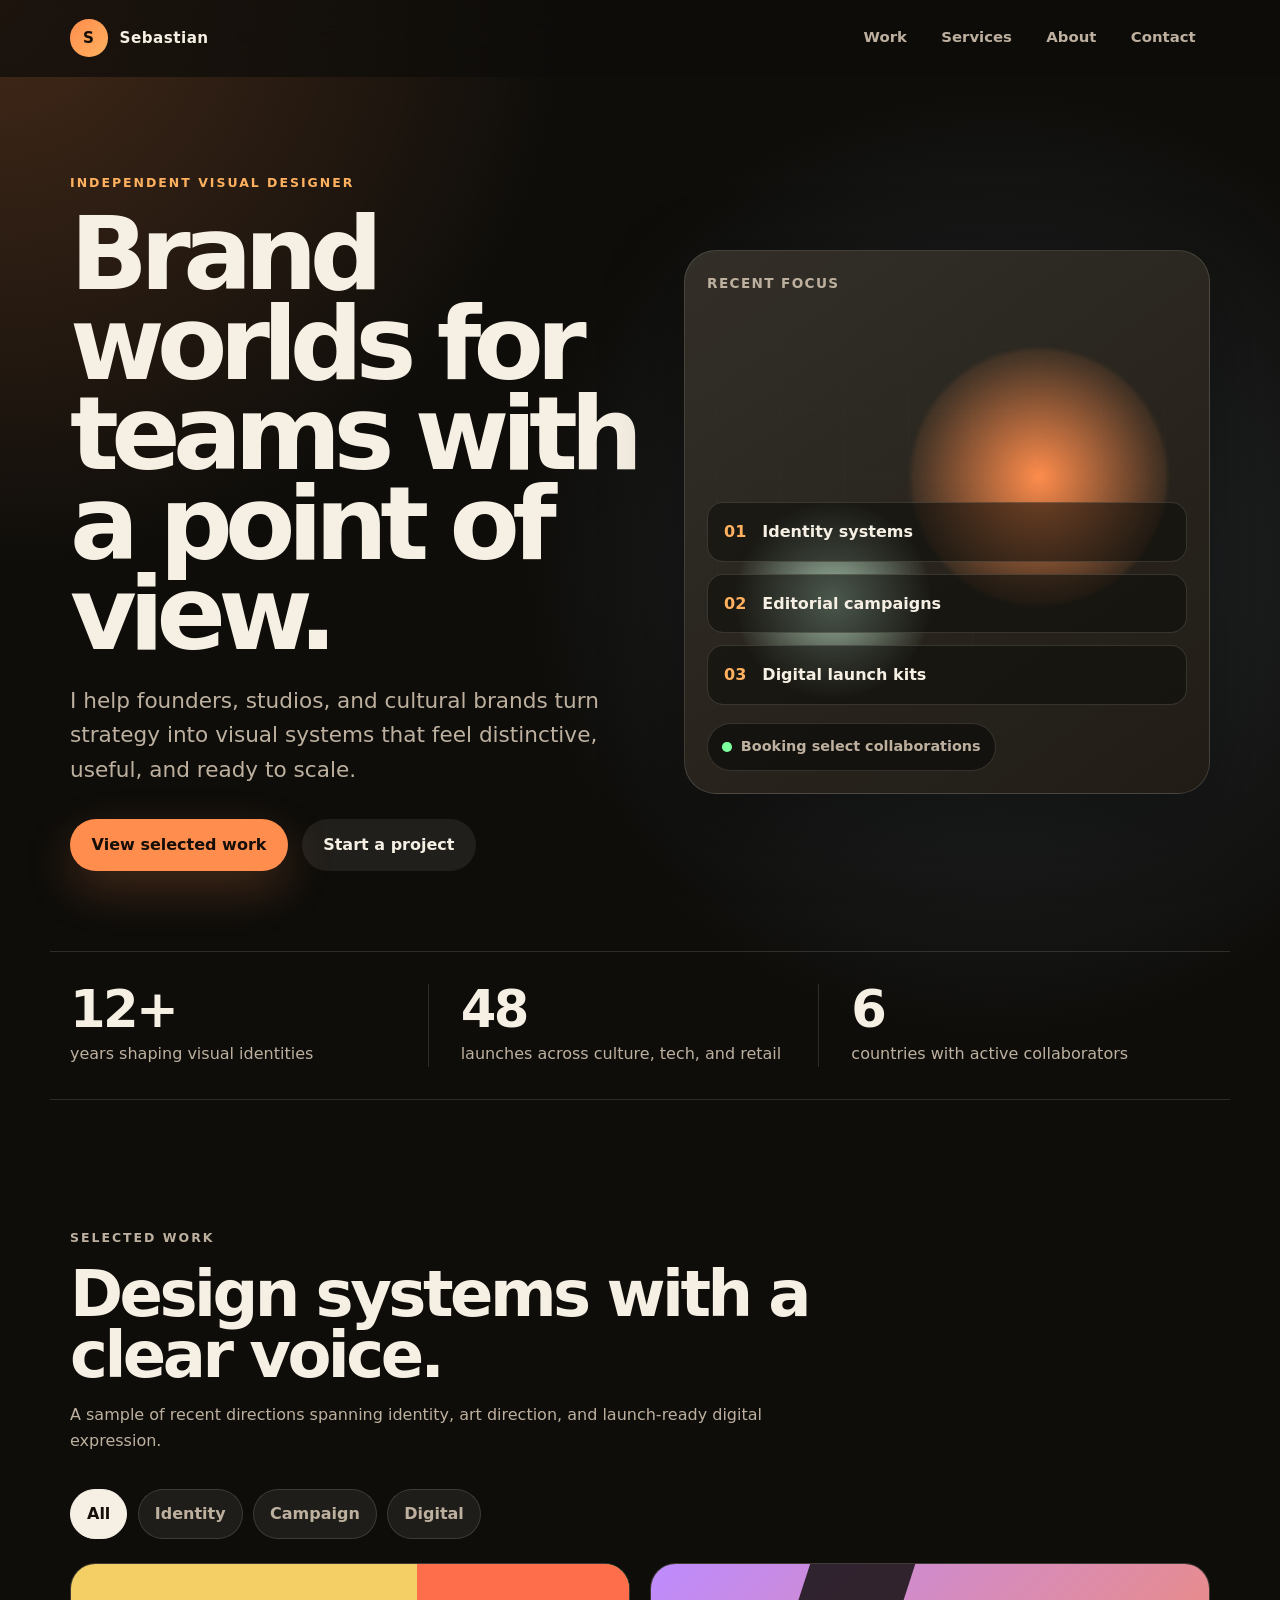
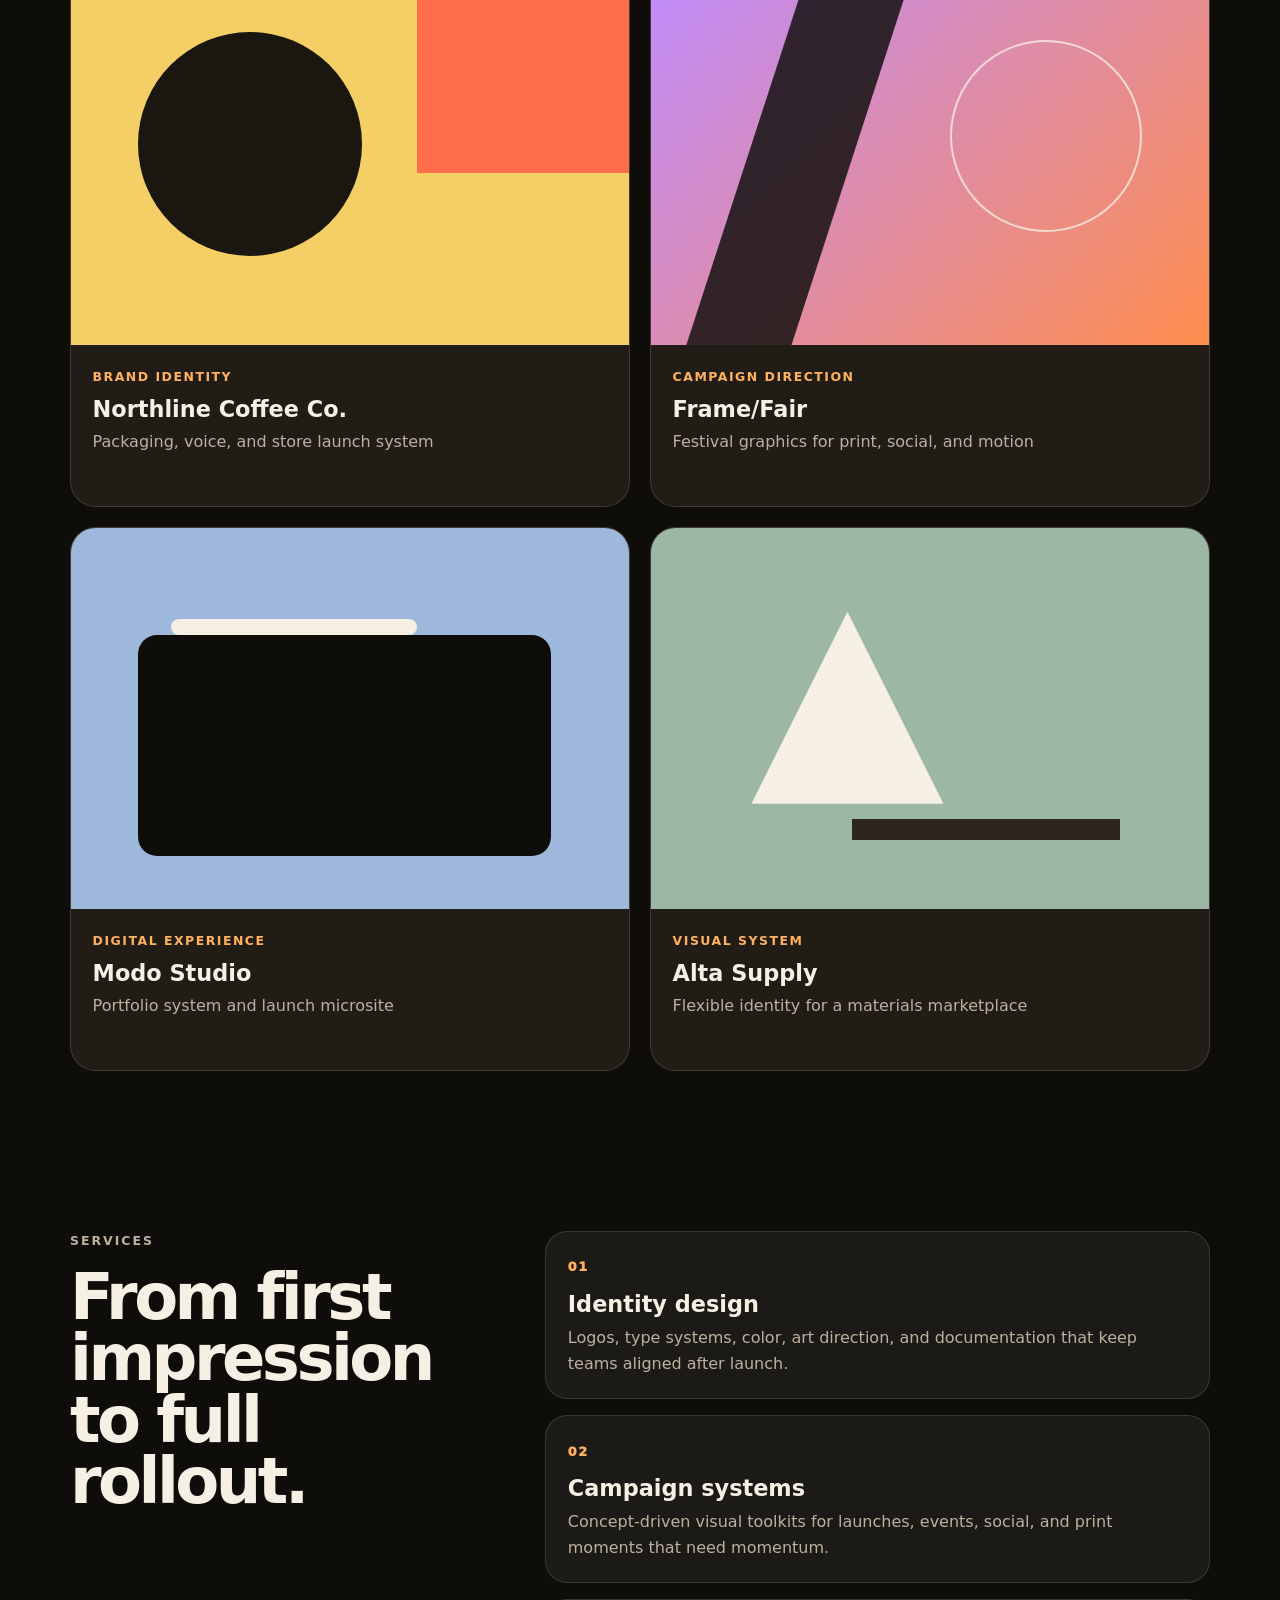
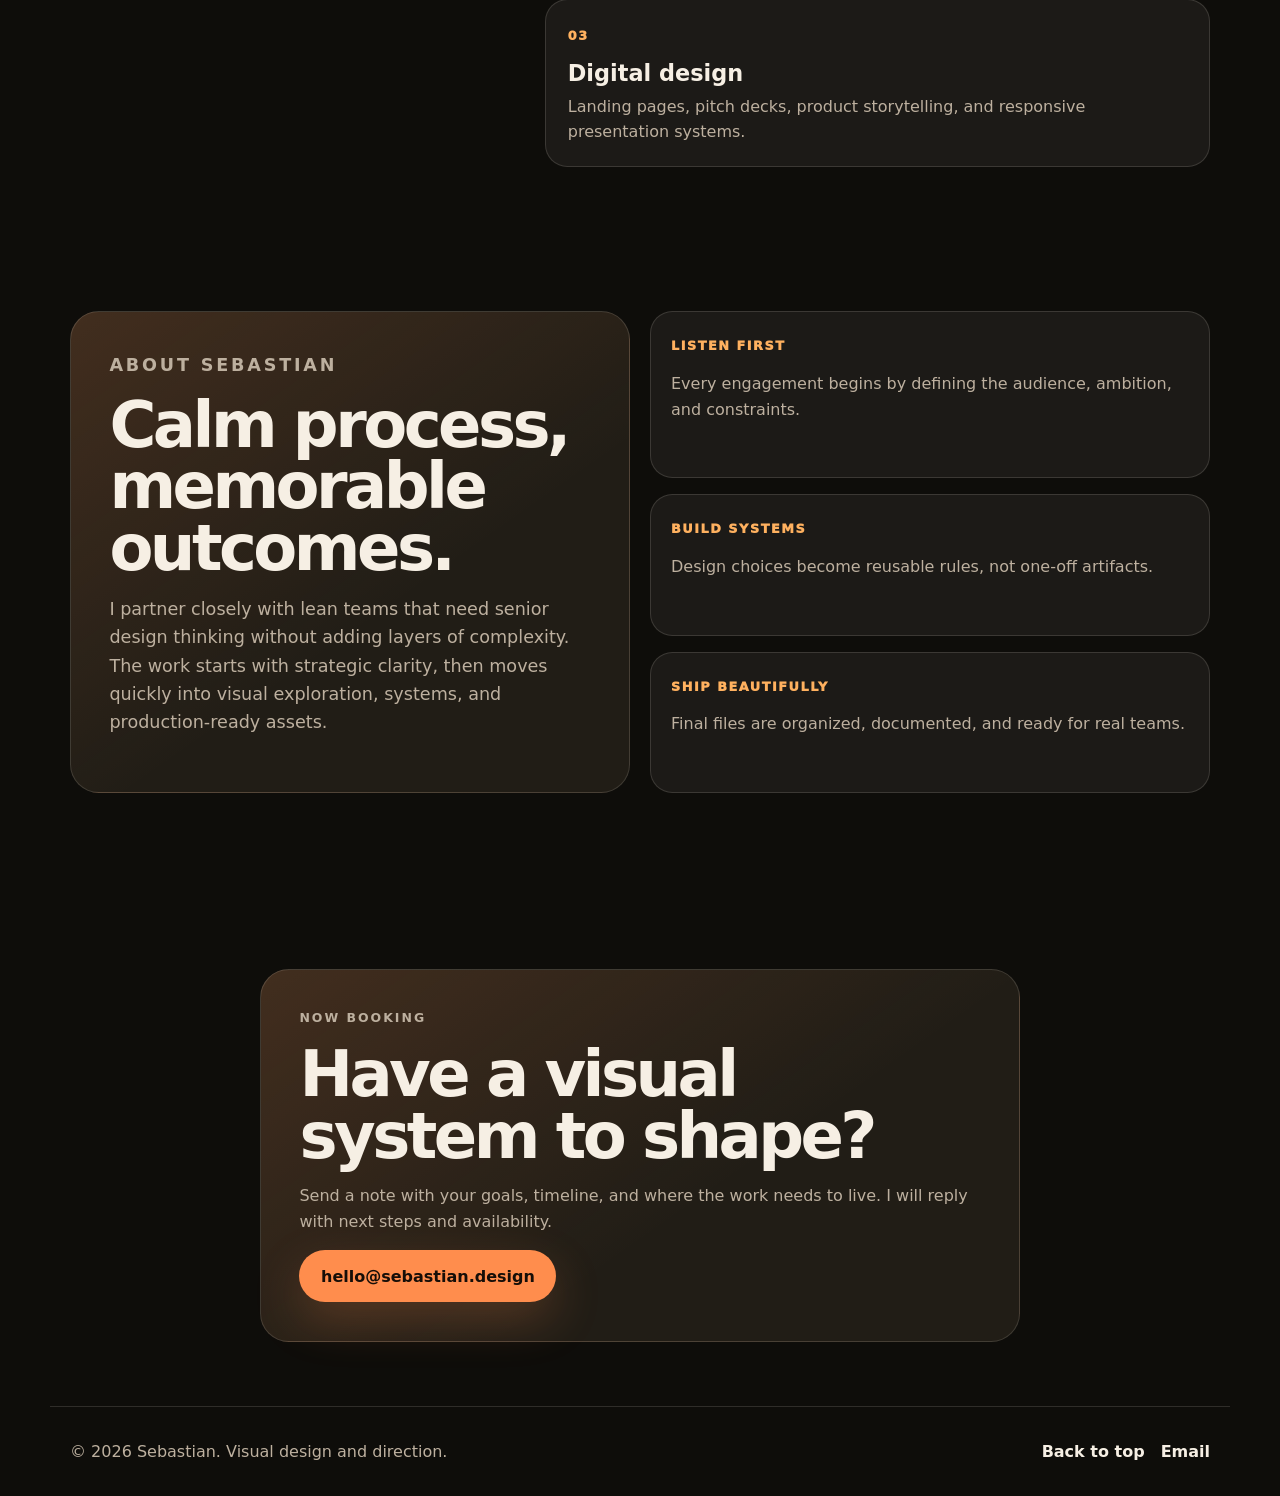
==== index.html @ 1214f9e0 "Build static Sebastian portfolio Co-authored-by: sebxhs <sebxhs@users.noreply.github.com>" ====
<!doctype html>
<html lang="en">
  <head>
    <meta charset="utf-8" />
    <meta name="viewport" content="width=device-width, initial-scale=1" />
    <meta
      name="description"
      content="Sebastian is a visual designer crafting thoughtful identities, campaigns, and digital experiences."
    />
    <title>Sebastian — Visual Designer Portfolio</title>
    <link rel="stylesheet" href="styles.css" />
  </head>
  <body>
    <a class="skip-link" href="#main">Skip to content</a>

    <header class="site-header" data-header>
      <nav class="nav" aria-label="Primary navigation">
        <a class="brand" href="#top" aria-label="Sebastian home">
          <span class="brand-mark" aria-hidden="true">S</span>
          <span>Sebastian</span>
        </a>

        <button
          class="nav-toggle"
          type="button"
          aria-expanded="false"
          aria-controls="primary-menu"
          data-nav-toggle
        >
          <span class="sr-only">Toggle menu</span>
          <span></span>
          <span></span>
        </button>

        <div class="nav-menu" id="primary-menu" data-nav-menu>
          <a href="#work">Work</a>
          <a href="#services">Services</a>
          <a href="#about">About</a>
          <a href="#contact">Contact</a>
        </div>
      </nav>
    </header>

    <main id="main">
      <section class="hero section-grid" id="top" aria-labelledby="hero-title">
        <div class="hero-copy reveal">
          <p class="eyebrow">Independent visual designer</p>
          <h1 id="hero-title">Brand worlds for teams with a point of view.</h1>
          <p class="hero-text">
            I help founders, studios, and cultural brands turn strategy into
            visual systems that feel distinctive, useful, and ready to scale.
          </p>
          <div class="hero-actions">
            <a class="button button-primary" href="#work">View selected work</a>
            <a class="button button-secondary" href="mailto:hello@sebastian.design">
              Start a project
            </a>
          </div>
        </div>

        <div class="hero-card reveal" aria-label="Portfolio highlights">
          <div class="orb orb-one" aria-hidden="true"></div>
          <div class="orb orb-two" aria-hidden="true"></div>
          <p class="hero-card-label">Recent focus</p>
          <ul>
            <li>
              <span>01</span>
              Identity systems
            </li>
            <li>
              <span>02</span>
              Editorial campaigns
            </li>
            <li>
              <span>03</span>
              Digital launch kits
            </li>
          </ul>
          <div class="availability">
            <span></span>
            Booking select collaborations
          </div>
        </div>
      </section>

      <section class="section section-grid stats" aria-label="Portfolio statistics">
        <div class="stat reveal">
          <strong>12+</strong>
          <span>years shaping visual identities</span>
        </div>
        <div class="stat reveal">
          <strong>48</strong>
          <span>launches across culture, tech, and retail</span>
        </div>
        <div class="stat reveal">
          <strong>6</strong>
          <span>countries with active collaborators</span>
        </div>
      </section>

      <section class="section" id="work" aria-labelledby="work-title">
        <div class="section-heading reveal">
          <p class="eyebrow">Selected work</p>
          <h2 id="work-title">Design systems with a clear voice.</h2>
          <p>
            A sample of recent directions spanning identity, art direction, and
            launch-ready digital expression.
          </p>
        </div>

        <div class="filter-bar reveal" aria-label="Filter projects">
          <button class="filter-button is-active" type="button" data-filter="all">
            All
          </button>
          <button class="filter-button" type="button" data-filter="identity">
            Identity
          </button>
          <button class="filter-button" type="button" data-filter="campaign">
            Campaign
          </button>
          <button class="filter-button" type="button" data-filter="digital">
            Digital
          </button>
        </div>

        <div class="project-grid">
          <article class="project-card reveal" data-category="identity">
            <div class="project-art project-art-one" aria-hidden="true">
              <span></span>
              <span></span>
            </div>
            <div class="project-content">
              <p>Brand identity</p>
              <h3>Northline Coffee Co.</h3>
              <span>Packaging, voice, and store launch system</span>
            </div>
          </article>

          <article class="project-card reveal" data-category="campaign">
            <div class="project-art project-art-two" aria-hidden="true">
              <span></span>
              <span></span>
            </div>
            <div class="project-content">
              <p>Campaign direction</p>
              <h3>Frame/Fair</h3>
              <span>Festival graphics for print, social, and motion</span>
            </div>
          </article>

          <article class="project-card reveal" data-category="digital">
            <div class="project-art project-art-three" aria-hidden="true">
              <span></span>
              <span></span>
            </div>
            <div class="project-content">
              <p>Digital experience</p>
              <h3>Modo Studio</h3>
              <span>Portfolio system and launch microsite</span>
            </div>
          </article>

          <article class="project-card reveal" data-category="identity">
            <div class="project-art project-art-four" aria-hidden="true">
              <span></span>
              <span></span>
            </div>
            <div class="project-content">
              <p>Visual system</p>
              <h3>Alta Supply</h3>
              <span>Flexible identity for a materials marketplace</span>
            </div>
          </article>
        </div>
      </section>

      <section class="section section-grid services" id="services" aria-labelledby="services-title">
        <div class="section-heading reveal">
          <p class="eyebrow">Services</p>
          <h2 id="services-title">From first impression to full rollout.</h2>
        </div>

        <div class="service-list">
          <article class="service reveal">
            <span>01</span>
            <h3>Identity design</h3>
            <p>
              Logos, type systems, color, art direction, and documentation that
              keep teams aligned after launch.
            </p>
          </article>
          <article class="service reveal">
            <span>02</span>
            <h3>Campaign systems</h3>
            <p>
              Concept-driven visual toolkits for launches, events, social, and
              print moments that need momentum.
            </p>
          </article>
          <article class="service reveal">
            <span>03</span>
            <h3>Digital design</h3>
            <p>
              Landing pages, pitch decks, product storytelling, and responsive
              presentation systems.
            </p>
          </article>
        </div>
      </section>

      <section class="section about" id="about" aria-labelledby="about-title">
        <div class="about-card reveal">
          <p class="eyebrow">About Sebastian</p>
          <h2 id="about-title">Calm process, memorable outcomes.</h2>
          <p>
            I partner closely with lean teams that need senior design thinking
            without adding layers of complexity. The work starts with strategic
            clarity, then moves quickly into visual exploration, systems, and
            production-ready assets.
          </p>
        </div>
        <div class="principles">
          <div class="principle reveal">
            <span>Listen first</span>
            <p>Every engagement begins by defining the audience, ambition, and constraints.</p>
          </div>
          <div class="principle reveal">
            <span>Build systems</span>
            <p>Design choices become reusable rules, not one-off artifacts.</p>
          </div>
          <div class="principle reveal">
            <span>Ship beautifully</span>
            <p>Final files are organized, documented, and ready for real teams.</p>
          </div>
        </div>
      </section>

      <section class="section contact" id="contact" aria-labelledby="contact-title">
        <div class="contact-panel reveal">
          <p class="eyebrow">Now booking</p>
          <h2 id="contact-title">Have a visual system to shape?</h2>
          <p>
            Send a note with your goals, timeline, and where the work needs to
            live. I will reply with next steps and availability.
          </p>
          <a class="button button-primary" href="mailto:hello@sebastian.design">
            hello@sebastian.design
          </a>
        </div>
      </section>
    </main>

    <footer class="site-footer">
      <p>&copy; <span data-year></span> Sebastian. Visual design and direction.</p>
      <div>
        <a href="#top">Back to top</a>
        <a href="mailto:hello@sebastian.design">Email</a>
      </div>
    </footer>

    <script src="script.js"></script>
  </body>
</html>
---- styles.css ----
:root {
  --bg: #0e0d0a;
  --bg-soft: #17140f;
  --card: #211d16;
  --card-strong: #2d261d;
  --text: #f6efe4;
  --muted: #bdb09f;
  --line: rgba(246, 239, 228, 0.14);
  --accent: #ff8d4d;
  --accent-strong: #ffb15f;
  --sage: #9cb8a4;
  --sky: #9db8da;
  --shadow: 0 24px 80px rgba(0, 0, 0, 0.35);
  color-scheme: dark;
}

* {
  box-sizing: border-box;
}

html {
  scroll-behavior: smooth;
}

body {
  margin: 0;
  background:
    radial-gradient(circle at top left, rgba(255, 141, 77, 0.22), transparent 36rem),
    radial-gradient(circle at 78% 12%, rgba(157, 184, 218, 0.18), transparent 30rem),
    var(--bg);
  color: var(--text);
  font-family:
    Inter, ui-sans-serif, system-ui, -apple-system, BlinkMacSystemFont, "Segoe UI",
    sans-serif;
  line-height: 1.6;
}

body.menu-open {
  overflow: hidden;
}

img,
svg {
  max-width: 100%;
}

a {
  color: inherit;
  text-decoration: none;
}

button {
  font: inherit;
}

.skip-link {
  background: var(--accent);
  border-radius: 999px;
  color: #160e08;
  font-weight: 800;
  left: 1rem;
  padding: 0.75rem 1rem;
  position: fixed;
  top: 1rem;
  transform: translateY(-150%);
  transition: transform 180ms ease;
  z-index: 100;
}

.skip-link:focus {
  transform: translateY(0);
}

.sr-only {
  border: 0;
  clip: rect(0, 0, 0, 0);
  height: 1px;
  margin: -1px;
  overflow: hidden;
  padding: 0;
  position: absolute;
  white-space: nowrap;
  width: 1px;
}

.site-header {
  backdrop-filter: blur(22px);
  background: rgba(14, 13, 10, 0.72);
  border-bottom: 1px solid transparent;
  left: 0;
  position: sticky;
  right: 0;
  top: 0;
  transition:
    border-color 180ms ease,
    background 180ms ease;
  z-index: 20;
}

.site-header.is-scrolled {
  background: rgba(14, 13, 10, 0.9);
  border-color: var(--line);
}

.nav,
.section,
.section-grid,
.site-footer {
  margin: 0 auto;
  max-width: 1180px;
  padding-left: 1.25rem;
  padding-right: 1.25rem;
}

.nav {
  align-items: center;
  display: flex;
  justify-content: space-between;
  min-height: 76px;
}

.brand {
  align-items: center;
  display: inline-flex;
  font-size: 0.95rem;
  font-weight: 800;
  gap: 0.75rem;
  letter-spacing: 0.03em;
}

.brand-mark {
  align-items: center;
  background: linear-gradient(135deg, var(--accent), var(--accent-strong));
  border-radius: 50%;
  color: #160e08;
  display: inline-flex;
  height: 2.35rem;
  justify-content: center;
  width: 2.35rem;
}

.nav-menu {
  align-items: center;
  display: flex;
  gap: 0.35rem;
}

.nav-menu a {
  border-radius: 999px;
  color: var(--muted);
  font-size: 0.93rem;
  font-weight: 700;
  padding: 0.65rem 0.9rem;
  transition:
    background 180ms ease,
    color 180ms ease;
}

.nav-menu a:hover,
.nav-menu a:focus-visible {
  background: rgba(246, 239, 228, 0.08);
  color: var(--text);
}

.nav-toggle {
  background: transparent;
  border: 0;
  cursor: pointer;
  display: none;
  flex-direction: column;
  gap: 0.35rem;
  padding: 0.75rem;
}

.nav-toggle span:not(.sr-only) {
  background: var(--text);
  border-radius: 999px;
  display: block;
  height: 2px;
  transition:
    transform 180ms ease,
    opacity 180ms ease;
  width: 1.5rem;
}

.nav-toggle[aria-expanded="true"] span:nth-child(2) {
  transform: translateY(4px) rotate(45deg);
}

.nav-toggle[aria-expanded="true"] span:nth-child(3) {
  transform: translateY(-4px) rotate(-45deg);
}

.hero {
  align-items: center;
  display: grid;
  gap: 4rem;
  grid-template-columns: minmax(0, 1.05fr) minmax(18rem, 0.95fr);
  min-height: calc(100vh - 76px);
  padding-bottom: 5rem;
  padding-top: 6rem;
}

.eyebrow {
  color: var(--accent-strong);
  font-size: 0.78rem;
  font-weight: 900;
  letter-spacing: 0.16em;
  margin: 0 0 1rem;
  text-transform: uppercase;
}

h1,
h2,
h3,
p {
  margin-top: 0;
}

h1 {
  font-size: clamp(3.7rem, 8vw, 7.8rem);
  letter-spacing: -0.075em;
  line-height: 0.88;
  margin-bottom: 1.5rem;
  max-width: 10ch;
}

h2 {
  font-size: clamp(2.35rem, 5vw, 4.8rem);
  letter-spacing: -0.055em;
  line-height: 0.96;
  margin-bottom: 1rem;
}

h3 {
  font-size: 1.4rem;
  line-height: 1.08;
}

.hero-text {
  color: var(--muted);
  font-size: clamp(1.05rem, 2vw, 1.35rem);
  max-width: 38rem;
}

.hero-actions {
  display: flex;
  flex-wrap: wrap;
  gap: 0.85rem;
  margin-top: 2rem;
}

.button {
  align-items: center;
  border-radius: 999px;
  display: inline-flex;
  font-weight: 900;
  justify-content: center;
  min-height: 3.25rem;
  padding: 0 1.35rem;
  transition:
    transform 180ms ease,
    box-shadow 180ms ease,
    background 180ms ease;
}

.button:hover,
.button:focus-visible {
  transform: translateY(-2px);
}

.button-primary {
  background: var(--accent);
  box-shadow: 0 18px 48px rgba(255, 141, 77, 0.22);
  color: #160e08;
}

.button-primary:hover,
.button-primary:focus-visible {
  box-shadow: 0 22px 54px rgba(255, 141, 77, 0.32);
}

.button-secondary {
  background: rgba(246, 239, 228, 0.08);
  color: var(--text);
}

.hero-card {
  background:
    linear-gradient(145deg, rgba(255, 255, 255, 0.08), transparent),
    var(--card);
  border: 1px solid var(--line);
  border-radius: 2rem;
  box-shadow: var(--shadow);
  min-height: 34rem;
  overflow: hidden;
  padding: 1.4rem;
  position: relative;
}

.hero-card::after {
  background:
    linear-gradient(90deg, transparent 49%, rgba(246, 239, 228, 0.1) 50%, transparent 51%),
    linear-gradient(0deg, transparent 49%, rgba(246, 239, 228, 0.08) 50%, transparent 51%);
  background-size: 4rem 4rem;
  content: "";
  inset: 0;
  mask-image: linear-gradient(to bottom, transparent, black 28%, black 72%, transparent);
  opacity: 0.45;
  position: absolute;
}

.hero-card-label,
.hero-card ul,
.availability {
  position: relative;
  z-index: 1;
}

.hero-card-label {
  color: var(--muted);
  font-size: 0.85rem;
  font-weight: 800;
  letter-spacing: 0.1em;
  text-transform: uppercase;
}

.hero-card ul {
  bottom: 5.5rem;
  display: grid;
  gap: 0.75rem;
  left: 1.4rem;
  list-style: none;
  margin: 0;
  padding: 0;
  position: absolute;
  right: 1.4rem;
}

.hero-card li {
  align-items: center;
  background: rgba(14, 13, 10, 0.56);
  border: 1px solid var(--line);
  border-radius: 1rem;
  display: flex;
  font-weight: 900;
  gap: 1rem;
  padding: 1rem;
}

.hero-card li span {
  color: var(--accent-strong);
}

.availability {
  align-items: center;
  background: rgba(14, 13, 10, 0.72);
  border: 1px solid var(--line);
  border-radius: 999px;
  bottom: 1.4rem;
  color: var(--muted);
  display: inline-flex;
  font-size: 0.9rem;
  font-weight: 800;
  gap: 0.55rem;
  left: 1.4rem;
  padding: 0.7rem 0.9rem;
  position: absolute;
}

.availability span {
  animation: pulse 1.8s ease-in-out infinite;
  background: #7cff9f;
  border-radius: 50%;
  display: inline-block;
  height: 0.6rem;
  width: 0.6rem;
}

.orb {
  border-radius: 999px;
  filter: blur(2px);
  position: absolute;
}

.orb-one {
  background: radial-gradient(circle, var(--accent), rgba(255, 141, 77, 0.12) 68%);
  height: 16rem;
  right: 8%;
  top: 18%;
  width: 16rem;
}

.orb-two {
  background: radial-gradient(circle, var(--sage), rgba(156, 184, 164, 0.08) 68%);
  bottom: 18%;
  height: 12rem;
  left: 10%;
  width: 12rem;
}

.section {
  padding-bottom: 7rem;
  padding-top: 2rem;
}

.section-grid {
  display: grid;
  gap: 2rem;
}

.stats {
  border-bottom: 1px solid var(--line);
  border-top: 1px solid var(--line);
  grid-template-columns: repeat(3, 1fr);
  margin-bottom: 6rem;
  padding-bottom: 2rem;
  padding-top: 2rem;
}

.stat {
  border-right: 1px solid var(--line);
  display: grid;
  gap: 0.35rem;
  padding-right: 1.5rem;
}

.stat:last-child {
  border-right: 0;
}

.stat strong {
  font-size: clamp(2rem, 4vw, 3.6rem);
  letter-spacing: -0.05em;
  line-height: 1;
}

.stat span,
.section-heading p,
.service p,
.about-card p,
.principle p,
.contact-panel p,
.project-content span,
.site-footer {
  color: var(--muted);
}

.section-heading {
  margin-bottom: 2.2rem;
  max-width: 48rem;
}

.filter-bar {
  display: flex;
  flex-wrap: wrap;
  gap: 0.65rem;
  margin-bottom: 1.5rem;
}

.filter-button {
  background: rgba(246, 239, 228, 0.07);
  border: 1px solid var(--line);
  border-radius: 999px;
  color: var(--muted);
  cursor: pointer;
  font-weight: 850;
  padding: 0.7rem 1rem;
  transition:
    background 180ms ease,
    color 180ms ease,
    border-color 180ms ease;
}

.filter-button:hover,
.filter-button:focus-visible,
.filter-button.is-active {
  background: var(--text);
  border-color: var(--text);
  color: #160e08;
}

.project-grid {
  display: grid;
  gap: 1.25rem;
  grid-template-columns: repeat(2, minmax(0, 1fr));
}

.project-card {
  background: var(--card);
  border: 1px solid var(--line);
  border-radius: 1.6rem;
  display: grid;
  min-height: 34rem;
  overflow: hidden;
  transition:
    opacity 180ms ease,
    transform 180ms ease;
}

.project-card.is-hidden {
  display: none;
}

.project-card:hover {
  transform: translateY(-4px);
}

.project-art {
  min-height: 22rem;
  overflow: hidden;
  position: relative;
}

.project-art span {
  position: absolute;
}

.project-art-one {
  background: #f4cf66;
}

.project-art-one span:first-child {
  background: #1a1610;
  border-radius: 999px;
  height: 14rem;
  left: 12%;
  top: 18%;
  width: 14rem;
}

.project-art-one span:last-child {
  background: #ff6e4a;
  height: 55%;
  right: 0;
  top: 0;
  width: 38%;
}

.project-art-two {
  background: linear-gradient(135deg, #be8bff, #ff8d4d);
}

.project-art-two span:first-child {
  background: rgba(14, 13, 10, 0.82);
  height: 150%;
  left: 18%;
  top: -25%;
  transform: rotate(18deg);
  width: 18%;
}

.project-art-two span:last-child {
  border: 2px solid rgba(246, 239, 228, 0.78);
  border-radius: 50%;
  height: 12rem;
  right: 12%;
  top: 20%;
  width: 12rem;
}

.project-art-three {
  background: #9db8da;
}

.project-art-three span:first-child {
  background: #0e0d0a;
  border-radius: 1.2rem;
  bottom: 14%;
  height: 58%;
  left: 12%;
  width: 74%;
}

.project-art-three span:last-child {
  background: #f6efe4;
  border-radius: 999px;
  height: 1rem;
  left: 18%;
  top: 24%;
  width: 44%;
}

.project-art-four {
  background: #9cb8a4;
}

.project-art-four span:first-child {
  background: #f6efe4;
  clip-path: polygon(50% 0, 100% 100%, 0 100%);
  height: 12rem;
  left: 18%;
  top: 22%;
  width: 12rem;
}

.project-art-four span:last-child {
  background: #2d261d;
  bottom: 18%;
  height: 1.35rem;
  right: 16%;
  width: 48%;
}

.project-content {
  padding: 1.35rem;
}

.project-content p {
  color: var(--accent-strong);
  font-size: 0.78rem;
  font-weight: 900;
  letter-spacing: 0.12em;
  margin-bottom: 0.65rem;
  text-transform: uppercase;
}

.project-content h3 {
  margin-bottom: 0.5rem;
}

.services {
  align-items: start;
  grid-template-columns: 0.8fr 1.2fr;
  padding-top: 3rem;
}

.service-list {
  display: grid;
  gap: 1rem;
}

.service {
  background: rgba(246, 239, 228, 0.06);
  border: 1px solid var(--line);
  border-radius: 1.4rem;
  padding: 1.35rem;
}

.service span,
.principle span {
  color: var(--accent-strong);
  display: inline-block;
  font-size: 0.8rem;
  font-weight: 950;
  letter-spacing: 0.12em;
  margin-bottom: 0.9rem;
  text-transform: uppercase;
}

.service h3 {
  margin-bottom: 0.55rem;
}

.service p,
.principle p {
  margin-bottom: 0;
}

.about {
  display: grid;
  gap: 1.25rem;
  grid-template-columns: 1fr 1fr;
}

.about-card,
.contact-panel {
  background:
    linear-gradient(145deg, rgba(255, 141, 77, 0.15), transparent 60%),
    var(--card);
  border: 1px solid var(--line);
  border-radius: 1.8rem;
  padding: clamp(1.35rem, 4vw, 2.4rem);
}

.about-card p {
  font-size: 1.1rem;
}

.principles {
  display: grid;
  gap: 1rem;
}

.principle {
  background: rgba(246, 239, 228, 0.06);
  border: 1px solid var(--line);
  border-radius: 1.4rem;
  padding: 1.25rem;
}

.contact {
  padding-bottom: 4rem;
  padding-top: 4rem;
}

.contact-panel {
  align-items: center;
  display: grid;
  justify-items: start;
  margin: 0 auto;
  max-width: 760px;
  text-align: left;
}

.site-footer {
  align-items: center;
  border-top: 1px solid var(--line);
  display: flex;
  gap: 1rem;
  justify-content: space-between;
  padding-bottom: 2rem;
  padding-top: 2rem;
}

.site-footer p {
  margin: 0;
}

.site-footer div {
  display: flex;
  gap: 1rem;
}

.site-footer a {
  color: var(--text);
  font-weight: 800;
}

.reveal {
  opacity: 0;
  transform: translateY(18px);
  transition:
    opacity 520ms ease,
    transform 520ms ease;
}

.reveal.is-visible {
  opacity: 1;
  transform: translateY(0);
}

@keyframes pulse {
  0%,
  100% {
    box-shadow: 0 0 0 0 rgba(124, 255, 159, 0.55);
  }

  50% {
    box-shadow: 0 0 0 8px rgba(124, 255, 159, 0);
  }
}

@media (prefers-reduced-motion: reduce) {
  *,
  *::before,
  *::after {
    animation-duration: 0.01ms !important;
    animation-iteration-count: 1 !important;
    scroll-behavior: auto !important;
    transition-duration: 0.01ms !important;
  }

  .reveal {
    opacity: 1;
    transform: none;
  }
}

@media (max-width: 900px) {
  .hero,
  .services,
  .about {
    grid-template-columns: 1fr;
  }

  .hero {
    min-height: auto;
    padding-top: 4rem;
  }

  .hero-card {
    min-height: 30rem;
  }

  .stats {
    grid-template-columns: 1fr;
  }

  .stat {
    border-bottom: 1px solid var(--line);
    border-right: 0;
    padding-bottom: 1.3rem;
    padding-right: 0;
  }

  .stat:last-child {
    border-bottom: 0;
  }
}

@media (max-width: 720px) {
  .nav-toggle {
    display: flex;
  }

  .nav-menu {
    background: rgba(14, 13, 10, 0.96);
    border-bottom: 1px solid var(--line);
    display: grid;
    gap: 0.15rem;
    left: 0;
    opacity: 0;
    padding: 0.75rem 1.25rem 1.25rem;
    pointer-events: none;
    position: absolute;
    right: 0;
    top: 76px;
    transform: translateY(-0.75rem);
    transition:
      opacity 180ms ease,
      transform 180ms ease;
  }

  .nav-menu.is-open {
    opacity: 1;
    pointer-events: auto;
    transform: translateY(0);
  }

  .nav-menu a {
    border: 1px solid var(--line);
    padding: 0.9rem 1rem;
  }

  .project-grid {
    grid-template-columns: 1fr;
  }

  .project-card {
    min-height: 29rem;
  }

  .project-art {
    min-height: 18rem;
  }

  .site-footer {
    align-items: flex-start;
    flex-direction: column;
  }
}

@media (max-width: 480px) {
  .nav,
  .section,
  .section-grid,
  .site-footer {
    padding-left: 1rem;
    padding-right: 1rem;
  }

  h1 {
    font-size: clamp(3.1rem, 18vw, 4.5rem);
  }

  .hero-actions,
  .button {
    width: 100%;
  }

  .filter-button {
    flex: 1 1 auto;
  }
}
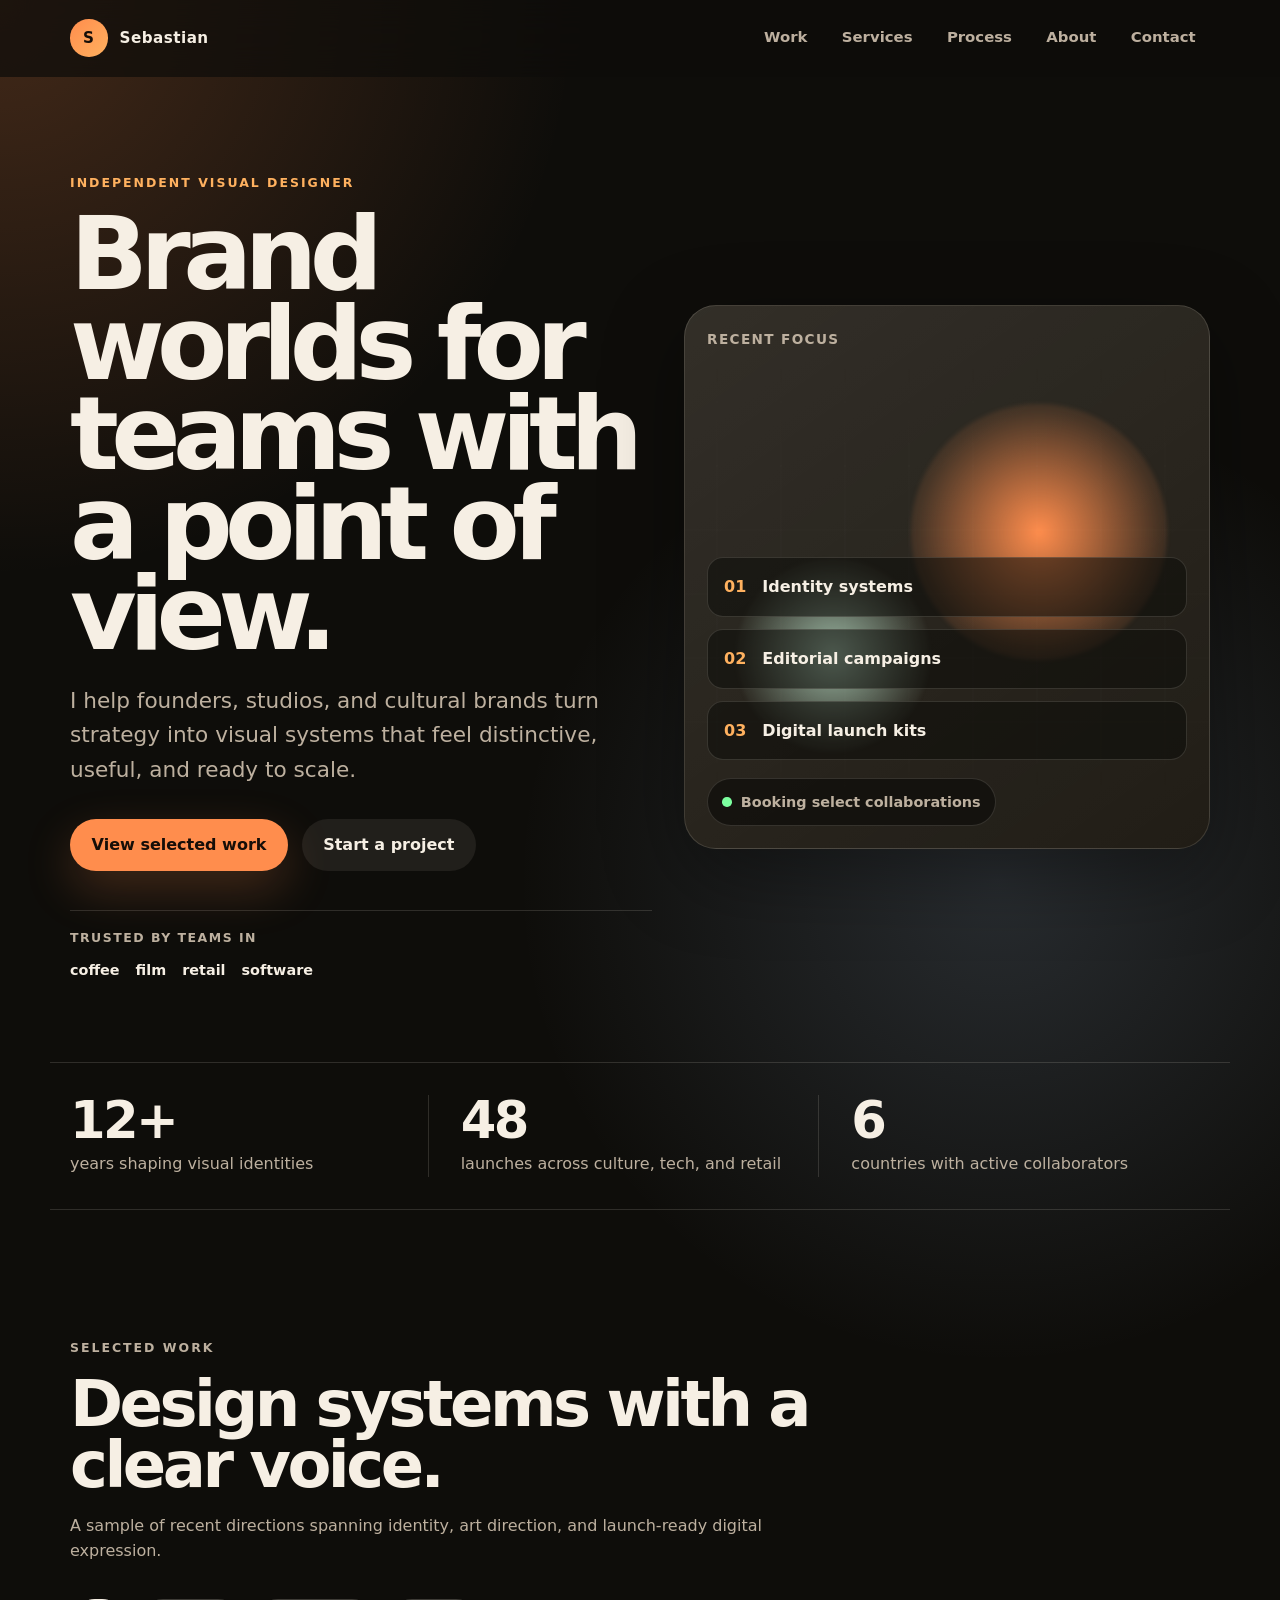
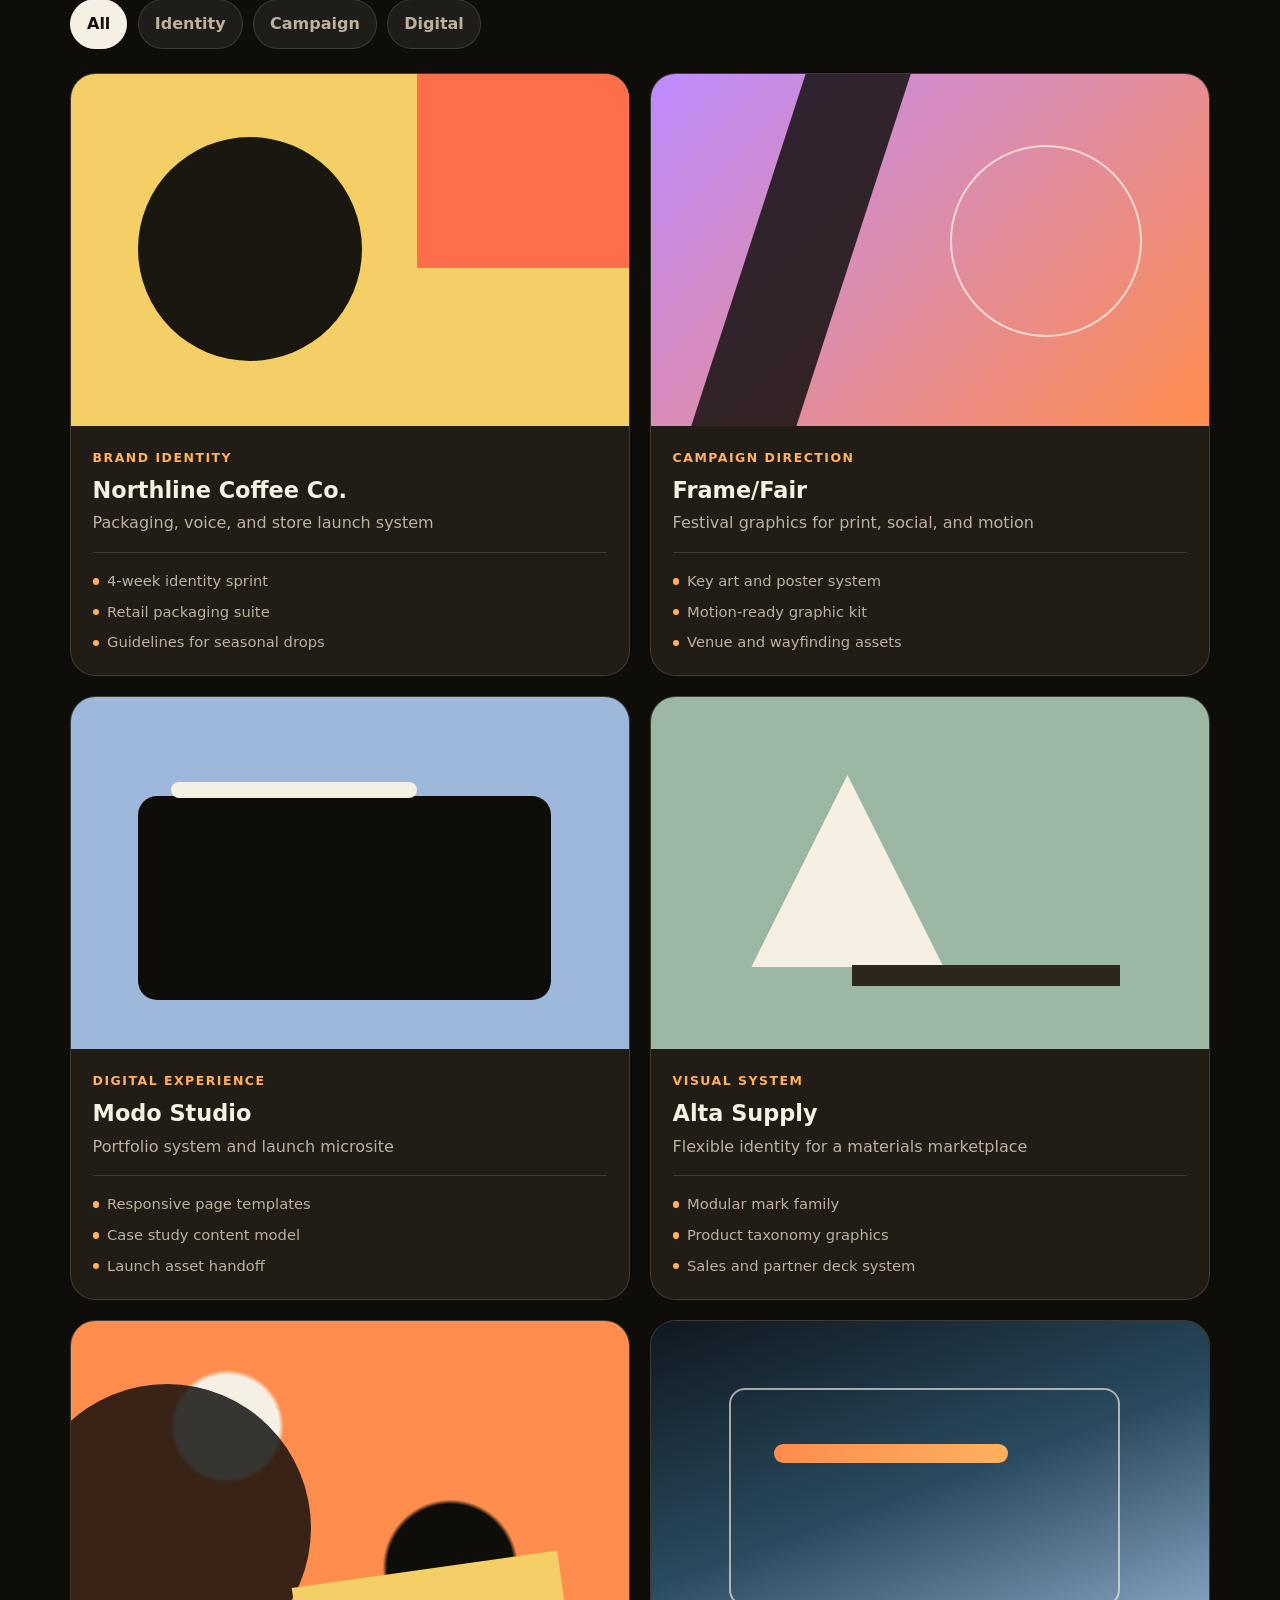
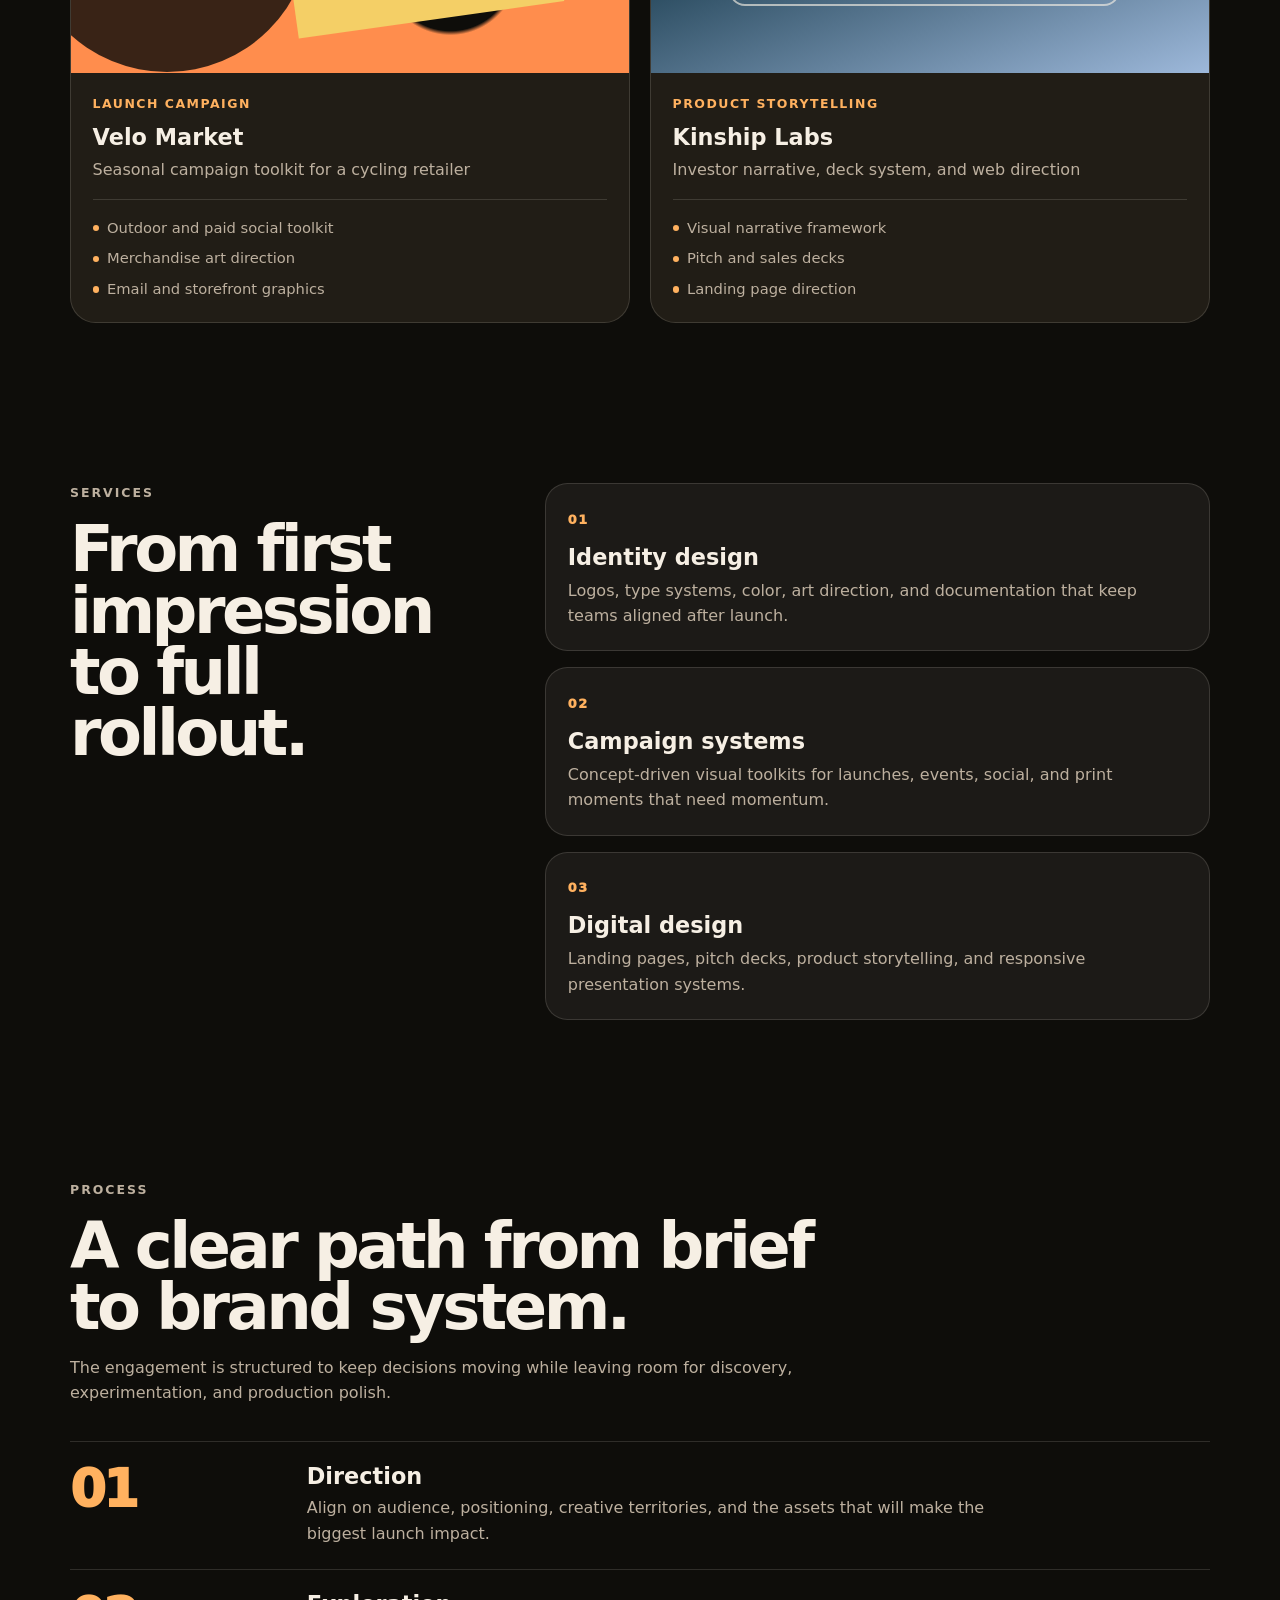
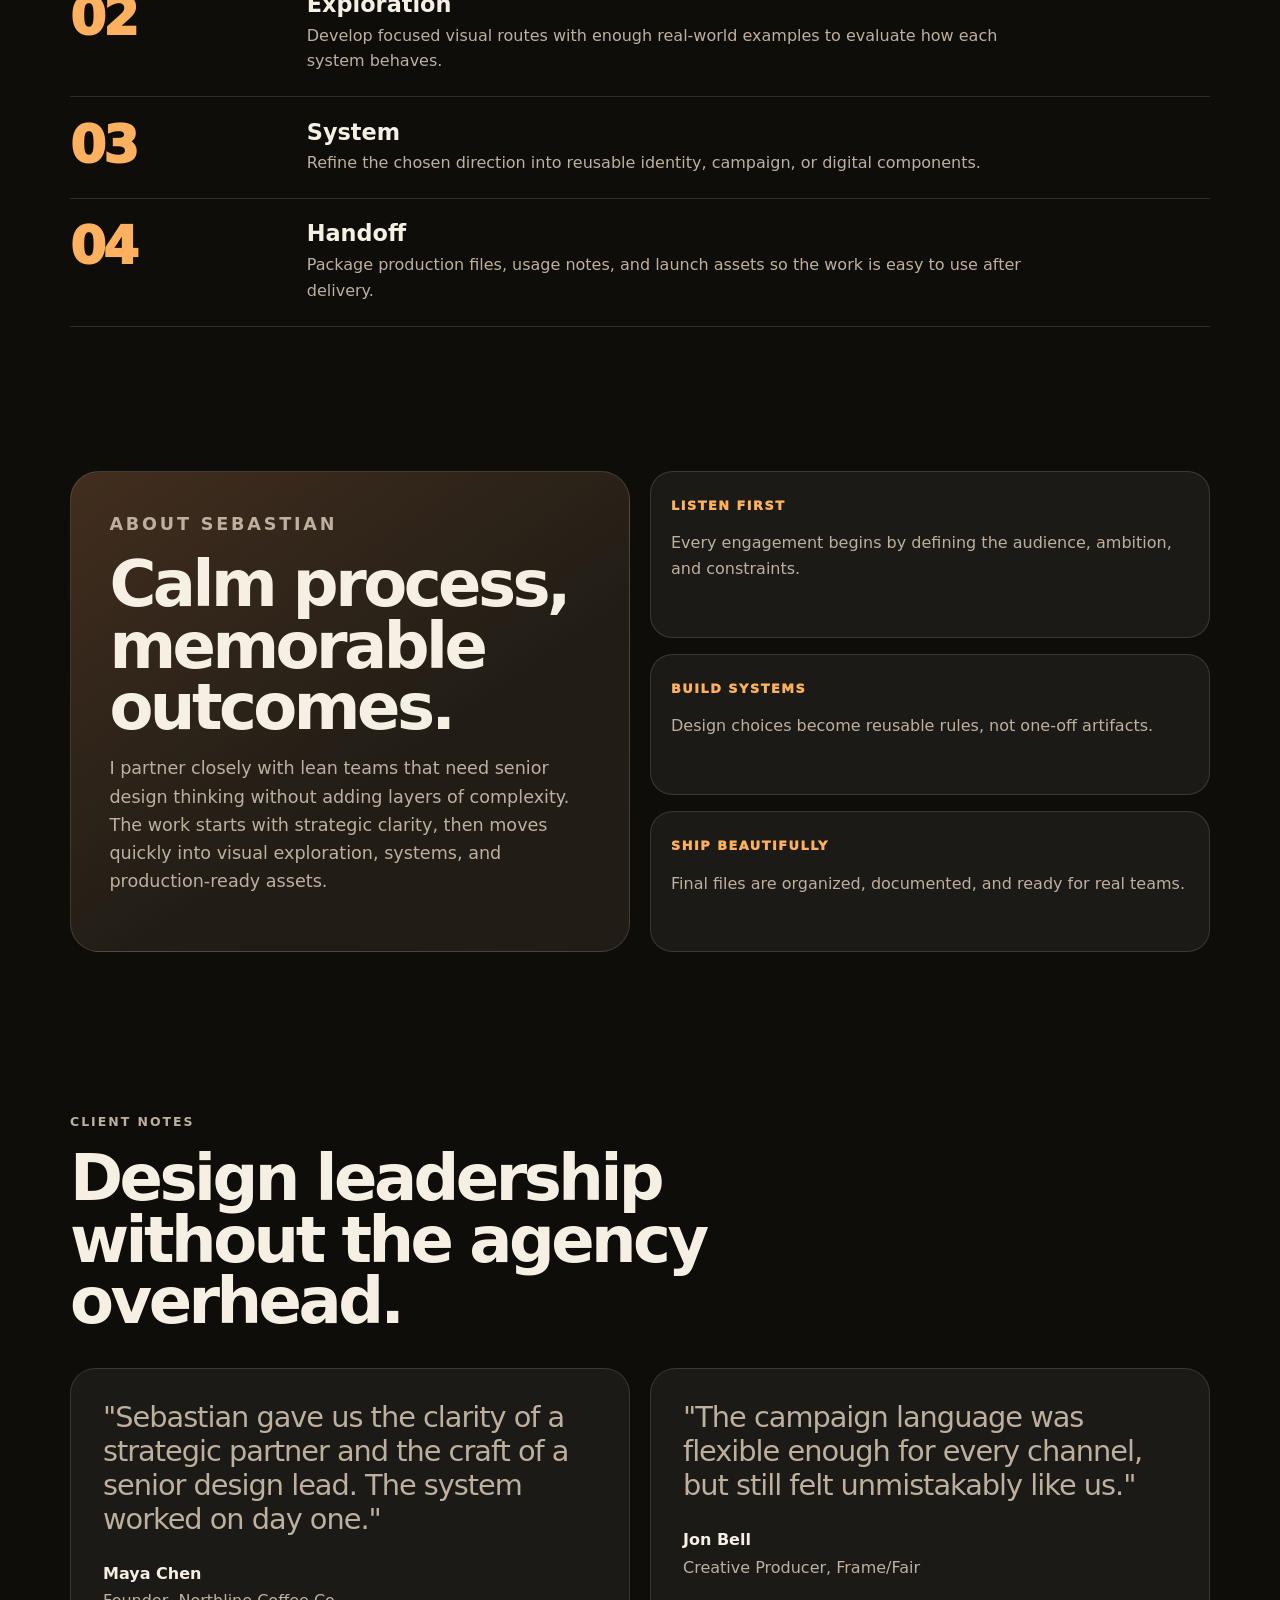
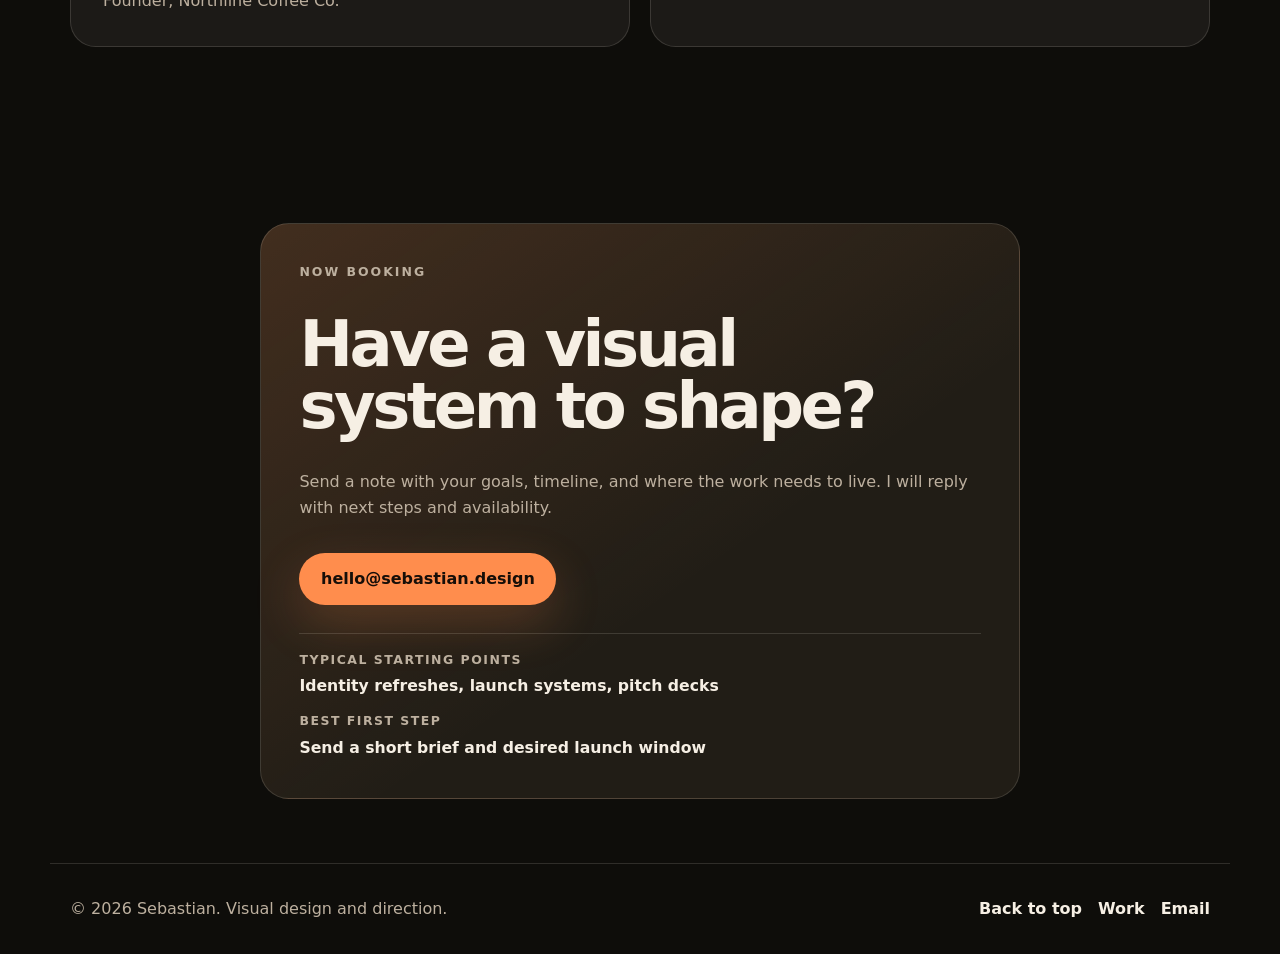
==== commit a4673157: "Polish portfolio content and interactions Co-authored-by: sebxhs <sebxhs@users.noreply.github.com>" ====
--- a/index.html
+++ b/index.html
@@ -7,7 +7,17 @@
       name="description"
       content="Sebastian is a visual designer crafting thoughtful identities, campaigns, and digital experiences."
     />
+    <meta name="theme-color" content="#0e0d0a" />
+    <meta property="og:title" content="Sebastian — Visual Designer Portfolio" />
+    <meta
+      property="og:description"
+      content="Identity systems, campaigns, and digital launch kits for teams with a point of view."
+    />
     <title>Sebastian — Visual Designer Portfolio</title>
+    <link
+      rel="icon"
+      href="data:image/svg+xml,%3Csvg xmlns='http://www.w3.org/2000/svg' viewBox='0 0 64 64'%3E%3Crect width='64' height='64' rx='18' fill='%23ff8d4d'/%3E%3Cpath d='M21 43c3.6 3.2 8.1 4.8 13.4 4.8 6.8 0 11.1-3.1 11.1-8.1 0-4.7-3-7.1-9.7-8.8l-4.6-1.2c-3.1-.8-4.5-1.7-4.5-3.4 0-1.9 1.8-3.1 4.8-3.1 3.3 0 6.2 1.1 9.2 3.4l3.5-6.3c-3.4-2.7-7.6-4.1-12.6-4.1-6.9 0-11.4 3.7-11.4 9.1 0 4.5 3 7 9.2 8.6l4.8 1.2c3.4.9 4.8 1.8 4.8 3.6 0 1.9-1.8 2.9-5 2.9-3.6 0-6.8-1.2-9.8-3.8L21 43Z' fill='%23160e08'/%3E%3C/svg%3E"
+    />
     <link rel="stylesheet" href="styles.css" />
   </head>
   <body>
@@ -35,6 +45,7 @@
         <div class="nav-menu" id="primary-menu" data-nav-menu>
           <a href="#work">Work</a>
           <a href="#services">Services</a>
+          <a href="#process">Process</a>
           <a href="#about">About</a>
           <a href="#contact">Contact</a>
         </div>
@@ -55,6 +66,13 @@
             <a class="button button-secondary" href="mailto:hello@sebastian.design">
               Start a project
             </a>
+          </div>
+          <div class="client-strip" aria-label="Representative collaborators">
+            <span>Trusted by teams in</span>
+            <strong>coffee</strong>
+            <strong>film</strong>
+            <strong>retail</strong>
+            <strong>software</strong>
           </div>
         </div>
 
@@ -109,16 +127,36 @@
         </div>
 
         <div class="filter-bar reveal" aria-label="Filter projects">
-          <button class="filter-button is-active" type="button" data-filter="all">
+          <button
+            class="filter-button is-active"
+            type="button"
+            data-filter="all"
+            aria-pressed="true"
+          >
             All
           </button>
-          <button class="filter-button" type="button" data-filter="identity">
+          <button
+            class="filter-button"
+            type="button"
+            data-filter="identity"
+            aria-pressed="false"
+          >
             Identity
           </button>
-          <button class="filter-button" type="button" data-filter="campaign">
+          <button
+            class="filter-button"
+            type="button"
+            data-filter="campaign"
+            aria-pressed="false"
+          >
             Campaign
           </button>
-          <button class="filter-button" type="button" data-filter="digital">
+          <button
+            class="filter-button"
+            type="button"
+            data-filter="digital"
+            aria-pressed="false"
+          >
             Digital
           </button>
         </div>
@@ -133,6 +171,11 @@
               <p>Brand identity</p>
               <h3>Northline Coffee Co.</h3>
               <span>Packaging, voice, and store launch system</span>
+              <ul class="project-meta">
+                <li>4-week identity sprint</li>
+                <li>Retail packaging suite</li>
+                <li>Guidelines for seasonal drops</li>
+              </ul>
             </div>
           </article>
 
@@ -145,6 +188,11 @@
               <p>Campaign direction</p>
               <h3>Frame/Fair</h3>
               <span>Festival graphics for print, social, and motion</span>
+              <ul class="project-meta">
+                <li>Key art and poster system</li>
+                <li>Motion-ready graphic kit</li>
+                <li>Venue and wayfinding assets</li>
+              </ul>
             </div>
           </article>
 
@@ -157,6 +205,11 @@
               <p>Digital experience</p>
               <h3>Modo Studio</h3>
               <span>Portfolio system and launch microsite</span>
+              <ul class="project-meta">
+                <li>Responsive page templates</li>
+                <li>Case study content model</li>
+                <li>Launch asset handoff</li>
+              </ul>
             </div>
           </article>
 
@@ -169,6 +222,45 @@
               <p>Visual system</p>
               <h3>Alta Supply</h3>
               <span>Flexible identity for a materials marketplace</span>
+              <ul class="project-meta">
+                <li>Modular mark family</li>
+                <li>Product taxonomy graphics</li>
+                <li>Sales and partner deck system</li>
+              </ul>
+            </div>
+          </article>
+
+          <article class="project-card reveal" data-category="campaign">
+            <div class="project-art project-art-five" aria-hidden="true">
+              <span></span>
+              <span></span>
+            </div>
+            <div class="project-content">
+              <p>Launch campaign</p>
+              <h3>Velo Market</h3>
+              <span>Seasonal campaign toolkit for a cycling retailer</span>
+              <ul class="project-meta">
+                <li>Outdoor and paid social toolkit</li>
+                <li>Merchandise art direction</li>
+                <li>Email and storefront graphics</li>
+              </ul>
+            </div>
+          </article>
+
+          <article class="project-card reveal" data-category="digital">
+            <div class="project-art project-art-six" aria-hidden="true">
+              <span></span>
+              <span></span>
+            </div>
+            <div class="project-content">
+              <p>Product storytelling</p>
+              <h3>Kinship Labs</h3>
+              <span>Investor narrative, deck system, and web direction</span>
+              <ul class="project-meta">
+                <li>Visual narrative framework</li>
+                <li>Pitch and sales decks</li>
+                <li>Landing page direction</li>
+              </ul>
             </div>
           </article>
         </div>
@@ -204,6 +296,60 @@
               Landing pages, pitch decks, product storytelling, and responsive
               presentation systems.
             </p>
+          </article>
+        </div>
+      </section>
+
+      <section class="section process" id="process" aria-labelledby="process-title">
+        <div class="section-heading reveal">
+          <p class="eyebrow">Process</p>
+          <h2 id="process-title">A clear path from brief to brand system.</h2>
+          <p>
+            The engagement is structured to keep decisions moving while leaving
+            room for discovery, experimentation, and production polish.
+          </p>
+        </div>
+
+        <div class="timeline">
+          <article class="timeline-item reveal">
+            <span>01</span>
+            <div>
+              <h3>Direction</h3>
+              <p>
+                Align on audience, positioning, creative territories, and the
+                assets that will make the biggest launch impact.
+              </p>
+            </div>
+          </article>
+          <article class="timeline-item reveal">
+            <span>02</span>
+            <div>
+              <h3>Exploration</h3>
+              <p>
+                Develop focused visual routes with enough real-world examples to
+                evaluate how each system behaves.
+              </p>
+            </div>
+          </article>
+          <article class="timeline-item reveal">
+            <span>03</span>
+            <div>
+              <h3>System</h3>
+              <p>
+                Refine the chosen direction into reusable identity, campaign, or
+                digital components.
+              </p>
+            </div>
+          </article>
+          <article class="timeline-item reveal">
+            <span>04</span>
+            <div>
+              <h3>Handoff</h3>
+              <p>
+                Package production files, usage notes, and launch assets so the
+                work is easy to use after delivery.
+              </p>
+            </div>
           </article>
         </div>
       </section>
@@ -232,6 +378,36 @@
             <span>Ship beautifully</span>
             <p>Final files are organized, documented, and ready for real teams.</p>
           </div>
+        </div>
+      </section>
+
+      <section class="section testimonials" aria-labelledby="testimonials-title">
+        <div class="section-heading reveal">
+          <p class="eyebrow">Client notes</p>
+          <h2 id="testimonials-title">Design leadership without the agency overhead.</h2>
+        </div>
+
+        <div class="quote-grid">
+          <figure class="quote-card reveal">
+            <blockquote>
+              "Sebastian gave us the clarity of a strategic partner and the
+              craft of a senior design lead. The system worked on day one."
+            </blockquote>
+            <figcaption>
+              <strong>Maya Chen</strong>
+              <span>Founder, Northline Coffee Co.</span>
+            </figcaption>
+          </figure>
+          <figure class="quote-card reveal">
+            <blockquote>
+              "The campaign language was flexible enough for every channel, but
+              still felt unmistakably like us."
+            </blockquote>
+            <figcaption>
+              <strong>Jon Bell</strong>
+              <span>Creative Producer, Frame/Fair</span>
+            </figcaption>
+          </figure>
         </div>
       </section>
 
@@ -246,6 +422,16 @@
           <a class="button button-primary" href="mailto:hello@sebastian.design">
             hello@sebastian.design
           </a>
+          <div class="contact-details" aria-label="Contact details">
+            <div>
+              <span>Typical starting points</span>
+              <strong>Identity refreshes, launch systems, pitch decks</strong>
+            </div>
+            <div>
+              <span>Best first step</span>
+              <strong>Send a short brief and desired launch window</strong>
+            </div>
+          </div>
         </div>
       </section>
     </main>
@@ -254,6 +440,7 @@
       <p>&copy; <span data-year></span> Sebastian. Visual design and direction.</p>
       <div>
         <a href="#top">Back to top</a>
+        <a href="#work">Work</a>
         <a href="mailto:hello@sebastian.design">Email</a>
       </div>
     </footer>
--- a/styles.css
+++ b/styles.css
@@ -250,6 +250,30 @@
   margin-top: 2rem;
 }
 
+.client-strip {
+  align-items: center;
+  border-top: 1px solid var(--line);
+  color: var(--muted);
+  display: flex;
+  flex-wrap: wrap;
+  gap: 0.65rem 1rem;
+  margin-top: 2.4rem;
+  padding-top: 1.1rem;
+}
+
+.client-strip span {
+  flex-basis: 100%;
+  font-size: 0.78rem;
+  font-weight: 850;
+  letter-spacing: 0.12em;
+  text-transform: uppercase;
+}
+
+.client-strip strong {
+  color: var(--text);
+  font-size: 0.9rem;
+}
+
 .button {
   align-items: center;
   border-radius: 999px;
@@ -442,6 +466,11 @@
 .principle p,
 .contact-panel p,
 .project-content span,
+.project-meta,
+.timeline-item p,
+.quote-card blockquote,
+.quote-card span,
+.contact-details span,
 .site-footer {
   color: var(--muted);
 }
@@ -491,6 +520,7 @@
   border: 1px solid var(--line);
   border-radius: 1.6rem;
   display: grid;
+  grid-template-rows: auto 1fr;
   min-height: 34rem;
   overflow: hidden;
   transition:
@@ -602,6 +632,53 @@
   width: 48%;
 }
 
+.project-art-five {
+  background:
+    radial-gradient(circle at 28% 30%, #f6efe4 0 11%, transparent 12%),
+    radial-gradient(circle at 68% 70%, #0e0d0a 0 14%, transparent 15%),
+    #ff8d4d;
+}
+
+.project-art-five span:first-child {
+  background: rgba(14, 13, 10, 0.82);
+  border-radius: 999px;
+  height: 18rem;
+  left: -3rem;
+  top: 18%;
+  width: 18rem;
+}
+
+.project-art-five span:last-child {
+  background: #f4cf66;
+  bottom: 15%;
+  height: 3.2rem;
+  right: 12%;
+  transform: rotate(-8deg);
+  width: 48%;
+}
+
+.project-art-six {
+  background: linear-gradient(160deg, #101820, #2a4b5f 48%, #9db8da);
+}
+
+.project-art-six span:first-child {
+  border: 2px solid rgba(246, 239, 228, 0.64);
+  border-radius: 1rem;
+  height: 62%;
+  left: 14%;
+  top: 19%;
+  width: 70%;
+}
+
+.project-art-six span:last-child {
+  background: linear-gradient(90deg, var(--accent), var(--accent-strong));
+  border-radius: 999px;
+  height: 1.2rem;
+  left: 22%;
+  top: 35%;
+  width: 42%;
+}
+
 .project-content {
   padding: 1.35rem;
 }
@@ -617,6 +694,32 @@
 
 .project-content h3 {
   margin-bottom: 0.5rem;
+}
+
+.project-meta {
+  border-top: 1px solid var(--line);
+  display: grid;
+  font-size: 0.92rem;
+  gap: 0.45rem;
+  list-style: none;
+  margin: 1rem 0 0;
+  padding: 1rem 0 0;
+}
+
+.project-meta li {
+  align-items: start;
+  display: grid;
+  gap: 0.5rem;
+  grid-template-columns: auto 1fr;
+}
+
+.project-meta li::before {
+  background: var(--accent-strong);
+  border-radius: 50%;
+  content: "";
+  height: 0.4rem;
+  margin-top: 0.58rem;
+  width: 0.4rem;
 }
 
 .services {
@@ -657,6 +760,41 @@
   margin-bottom: 0;
 }
 
+.process {
+  padding-top: 3rem;
+}
+
+.timeline {
+  border-top: 1px solid var(--line);
+  display: grid;
+}
+
+.timeline-item {
+  align-items: start;
+  border-bottom: 1px solid var(--line);
+  display: grid;
+  gap: 1.25rem;
+  grid-template-columns: minmax(4rem, 0.24fr) 1fr;
+  padding: 1.4rem 0;
+}
+
+.timeline-item > span {
+  color: var(--accent-strong);
+  font-size: clamp(1.7rem, 4vw, 3.2rem);
+  font-weight: 950;
+  letter-spacing: -0.05em;
+  line-height: 1;
+}
+
+.timeline-item h3 {
+  margin-bottom: 0.4rem;
+}
+
+.timeline-item p {
+  margin-bottom: 0;
+  max-width: 46rem;
+}
+
 .about {
   display: grid;
   gap: 1.25rem;
@@ -689,6 +827,40 @@
   padding: 1.25rem;
 }
 
+.testimonials {
+  padding-top: 3rem;
+}
+
+.quote-grid {
+  display: grid;
+  gap: 1.25rem;
+  grid-template-columns: repeat(2, minmax(0, 1fr));
+}
+
+.quote-card {
+  background: rgba(246, 239, 228, 0.06);
+  border: 1px solid var(--line);
+  border-radius: 1.6rem;
+  margin: 0;
+  padding: clamp(1.35rem, 3vw, 2rem);
+}
+
+.quote-card blockquote {
+  font-size: clamp(1.25rem, 2.4vw, 1.8rem);
+  letter-spacing: -0.035em;
+  line-height: 1.18;
+  margin: 0 0 1.5rem;
+}
+
+.quote-card figcaption {
+  display: grid;
+  gap: 0.15rem;
+}
+
+.quote-card strong {
+  color: var(--text);
+}
+
 .contact {
   padding-bottom: 4rem;
   padding-top: 4rem;
@@ -697,10 +869,37 @@
 .contact-panel {
   align-items: center;
   display: grid;
+  gap: 1rem;
   justify-items: start;
   margin: 0 auto;
   max-width: 760px;
   text-align: left;
+}
+
+.contact-details {
+  border-top: 1px solid var(--line);
+  display: grid;
+  gap: 0.85rem;
+  margin-top: 0.75rem;
+  padding-top: 1rem;
+  width: 100%;
+}
+
+.contact-details div {
+  display: grid;
+  gap: 0.2rem;
+}
+
+.contact-details span {
+  font-size: 0.78rem;
+  font-weight: 900;
+  letter-spacing: 0.12em;
+  text-transform: uppercase;
+}
+
+.contact-details strong {
+  color: var(--text);
+  font-size: 0.98rem;
 }
 
 .site-footer {
@@ -796,6 +995,10 @@
 
   .stat:last-child {
     border-bottom: 0;
+  }
+
+  .quote-grid {
+    grid-template-columns: 1fr;
   }
 }
 
@@ -845,6 +1048,10 @@
     min-height: 18rem;
   }
 
+  .timeline-item {
+    grid-template-columns: 1fr;
+  }
+
   .site-footer {
     align-items: flex-start;
     flex-direction: column;
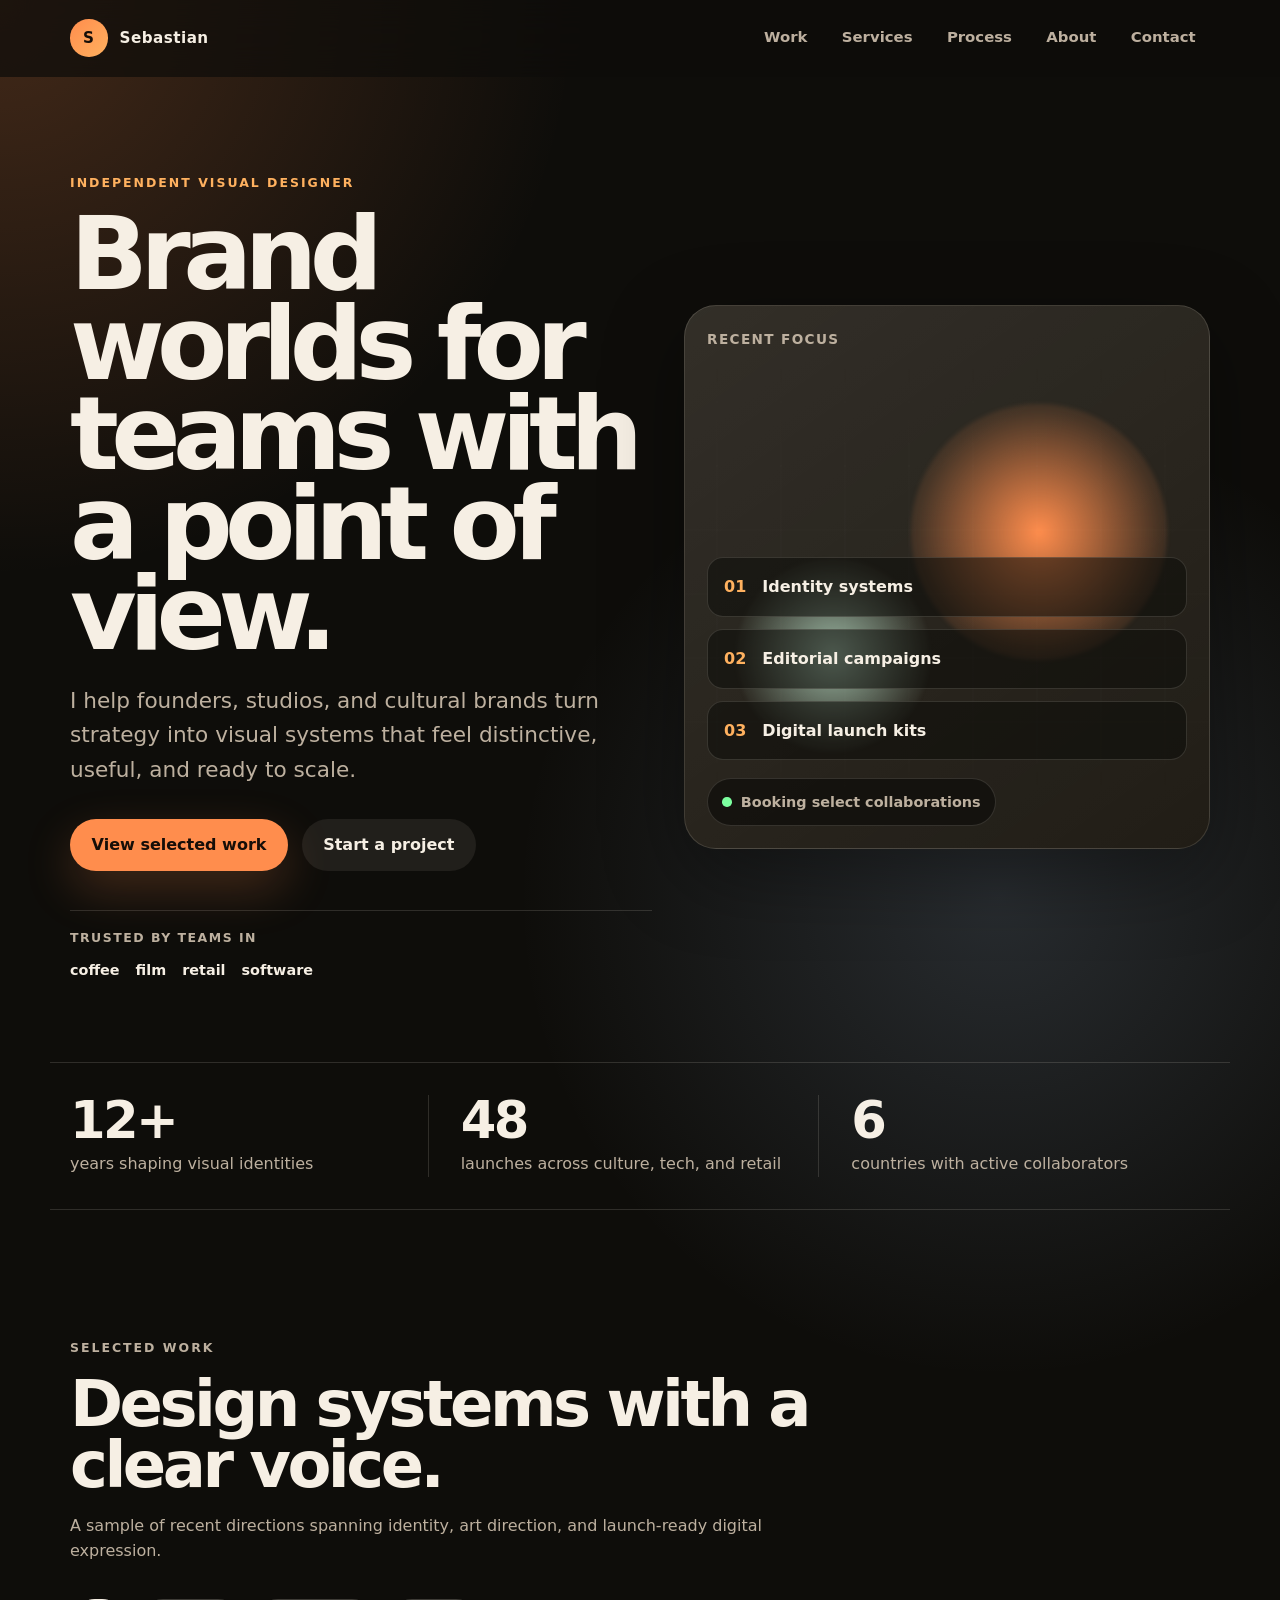
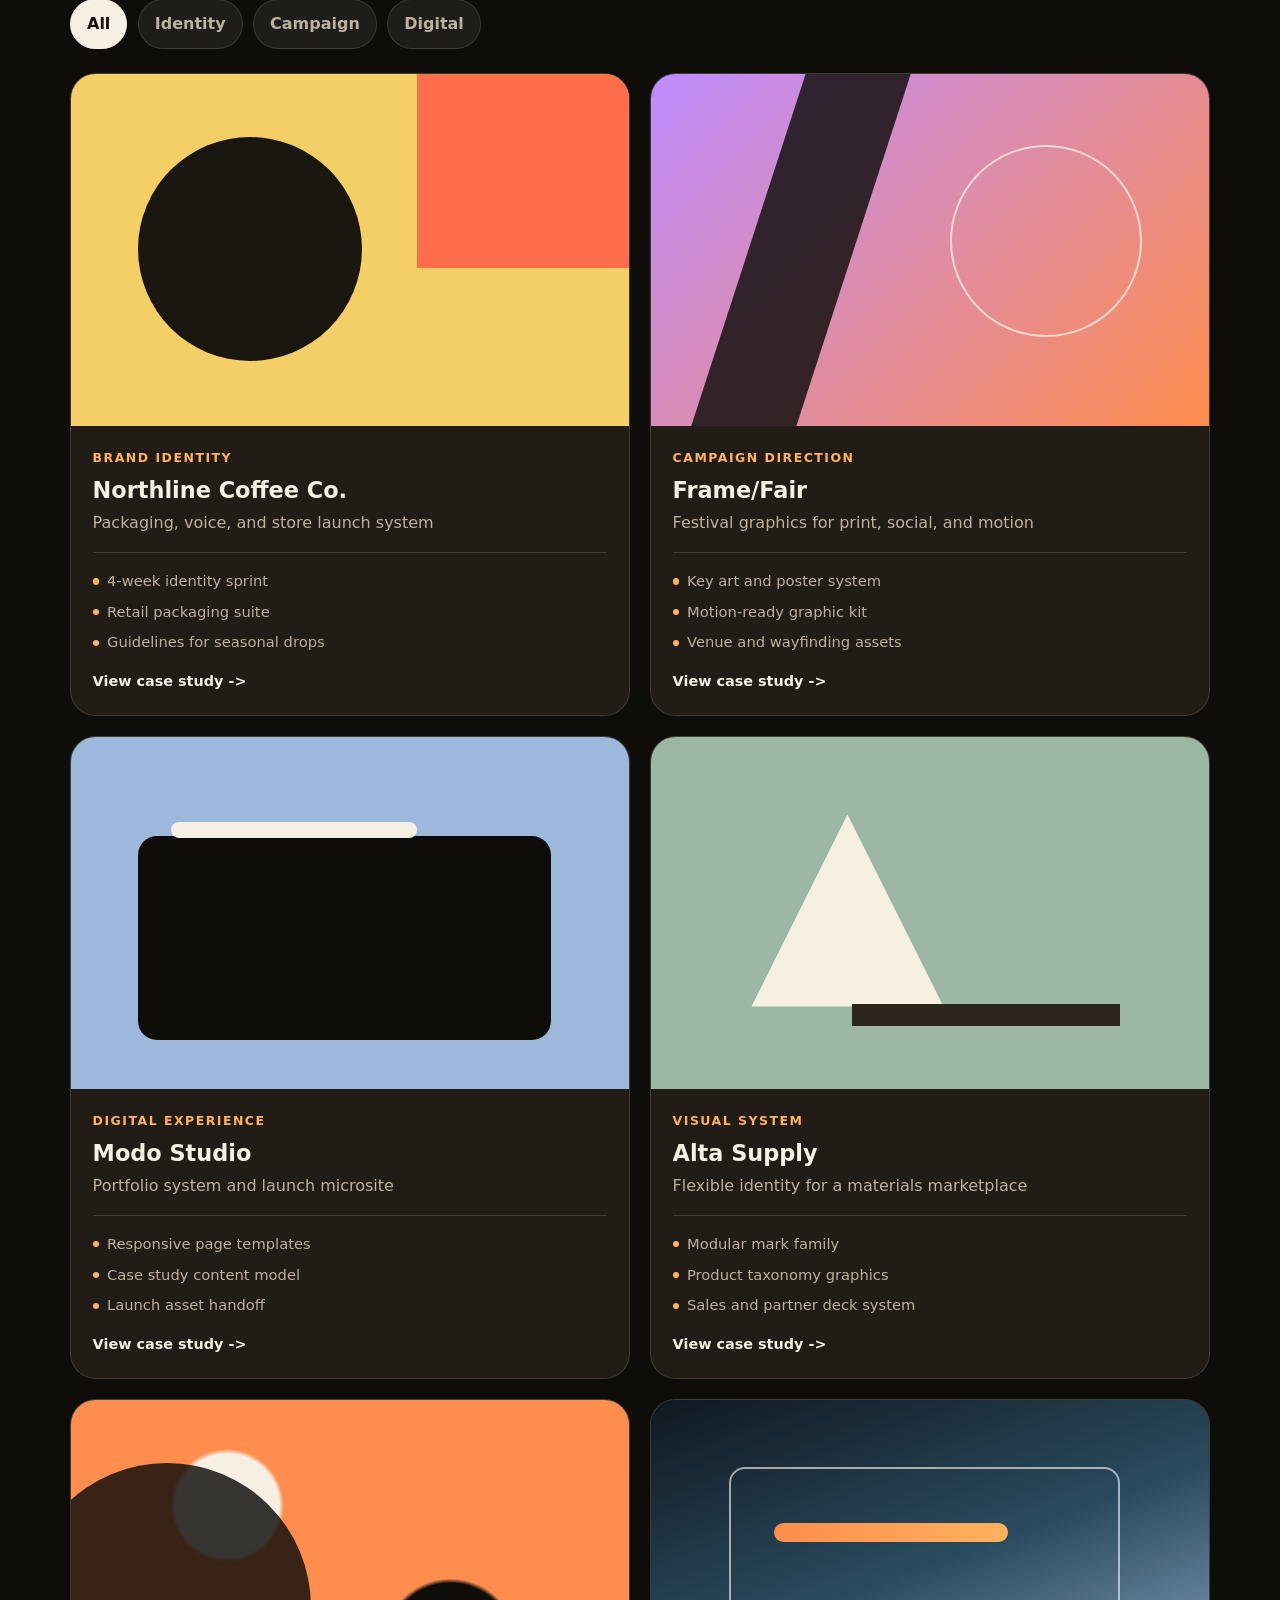
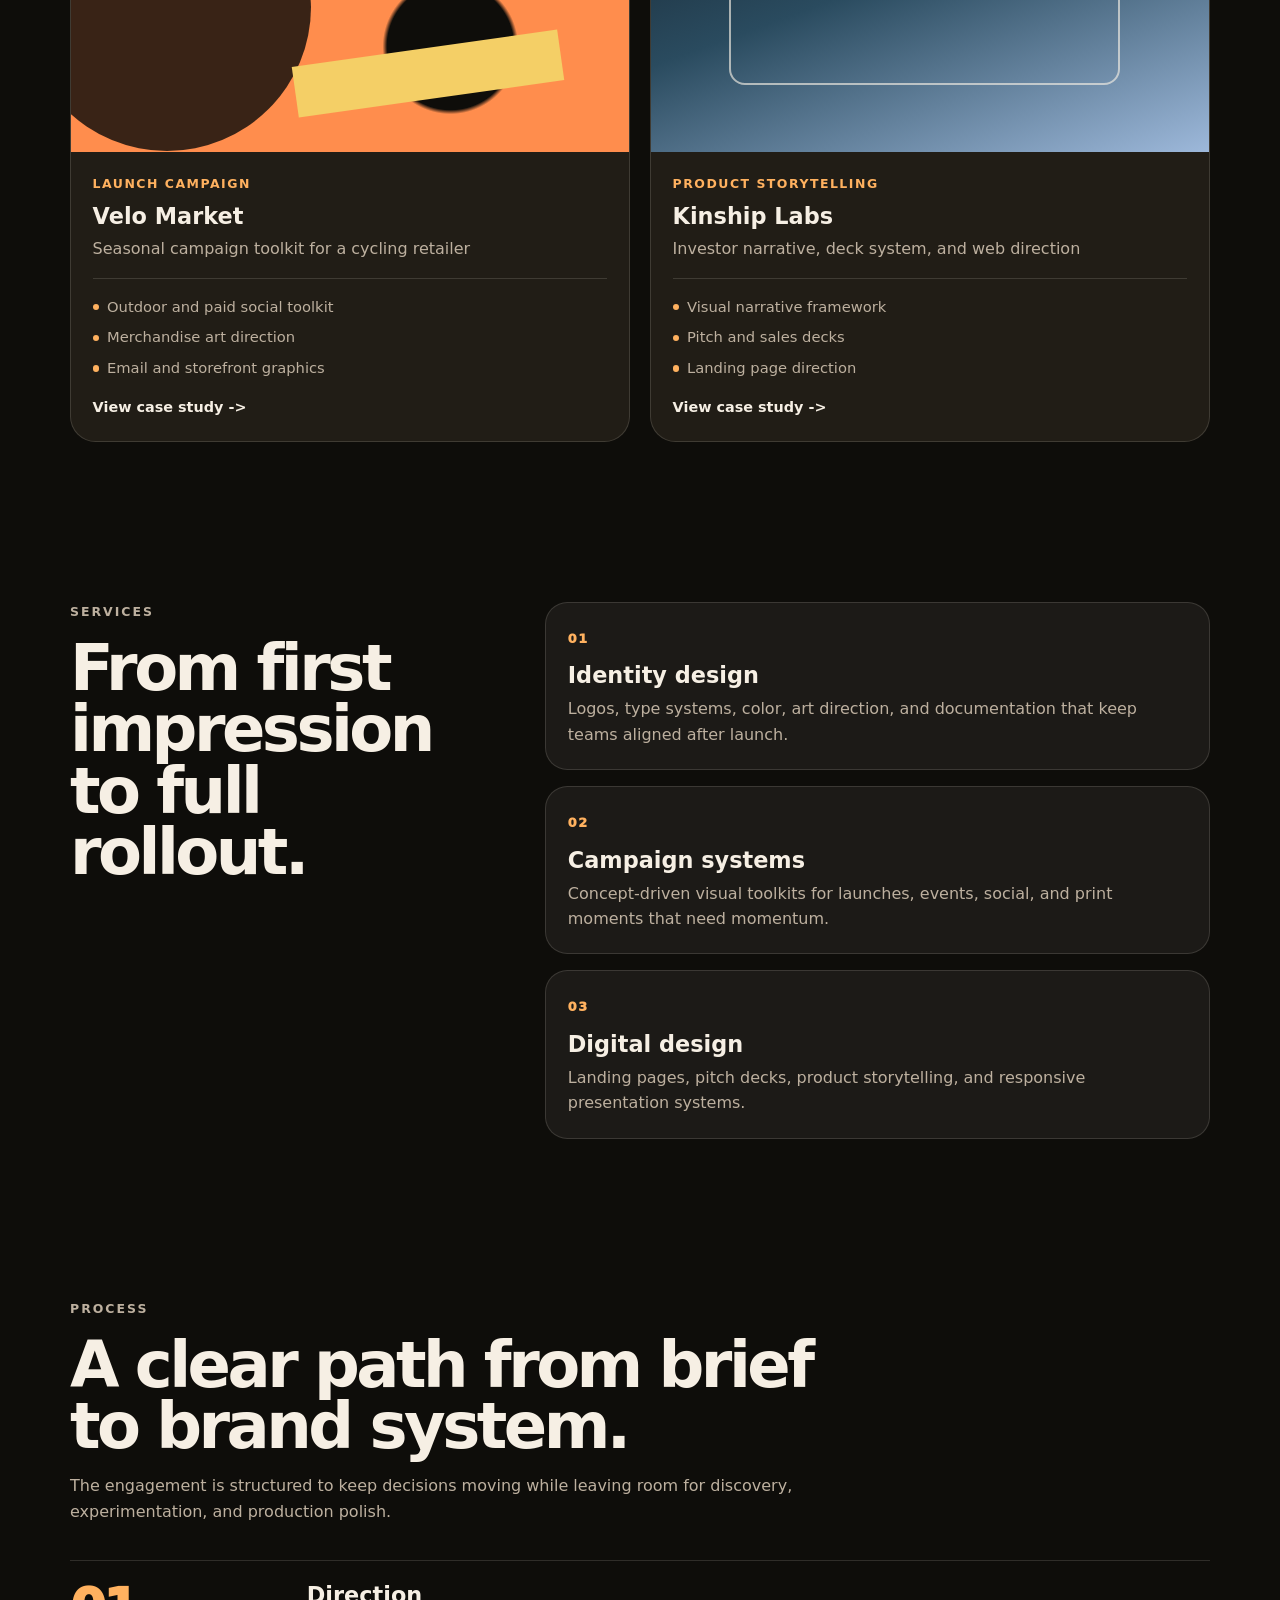
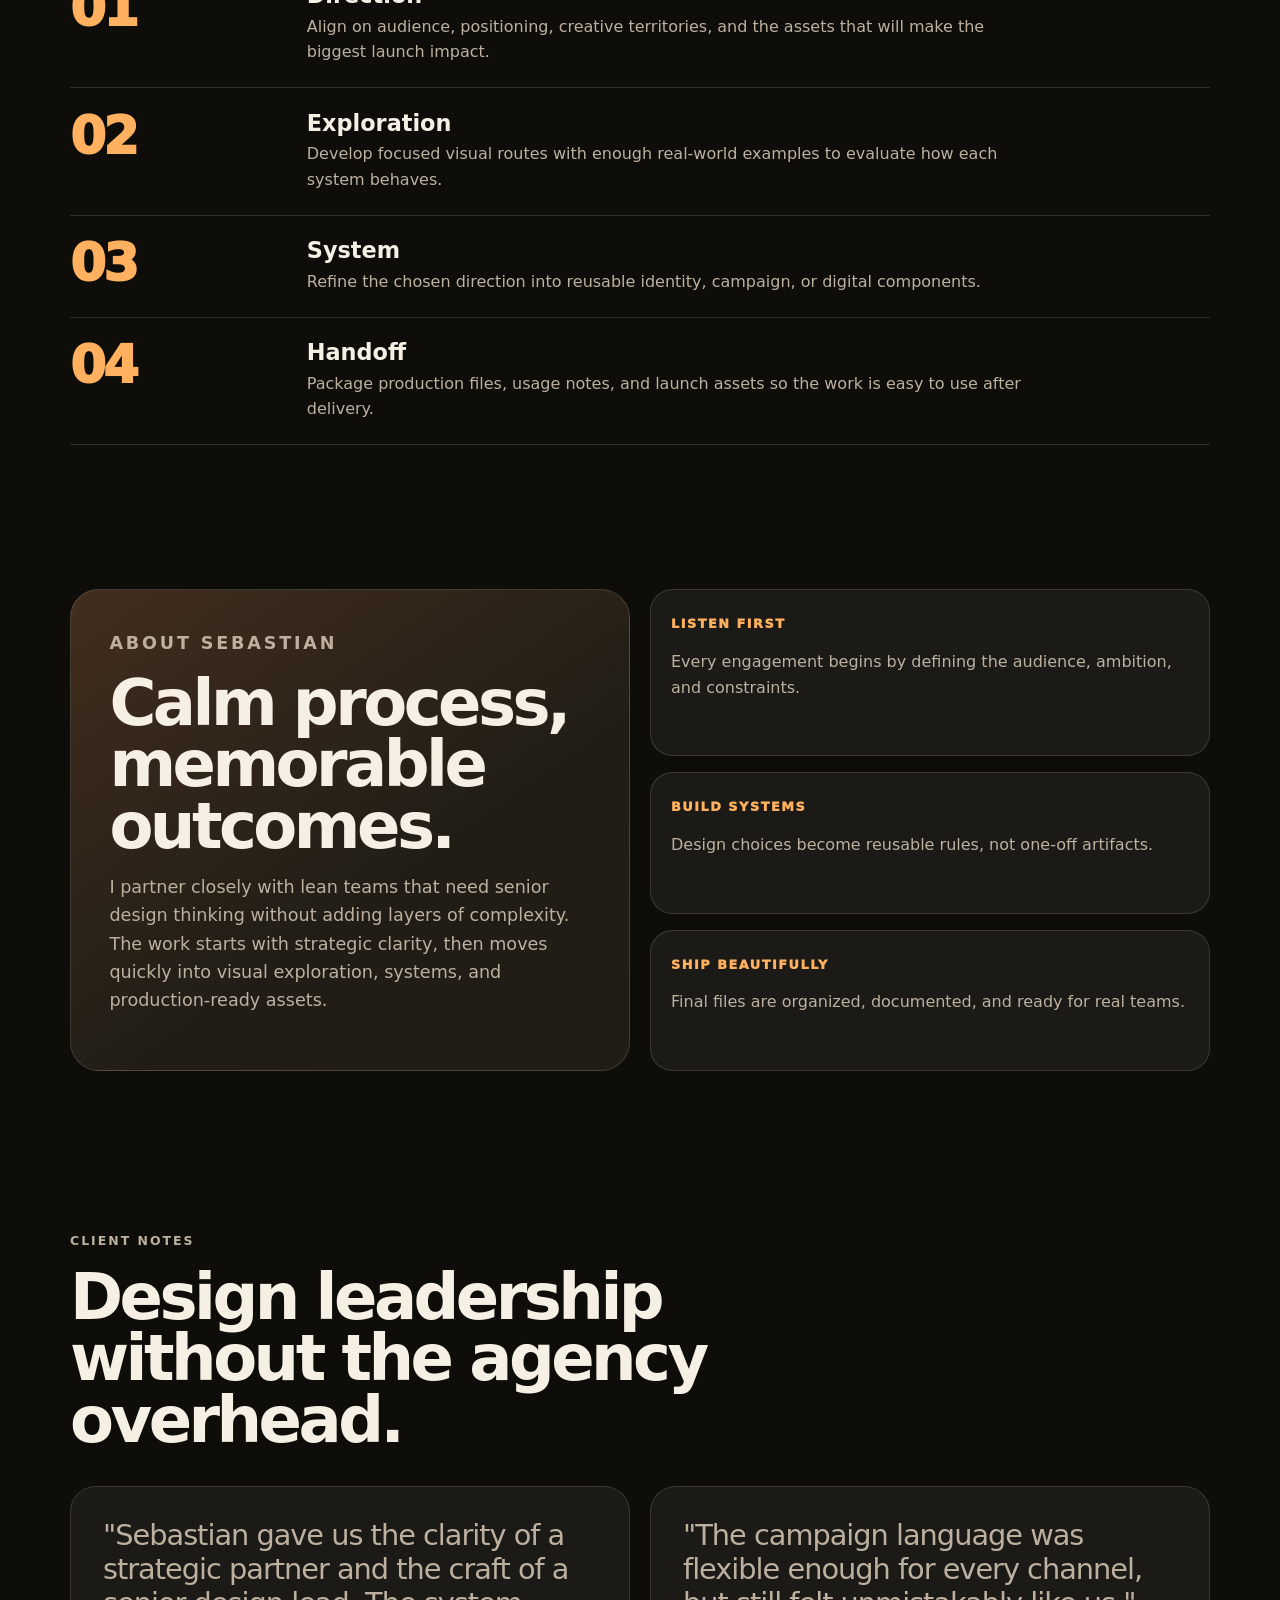
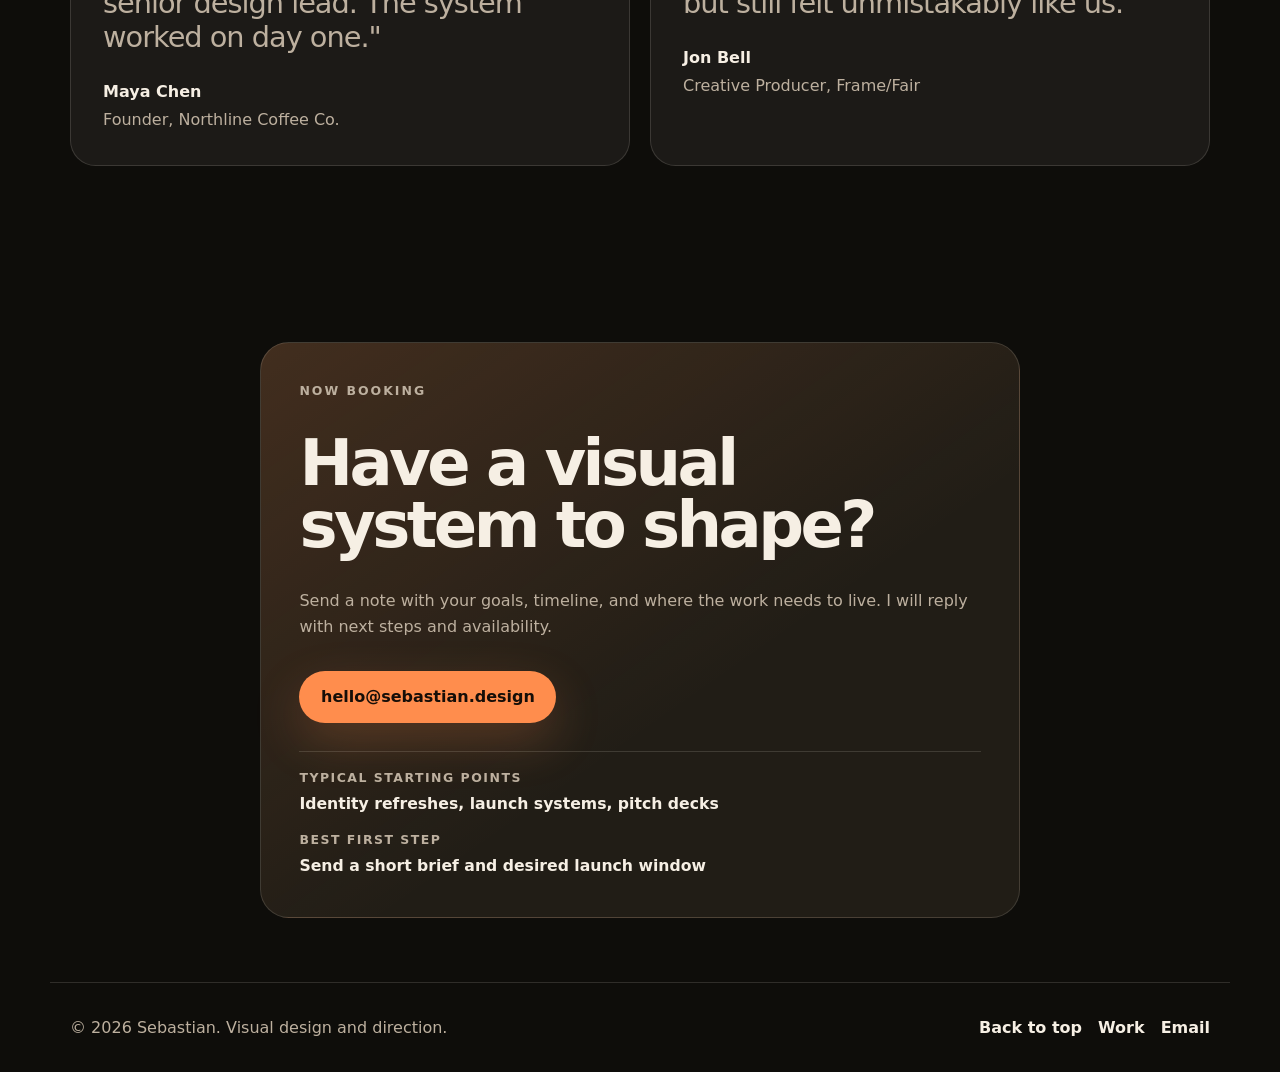
==== commit 42adb888: "Add project case study pages Co-authored-by: sebxhs <sebxhs@users.noreply.github.com>" ====
--- a/index.html
+++ b/index.html
@@ -162,7 +162,12 @@
         </div>
 
         <div class="project-grid">
-          <article class="project-card reveal" data-category="identity">
+          <a
+            class="project-card reveal"
+            href="projects/northline-coffee.html"
+            data-category="identity"
+            aria-label="View Northline Coffee Co. case study"
+          >
             <div class="project-art project-art-one" aria-hidden="true">
               <span></span>
               <span></span>
@@ -176,10 +181,16 @@
                 <li>Retail packaging suite</li>
                 <li>Guidelines for seasonal drops</li>
               </ul>
-            </div>
-          </article>
-
-          <article class="project-card reveal" data-category="campaign">
+              <span class="project-link">View case study</span>
+            </div>
+          </a>
+
+          <a
+            class="project-card reveal"
+            href="projects/frame-fair.html"
+            data-category="campaign"
+            aria-label="View Frame/Fair case study"
+          >
             <div class="project-art project-art-two" aria-hidden="true">
               <span></span>
               <span></span>
@@ -193,10 +204,16 @@
                 <li>Motion-ready graphic kit</li>
                 <li>Venue and wayfinding assets</li>
               </ul>
-            </div>
-          </article>
-
-          <article class="project-card reveal" data-category="digital">
+              <span class="project-link">View case study</span>
+            </div>
+          </a>
+
+          <a
+            class="project-card reveal"
+            href="projects/modo-studio.html"
+            data-category="digital"
+            aria-label="View Modo Studio case study"
+          >
             <div class="project-art project-art-three" aria-hidden="true">
               <span></span>
               <span></span>
@@ -210,10 +227,16 @@
                 <li>Case study content model</li>
                 <li>Launch asset handoff</li>
               </ul>
-            </div>
-          </article>
-
-          <article class="project-card reveal" data-category="identity">
+              <span class="project-link">View case study</span>
+            </div>
+          </a>
+
+          <a
+            class="project-card reveal"
+            href="projects/alta-supply.html"
+            data-category="identity"
+            aria-label="View Alta Supply case study"
+          >
             <div class="project-art project-art-four" aria-hidden="true">
               <span></span>
               <span></span>
@@ -227,10 +250,16 @@
                 <li>Product taxonomy graphics</li>
                 <li>Sales and partner deck system</li>
               </ul>
-            </div>
-          </article>
-
-          <article class="project-card reveal" data-category="campaign">
+              <span class="project-link">View case study</span>
+            </div>
+          </a>
+
+          <a
+            class="project-card reveal"
+            href="projects/velo-market.html"
+            data-category="campaign"
+            aria-label="View Velo Market case study"
+          >
             <div class="project-art project-art-five" aria-hidden="true">
               <span></span>
               <span></span>
@@ -244,10 +273,16 @@
                 <li>Merchandise art direction</li>
                 <li>Email and storefront graphics</li>
               </ul>
-            </div>
-          </article>
-
-          <article class="project-card reveal" data-category="digital">
+              <span class="project-link">View case study</span>
+            </div>
+          </a>
+
+          <a
+            class="project-card reveal"
+            href="projects/kinship-labs.html"
+            data-category="digital"
+            aria-label="View Kinship Labs case study"
+          >
             <div class="project-art project-art-six" aria-hidden="true">
               <span></span>
               <span></span>
@@ -261,8 +296,9 @@
                 <li>Pitch and sales decks</li>
                 <li>Landing page direction</li>
               </ul>
-            </div>
-          </article>
+              <span class="project-link">View case study</span>
+            </div>
+          </a>
         </div>
       </section>
 
--- a/styles.css
+++ b/styles.css
@@ -536,6 +536,11 @@
   transform: translateY(-4px);
 }
 
+.project-card:focus-visible {
+  outline: 3px solid var(--accent-strong);
+  outline-offset: 4px;
+}
+
 .project-art {
   min-height: 22rem;
   overflow: hidden;
@@ -720,6 +725,155 @@
   height: 0.4rem;
   margin-top: 0.58rem;
   width: 0.4rem;
+}
+
+.project-link {
+  color: var(--text) !important;
+  display: inline-block;
+  font-size: 0.9rem;
+  font-weight: 900;
+  margin-top: 1rem;
+}
+
+.project-link::after {
+  content: " ->";
+}
+
+.case-hero {
+  display: grid;
+  gap: 2rem;
+  grid-template-columns: minmax(0, 0.9fr) minmax(18rem, 1.1fr);
+  padding-bottom: 5rem;
+  padding-top: 5rem;
+}
+
+.back-link {
+  color: var(--accent-strong);
+  display: inline-flex;
+  font-weight: 900;
+  margin-bottom: 1.4rem;
+}
+
+.case-hero h1 {
+  max-width: 12ch;
+}
+
+.case-hero p {
+  color: var(--muted);
+  font-size: clamp(1.05rem, 2vw, 1.28rem);
+  max-width: 42rem;
+}
+
+.case-facts {
+  border-top: 1px solid var(--line);
+  display: grid;
+  gap: 1rem;
+  grid-template-columns: repeat(3, 1fr);
+  margin-top: 2rem;
+  padding-top: 1.2rem;
+}
+
+.case-facts div {
+  display: grid;
+  gap: 0.2rem;
+}
+
+.case-facts span {
+  color: var(--muted);
+  font-size: 0.76rem;
+  font-weight: 900;
+  letter-spacing: 0.12em;
+  text-transform: uppercase;
+}
+
+.case-facts strong {
+  color: var(--text);
+}
+
+.case-visual {
+  border: 1px solid var(--line);
+  border-radius: 2rem;
+  box-shadow: var(--shadow);
+  min-height: 34rem;
+}
+
+.case-section {
+  padding-bottom: 5rem;
+  padding-top: 1rem;
+}
+
+.case-layout {
+  display: grid;
+  gap: 2rem;
+  grid-template-columns: minmax(12rem, 0.42fr) minmax(0, 1fr);
+}
+
+.case-kicker {
+  color: var(--accent-strong);
+  font-size: 0.78rem;
+  font-weight: 950;
+  letter-spacing: 0.14em;
+  text-transform: uppercase;
+}
+
+.case-copy {
+  display: grid;
+  gap: 1.5rem;
+}
+
+.case-copy p {
+  color: var(--muted);
+  font-size: 1.08rem;
+  margin-bottom: 0;
+}
+
+.case-list {
+  display: grid;
+  gap: 1rem;
+  grid-template-columns: repeat(3, minmax(0, 1fr));
+  list-style: none;
+  margin: 0;
+  padding: 0;
+}
+
+.case-list li {
+  background: rgba(246, 239, 228, 0.06);
+  border: 1px solid var(--line);
+  border-radius: 1.25rem;
+  color: var(--muted);
+  padding: 1rem;
+}
+
+.case-list strong {
+  color: var(--text);
+  display: block;
+  margin-bottom: 0.35rem;
+}
+
+.case-gallery {
+  display: grid;
+  gap: 1rem;
+  grid-template-columns: 1fr 1fr;
+}
+
+.case-gallery .project-art {
+  border: 1px solid var(--line);
+  border-radius: 1.4rem;
+  min-height: 20rem;
+}
+
+.case-nav {
+  align-items: center;
+  border-top: 1px solid var(--line);
+  display: flex;
+  gap: 1rem;
+  justify-content: space-between;
+  padding-bottom: 3rem;
+  padding-top: 2rem;
+}
+
+.case-nav a {
+  font-weight: 900;
 }
 
 .services {
@@ -968,6 +1122,8 @@
 
 @media (max-width: 900px) {
   .hero,
+  .case-hero,
+  .case-layout,
   .services,
   .about {
     grid-template-columns: 1fr;
@@ -998,6 +1154,11 @@
   }
 
   .quote-grid {
+    grid-template-columns: 1fr;
+  }
+
+  .case-facts,
+  .case-list {
     grid-template-columns: 1fr;
   }
 }
@@ -1052,6 +1213,10 @@
     grid-template-columns: 1fr;
   }
 
+  .case-gallery {
+    grid-template-columns: 1fr;
+  }
+
   .site-footer {
     align-items: flex-start;
     flex-direction: column;
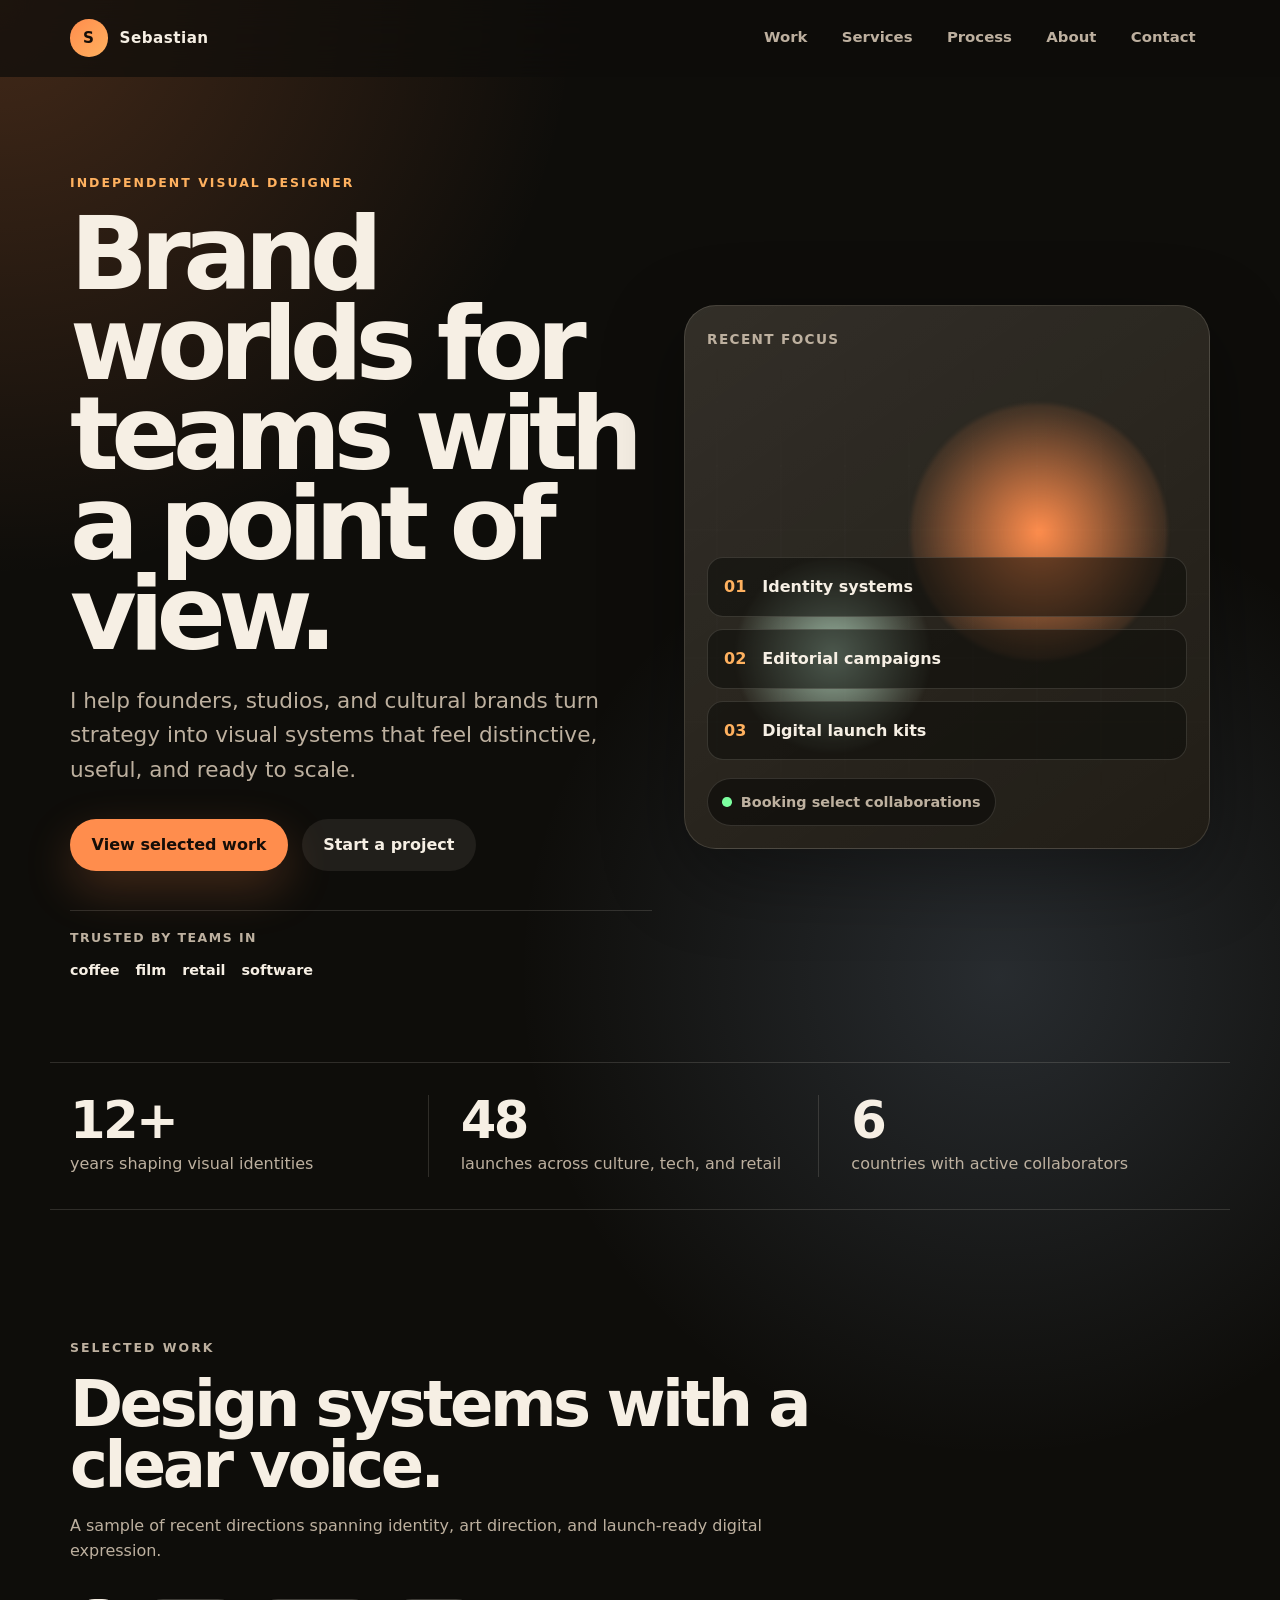
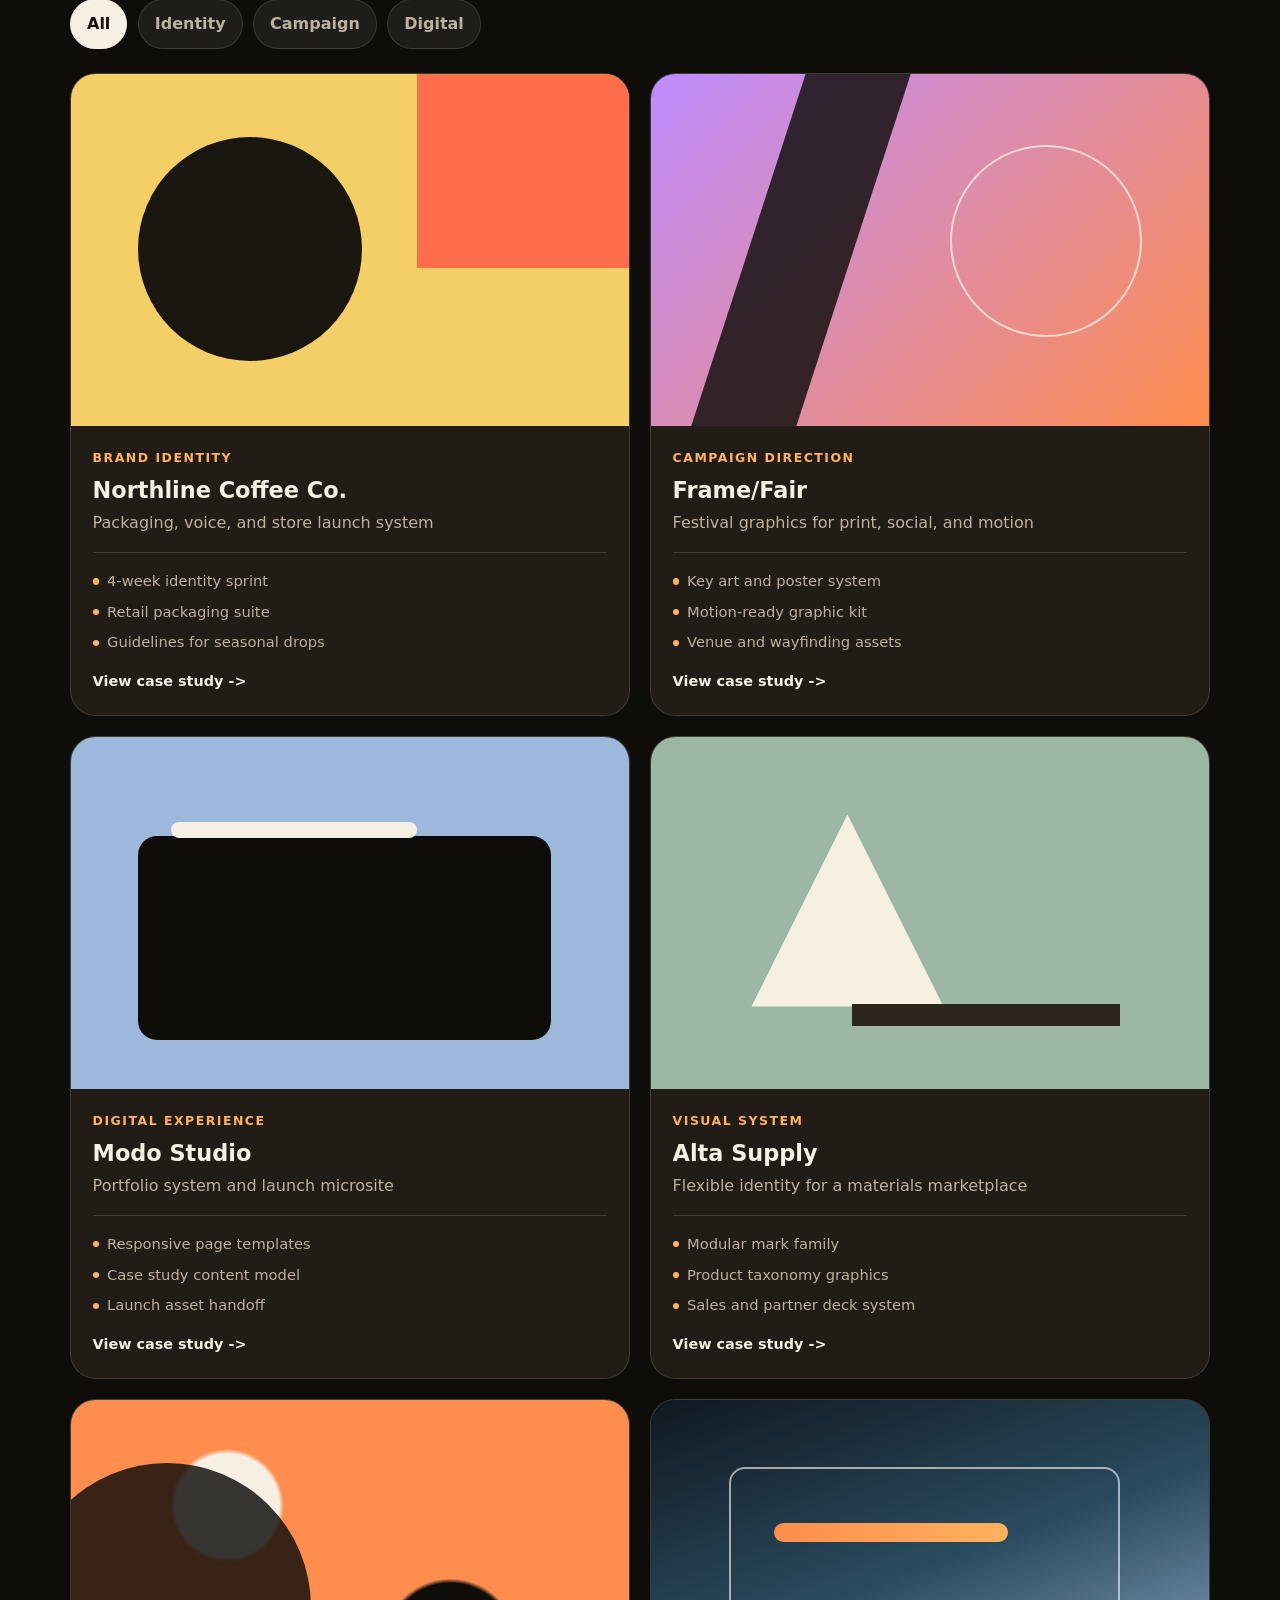
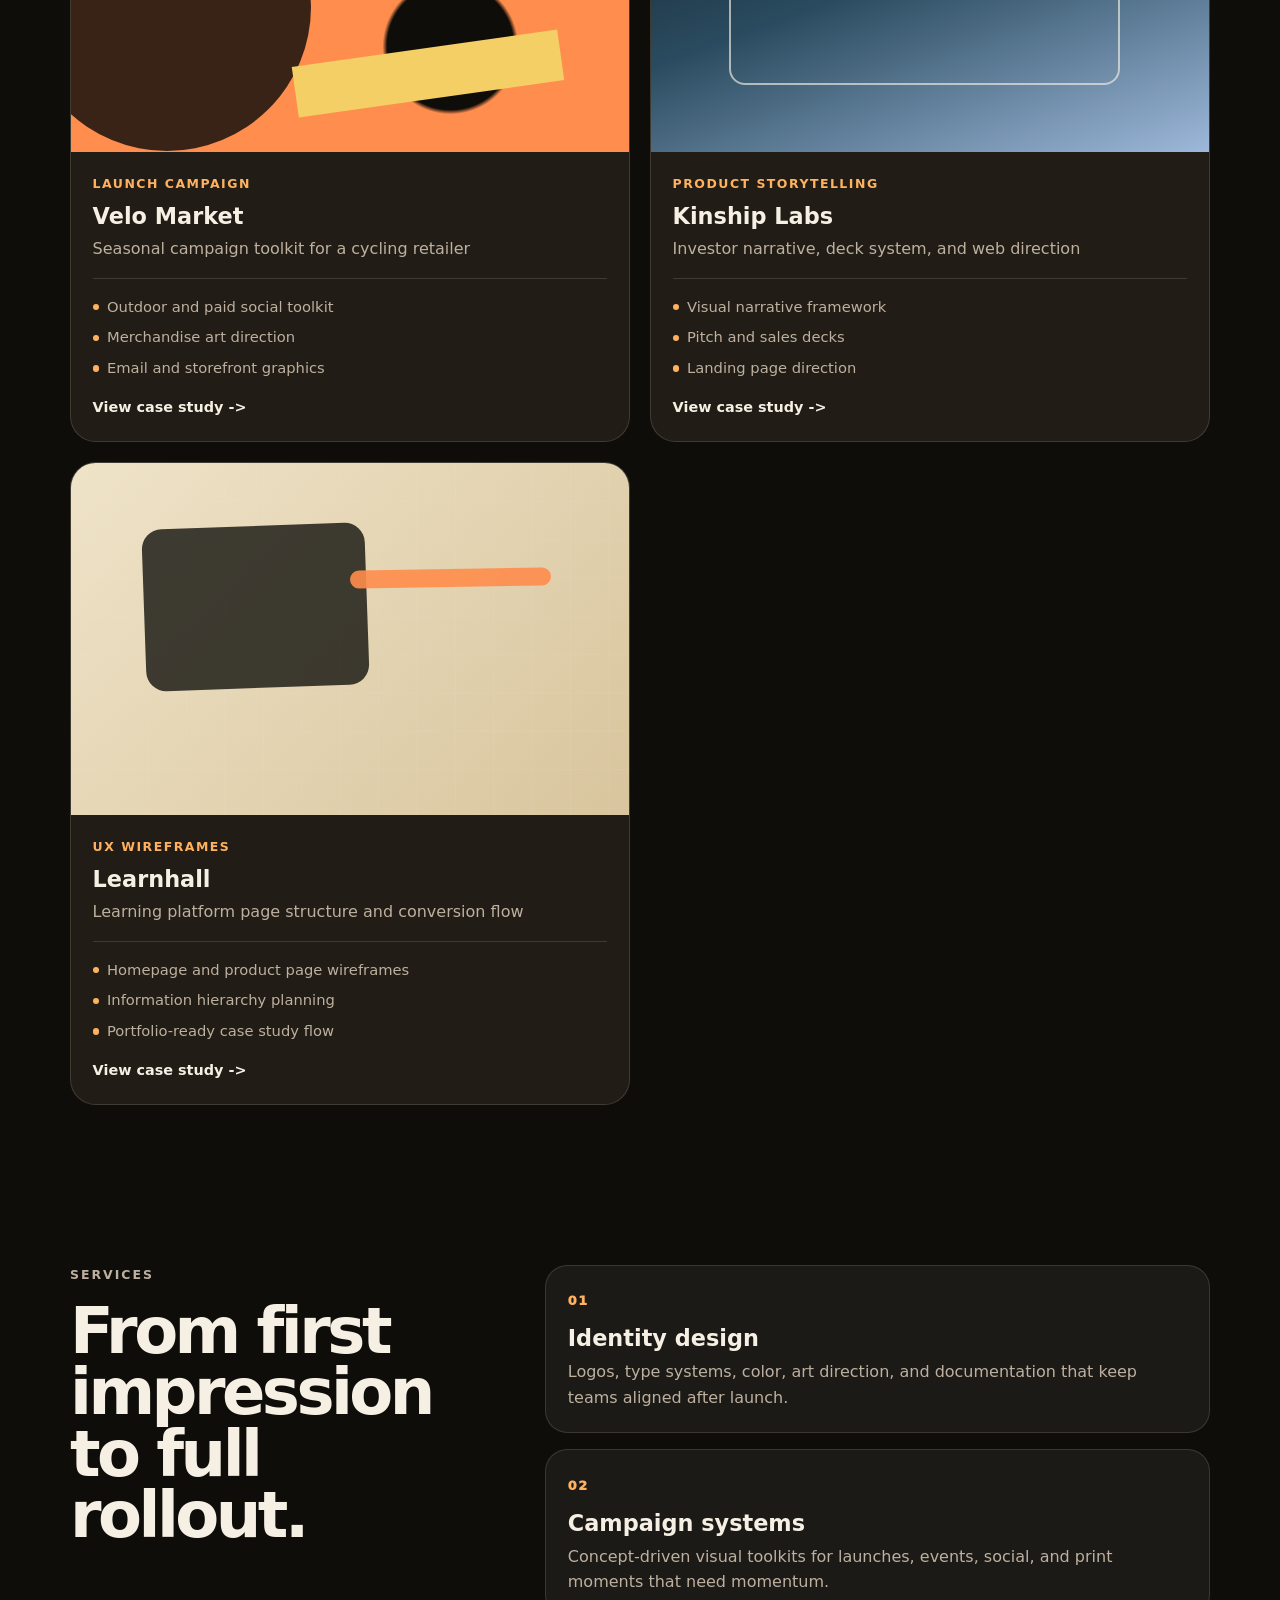
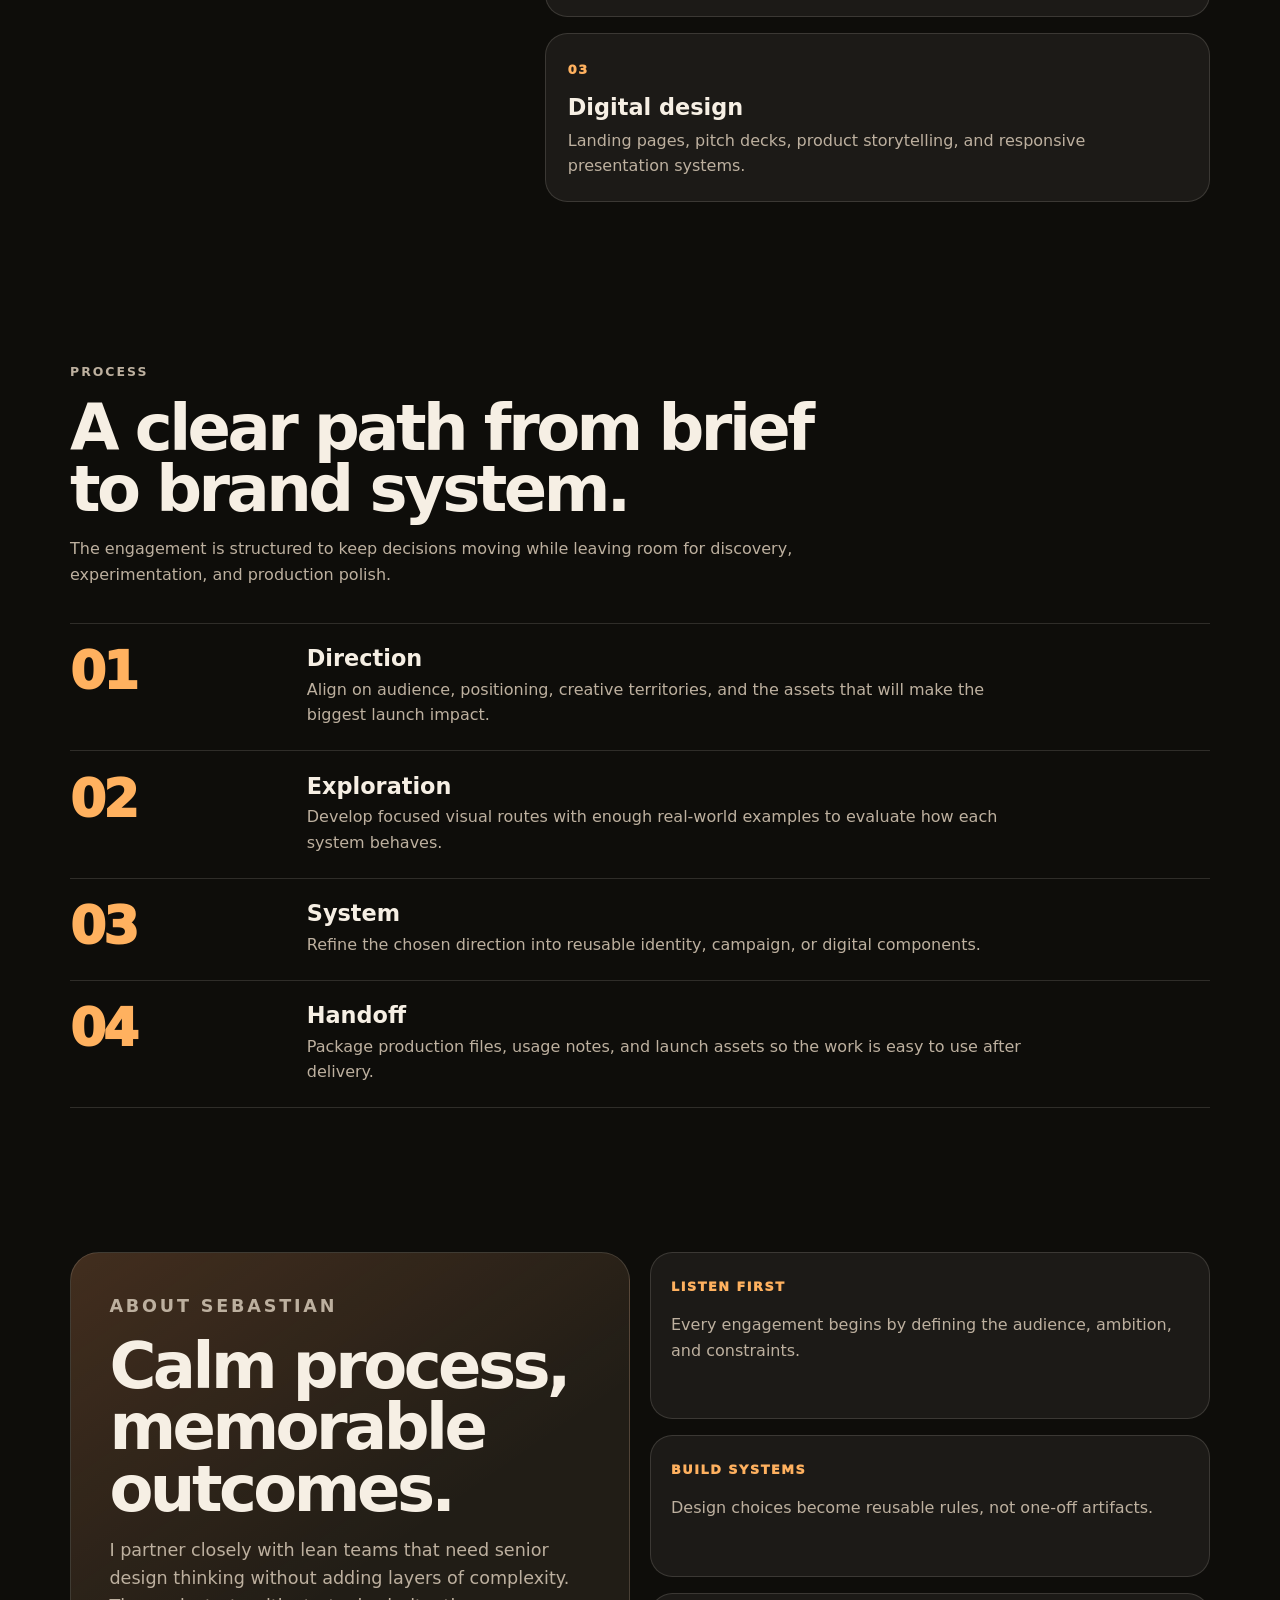
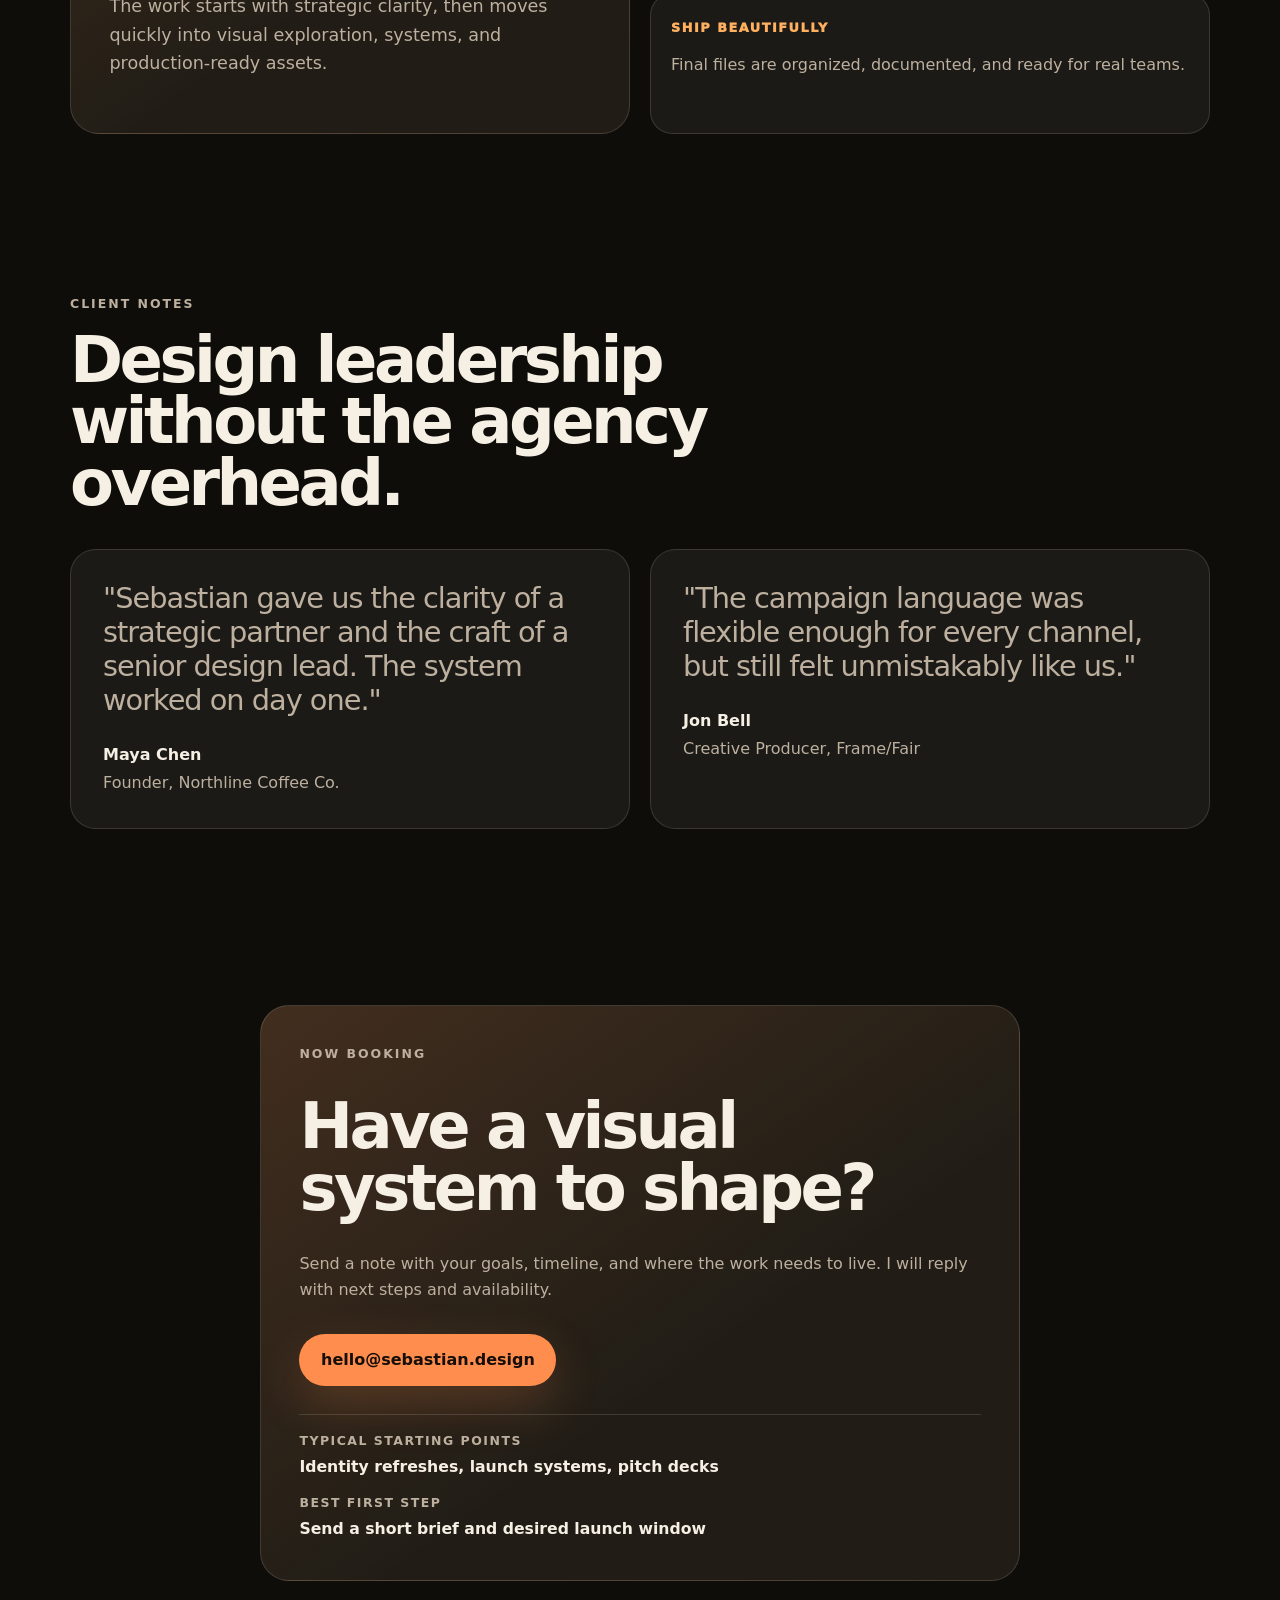
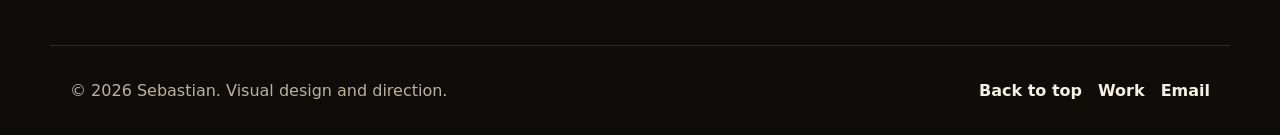
==== commit 1ebc6d8c: "Add Learnhall wireframe case study Co-authored-by: sebxhs <sebxhs@users.noreply.github.com>" ====
--- a/index.html
+++ b/index.html
@@ -299,6 +299,29 @@
               <span class="project-link">View case study</span>
             </div>
           </a>
+
+          <a
+            class="project-card reveal"
+            href="projects/learnhall.html"
+            data-category="digital"
+            aria-label="View Learnhall case study"
+          >
+            <div class="project-art project-art-seven" aria-hidden="true">
+              <span></span>
+              <span></span>
+            </div>
+            <div class="project-content">
+              <p>UX wireframes</p>
+              <h3>Learnhall</h3>
+              <span>Learning platform page structure and conversion flow</span>
+              <ul class="project-meta">
+                <li>Homepage and product page wireframes</li>
+                <li>Information hierarchy planning</li>
+                <li>Portfolio-ready case study flow</li>
+              </ul>
+              <span class="project-link">View case study</span>
+            </div>
+          </a>
         </div>
       </section>
 
--- a/styles.css
+++ b/styles.css
@@ -684,6 +684,37 @@
   width: 42%;
 }
 
+.project-art-seven {
+  background:
+    linear-gradient(90deg, rgba(246, 239, 228, 0.08) 1px, transparent 1px),
+    linear-gradient(0deg, rgba(246, 239, 228, 0.08) 1px, transparent 1px),
+    linear-gradient(135deg, #efe3c8, #d8c59d);
+  background-size:
+    2.4rem 2.4rem,
+    2.4rem 2.4rem,
+    auto;
+}
+
+.project-art-seven span:first-child {
+  background: rgba(14, 13, 10, 0.78);
+  border-radius: 1.25rem;
+  height: 46%;
+  left: 13%;
+  top: 18%;
+  transform: rotate(-2deg);
+  width: 40%;
+}
+
+.project-art-seven span:last-child {
+  background: rgba(255, 141, 77, 0.9);
+  border-radius: 999px;
+  height: 1.1rem;
+  right: 14%;
+  top: 30%;
+  transform: rotate(-1deg);
+  width: 36%;
+}
+
 .project-content {
   padding: 1.35rem;
 }
@@ -860,6 +891,68 @@
   border: 1px solid var(--line);
   border-radius: 1.4rem;
   min-height: 20rem;
+}
+
+.wireframes {
+  padding-top: 1rem;
+}
+
+.wireframe-grid {
+  display: grid;
+  gap: 1.25rem;
+  grid-template-columns: repeat(2, minmax(0, 1fr));
+}
+
+.wireframe-card {
+  background: rgba(246, 239, 228, 0.06);
+  border: 1px solid var(--line);
+  border-radius: 1.6rem;
+  margin: 0;
+  overflow: hidden;
+}
+
+.wireframe-sheet {
+  background:
+    linear-gradient(90deg, rgba(67, 83, 122, 0.1) 1px, transparent 1px),
+    linear-gradient(0deg, rgba(67, 83, 122, 0.1) 1px, transparent 1px),
+    #eee6d6;
+  background-size: 1.2rem 1.2rem;
+  border-bottom: 1px solid var(--line);
+  padding: 1rem;
+}
+
+.wireframe-sheet svg {
+  display: block;
+  height: auto;
+  width: 100%;
+}
+
+.wireframe-sheet rect,
+.wireframe-sheet line,
+.wireframe-sheet circle {
+  fill: none;
+  stroke: rgba(30, 27, 22, 0.74);
+  stroke-linecap: round;
+  stroke-linejoin: round;
+  stroke-width: 3;
+}
+
+.wireframe-sheet line {
+  stroke-width: 2.6;
+}
+
+.wireframe-card figcaption {
+  display: grid;
+  gap: 0.35rem;
+  padding: 1rem;
+}
+
+.wireframe-card strong {
+  color: var(--text);
+}
+
+.wireframe-card span {
+  color: var(--muted);
 }
 
 .case-nav {
@@ -1158,7 +1251,8 @@
   }
 
   .case-facts,
-  .case-list {
+  .case-list,
+  .wireframe-grid {
     grid-template-columns: 1fr;
   }
 }
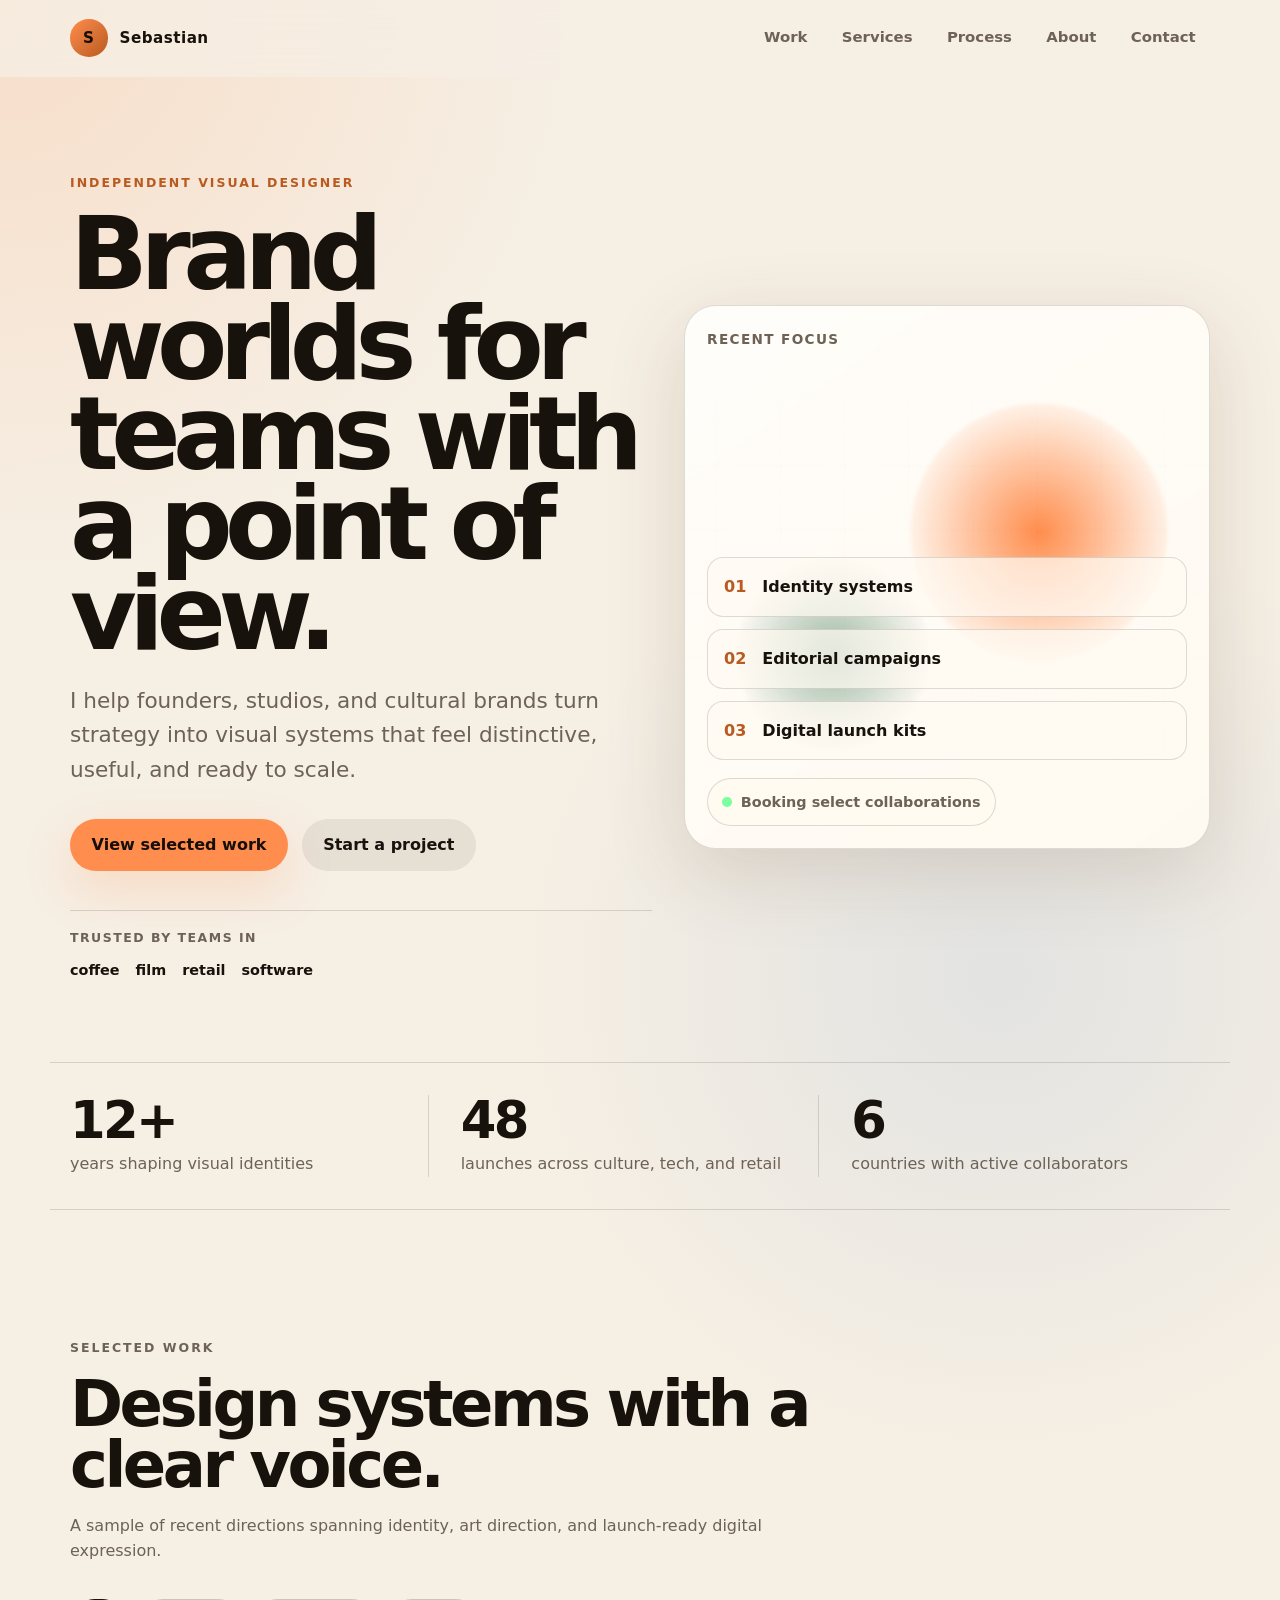
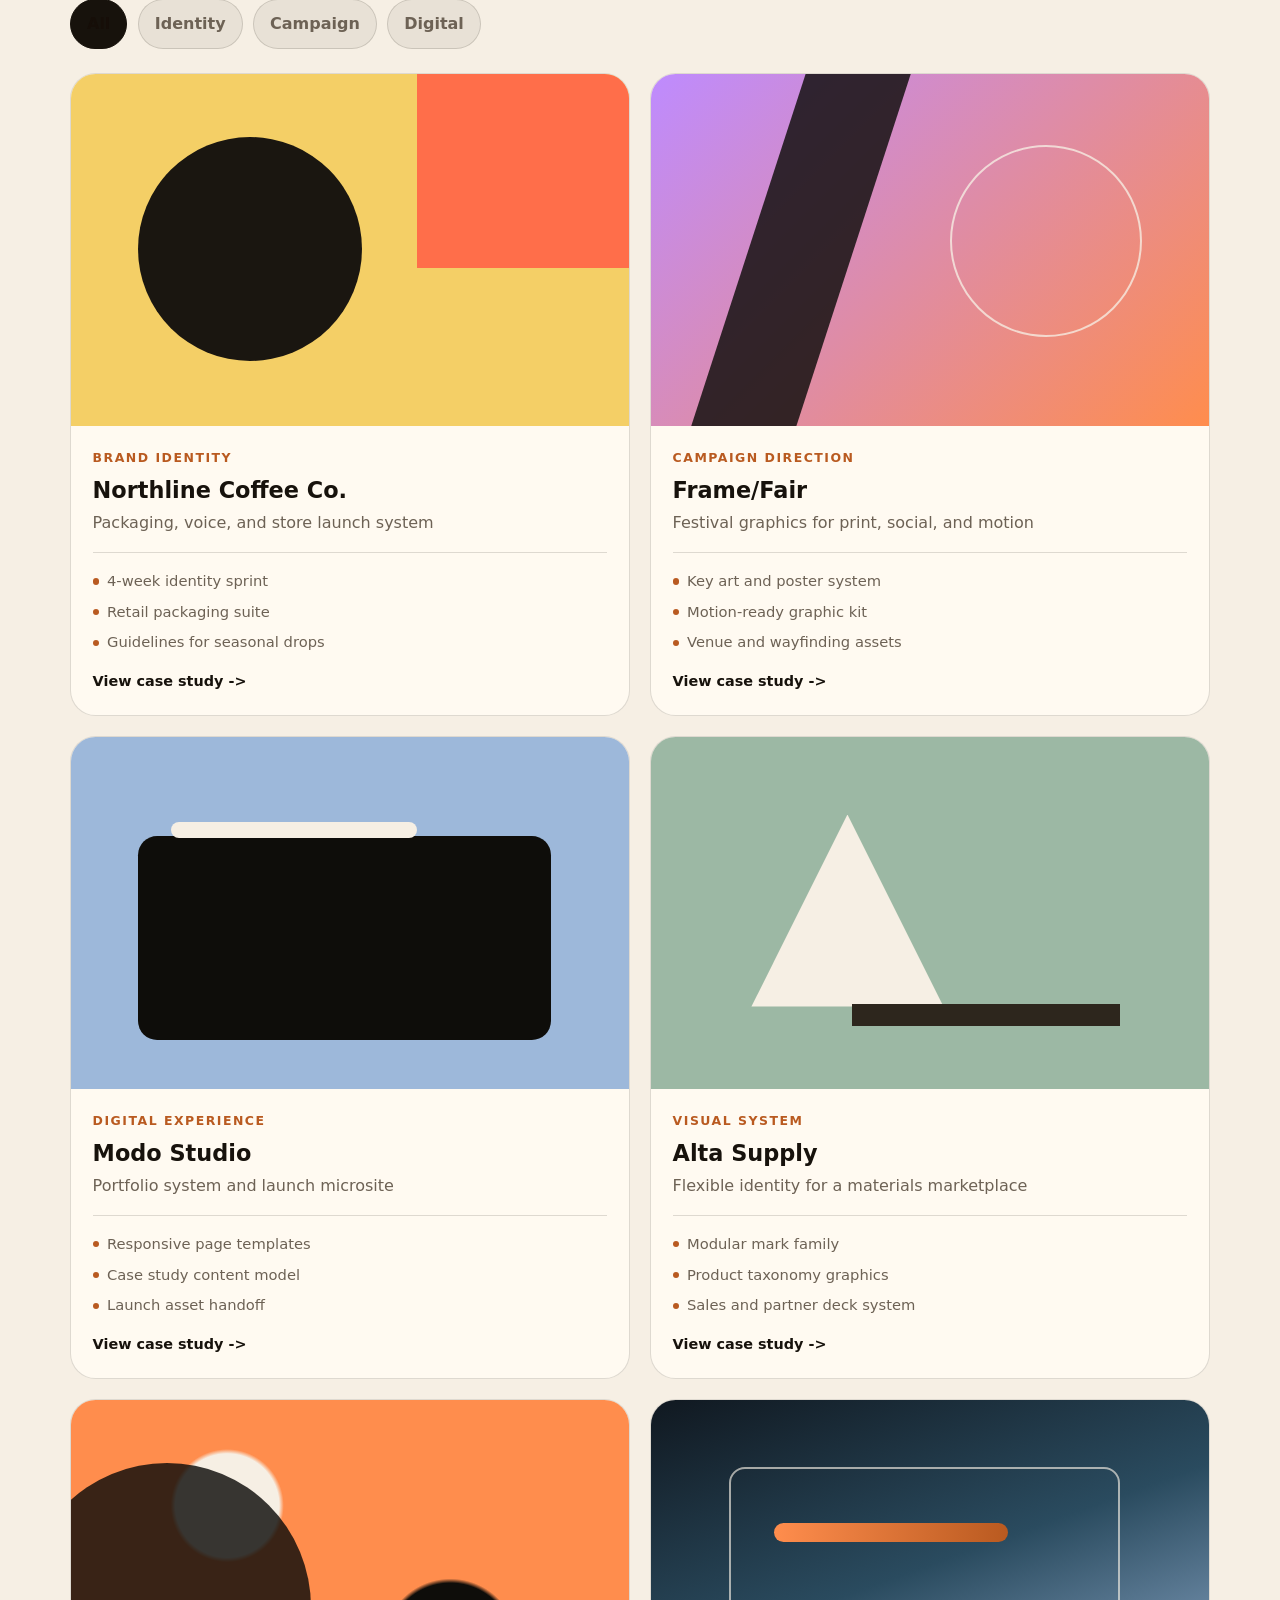
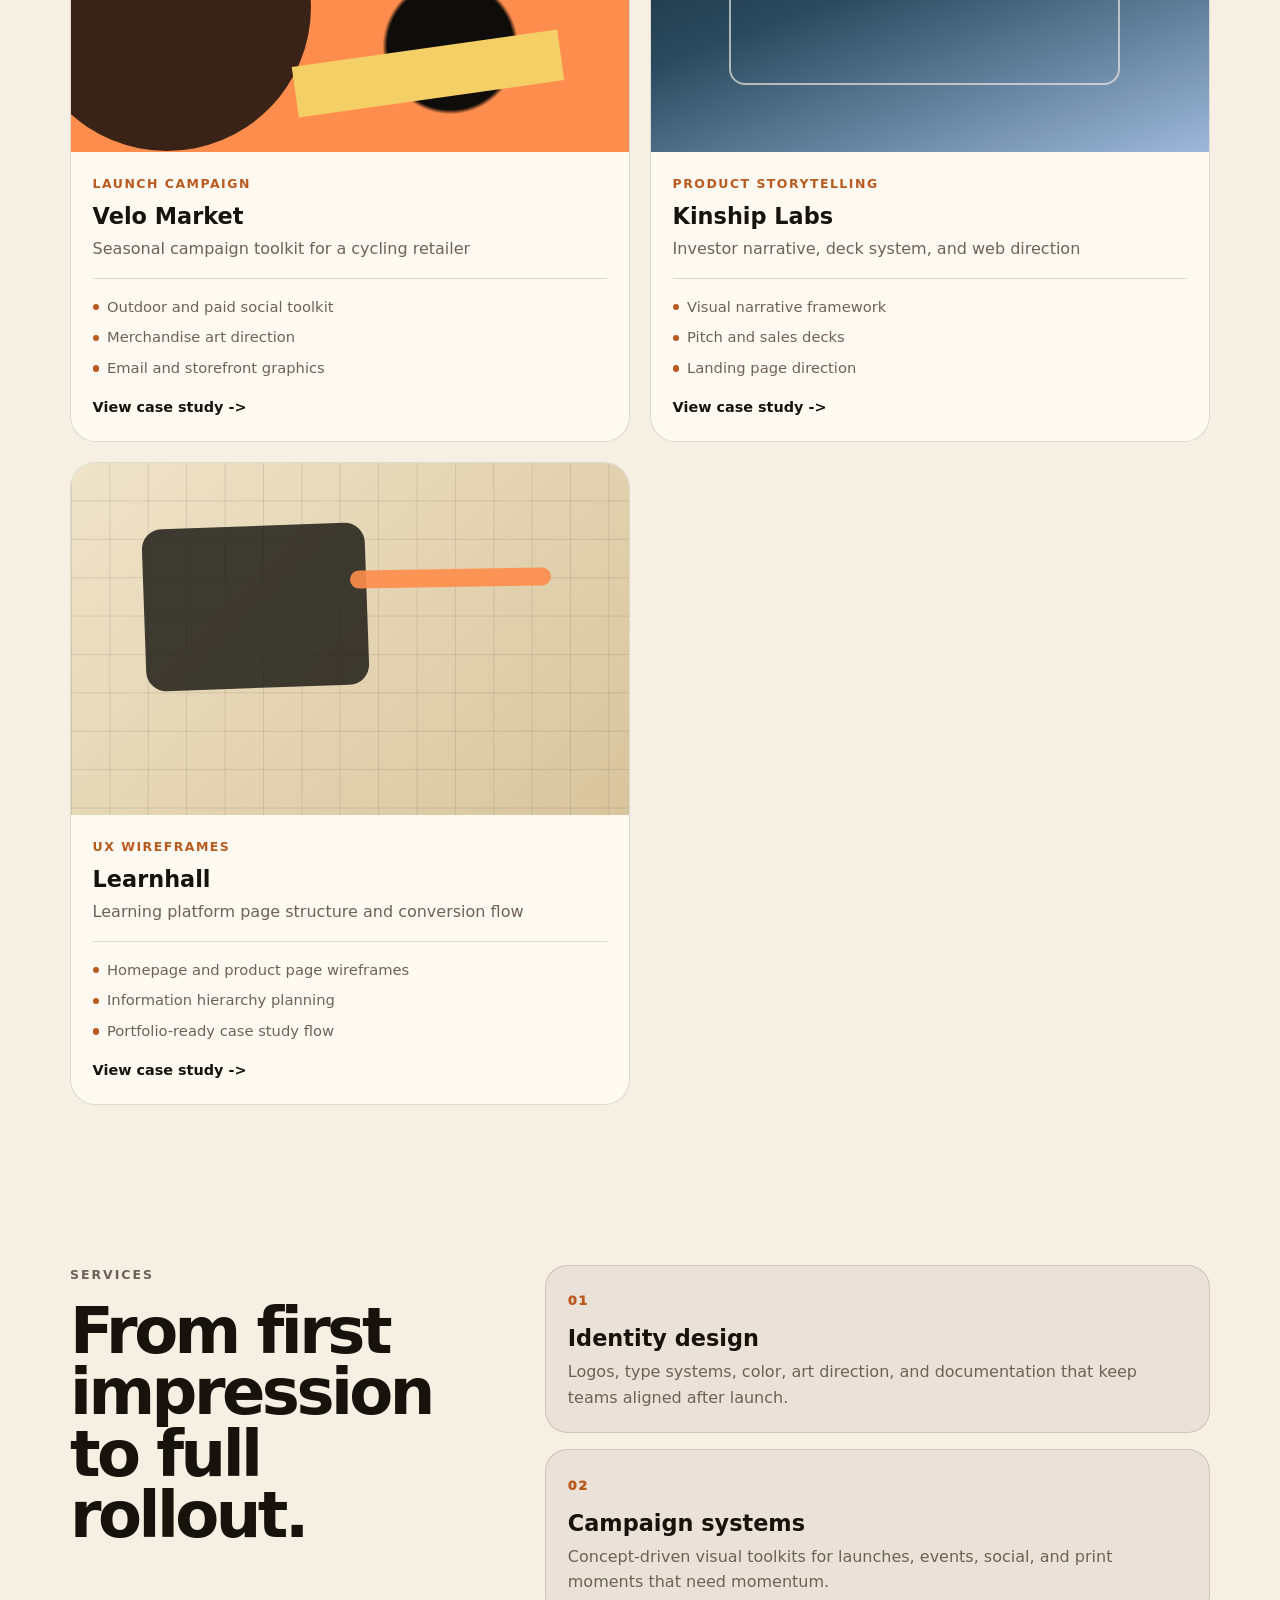
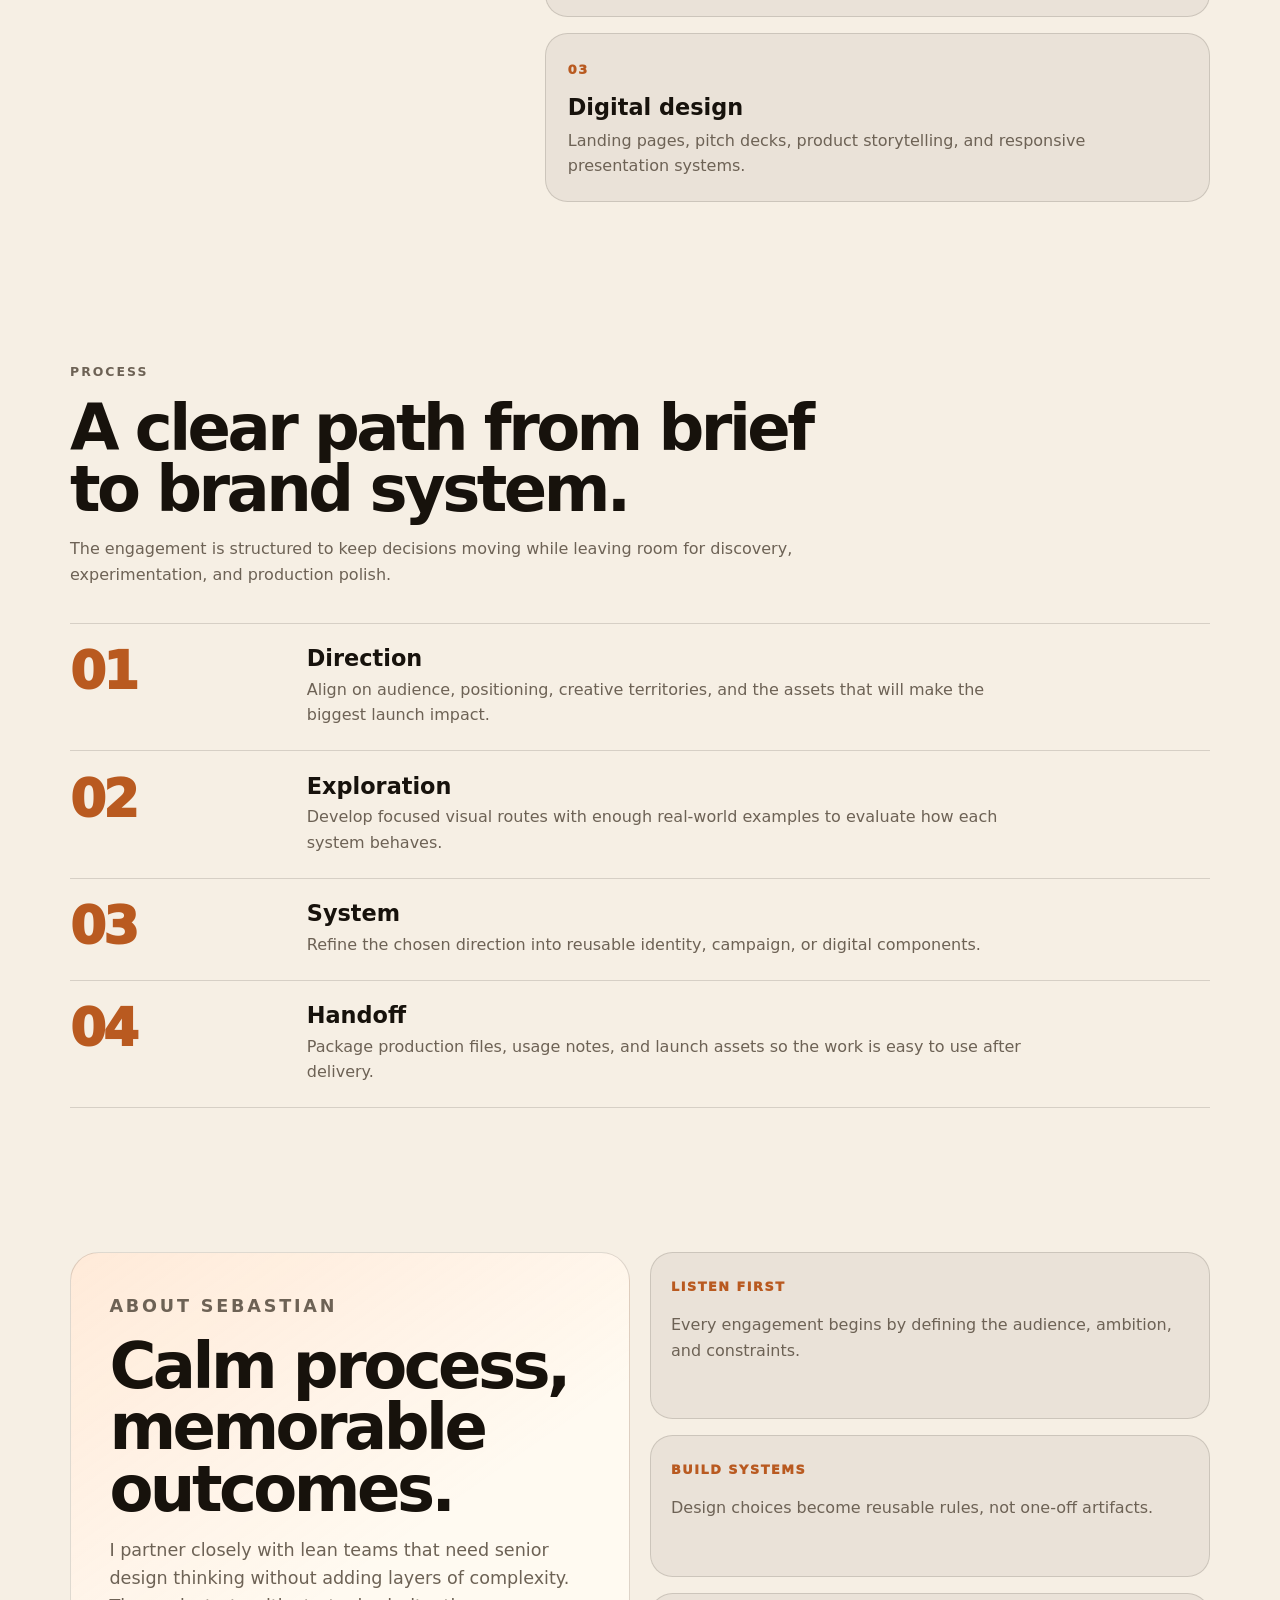
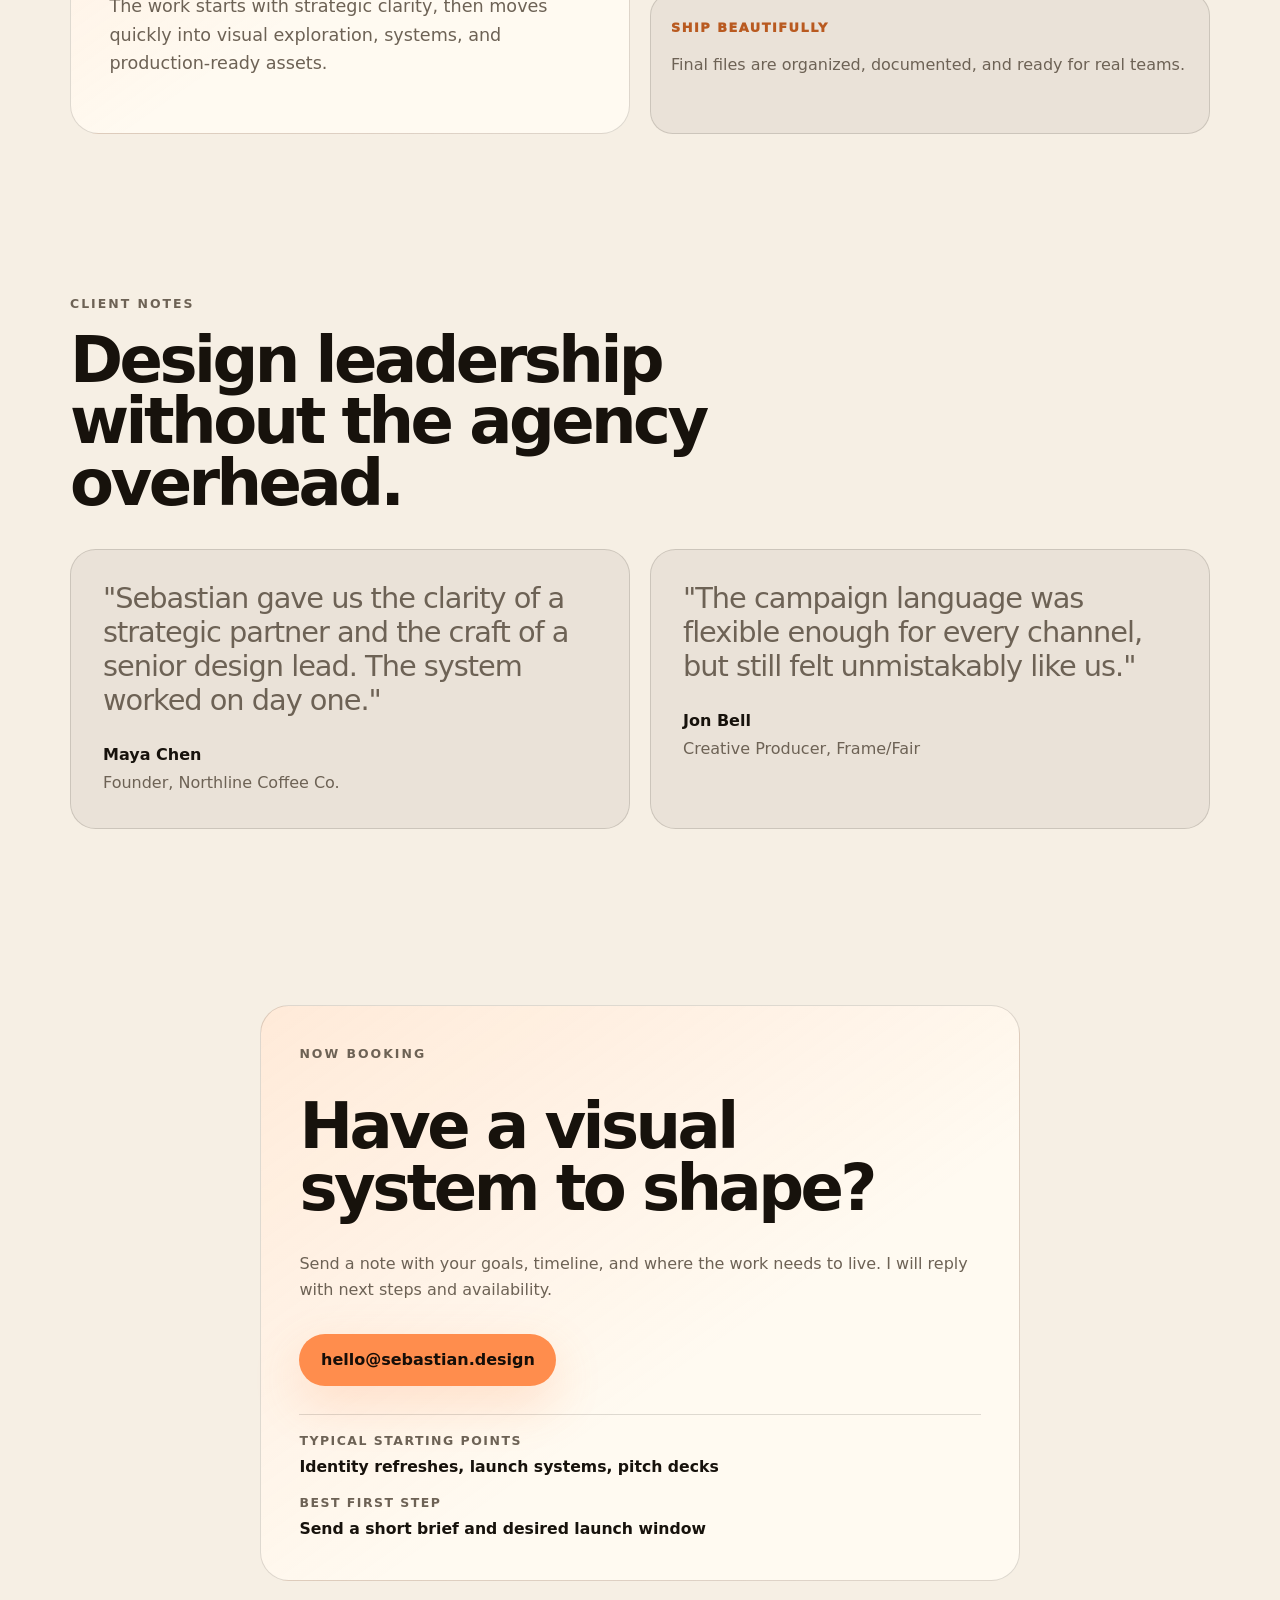
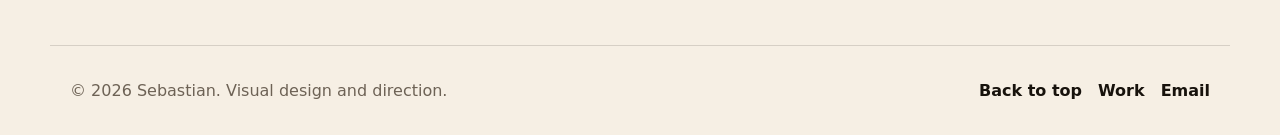
==== commit b25483b5: "Restore light portfolio theme Co-authored-by: sebxhs <sebxhs@users.noreply.github.com>" ====
--- a/index.html
+++ b/index.html
@@ -7,7 +7,7 @@
       name="description"
       content="Sebastian is a visual designer crafting thoughtful identities, campaigns, and digital experiences."
     />
-    <meta name="theme-color" content="#0e0d0a" />
+    <meta name="theme-color" content="#f6efe4" />
     <meta property="og:title" content="Sebastian — Visual Designer Portfolio" />
     <meta
       property="og:description"
--- a/styles.css
+++ b/styles.css
@@ -1,17 +1,17 @@
 :root {
-  --bg: #0e0d0a;
-  --bg-soft: #17140f;
-  --card: #211d16;
-  --card-strong: #2d261d;
-  --text: #f6efe4;
-  --muted: #bdb09f;
-  --line: rgba(246, 239, 228, 0.14);
+  --bg: #f6efe4;
+  --bg-soft: #fff8ed;
+  --card: #fffaf1;
+  --card-strong: #efe0c8;
+  --text: #17120c;
+  --muted: #6d6255;
+  --line: rgba(23, 18, 12, 0.14);
   --accent: #ff8d4d;
-  --accent-strong: #ffb15f;
+  --accent-strong: #b95a20;
   --sage: #9cb8a4;
   --sky: #9db8da;
-  --shadow: 0 24px 80px rgba(0, 0, 0, 0.35);
-  color-scheme: dark;
+  --shadow: 0 24px 80px rgba(91, 62, 32, 0.16);
+  color-scheme: light;
 }
 
 * {
@@ -25,8 +25,8 @@
 body {
   margin: 0;
   background:
-    radial-gradient(circle at top left, rgba(255, 141, 77, 0.22), transparent 36rem),
-    radial-gradient(circle at 78% 12%, rgba(157, 184, 218, 0.18), transparent 30rem),
+    radial-gradient(circle at top left, rgba(255, 141, 77, 0.18), transparent 36rem),
+    radial-gradient(circle at 78% 12%, rgba(157, 184, 218, 0.22), transparent 30rem),
     var(--bg);
   color: var(--text);
   font-family:
@@ -85,7 +85,7 @@
 
 .site-header {
   backdrop-filter: blur(22px);
-  background: rgba(14, 13, 10, 0.72);
+  background: rgba(246, 239, 228, 0.78);
   border-bottom: 1px solid transparent;
   left: 0;
   position: sticky;
@@ -98,7 +98,7 @@
 }
 
 .site-header.is-scrolled {
-  background: rgba(14, 13, 10, 0.9);
+  background: rgba(255, 250, 241, 0.94);
   border-color: var(--line);
 }
 
@@ -158,7 +158,7 @@
 
 .nav-menu a:hover,
 .nav-menu a:focus-visible {
-  background: rgba(246, 239, 228, 0.08);
+  background: rgba(23, 18, 12, 0.07);
   color: var(--text);
 }
 
@@ -305,13 +305,13 @@
 }
 
 .button-secondary {
-  background: rgba(246, 239, 228, 0.08);
+  background: rgba(23, 18, 12, 0.07);
   color: var(--text);
 }
 
 .hero-card {
   background:
-    linear-gradient(145deg, rgba(255, 255, 255, 0.08), transparent),
+    linear-gradient(145deg, rgba(255, 255, 255, 0.62), transparent),
     var(--card);
   border: 1px solid var(--line);
   border-radius: 2rem;
@@ -324,8 +324,8 @@
 
 .hero-card::after {
   background:
-    linear-gradient(90deg, transparent 49%, rgba(246, 239, 228, 0.1) 50%, transparent 51%),
-    linear-gradient(0deg, transparent 49%, rgba(246, 239, 228, 0.08) 50%, transparent 51%);
+    linear-gradient(90deg, transparent 49%, rgba(23, 18, 12, 0.08) 50%, transparent 51%),
+    linear-gradient(0deg, transparent 49%, rgba(23, 18, 12, 0.06) 50%, transparent 51%);
   background-size: 4rem 4rem;
   content: "";
   inset: 0;
@@ -363,7 +363,7 @@
 
 .hero-card li {
   align-items: center;
-  background: rgba(14, 13, 10, 0.56);
+  background: rgba(255, 250, 241, 0.72);
   border: 1px solid var(--line);
   border-radius: 1rem;
   display: flex;
@@ -378,7 +378,7 @@
 
 .availability {
   align-items: center;
-  background: rgba(14, 13, 10, 0.72);
+  background: rgba(255, 250, 241, 0.82);
   border: 1px solid var(--line);
   border-radius: 999px;
   bottom: 1.4rem;
@@ -488,7 +488,7 @@
 }
 
 .filter-button {
-  background: rgba(246, 239, 228, 0.07);
+  background: rgba(23, 18, 12, 0.06);
   border: 1px solid var(--line);
   border-radius: 999px;
   color: var(--muted);
@@ -686,8 +686,8 @@
 
 .project-art-seven {
   background:
-    linear-gradient(90deg, rgba(246, 239, 228, 0.08) 1px, transparent 1px),
-    linear-gradient(0deg, rgba(246, 239, 228, 0.08) 1px, transparent 1px),
+    linear-gradient(90deg, rgba(23, 18, 12, 0.1) 1px, transparent 1px),
+    linear-gradient(0deg, rgba(23, 18, 12, 0.1) 1px, transparent 1px),
     linear-gradient(135deg, #efe3c8, #d8c59d);
   background-size:
     2.4rem 2.4rem,
@@ -868,7 +868,7 @@
 }
 
 .case-list li {
-  background: rgba(246, 239, 228, 0.06);
+  background: rgba(23, 18, 12, 0.05);
   border: 1px solid var(--line);
   border-radius: 1.25rem;
   color: var(--muted);
@@ -895,6 +895,7 @@
 
 .wireframes {
   padding-top: 1rem;
+  scroll-margin-top: 6rem;
 }
 
 .wireframe-grid {
@@ -904,7 +905,7 @@
 }
 
 .wireframe-card {
-  background: rgba(246, 239, 228, 0.06);
+  background: rgba(23, 18, 12, 0.05);
   border: 1px solid var(--line);
   border-radius: 1.6rem;
   margin: 0;
@@ -981,7 +982,7 @@
 }
 
 .service {
-  background: rgba(246, 239, 228, 0.06);
+  background: rgba(23, 18, 12, 0.05);
   border: 1px solid var(--line);
   border-radius: 1.4rem;
   padding: 1.35rem;
@@ -1068,7 +1069,7 @@
 }
 
 .principle {
-  background: rgba(246, 239, 228, 0.06);
+  background: rgba(23, 18, 12, 0.05);
   border: 1px solid var(--line);
   border-radius: 1.4rem;
   padding: 1.25rem;
@@ -1085,7 +1086,7 @@
 }
 
 .quote-card {
-  background: rgba(246, 239, 228, 0.06);
+  background: rgba(23, 18, 12, 0.05);
   border: 1px solid var(--line);
   border-radius: 1.6rem;
   margin: 0;
@@ -1263,7 +1264,7 @@
   }
 
   .nav-menu {
-    background: rgba(14, 13, 10, 0.96);
+    background: rgba(255, 250, 241, 0.98);
     border-bottom: 1px solid var(--line);
     display: grid;
     gap: 0.15rem;
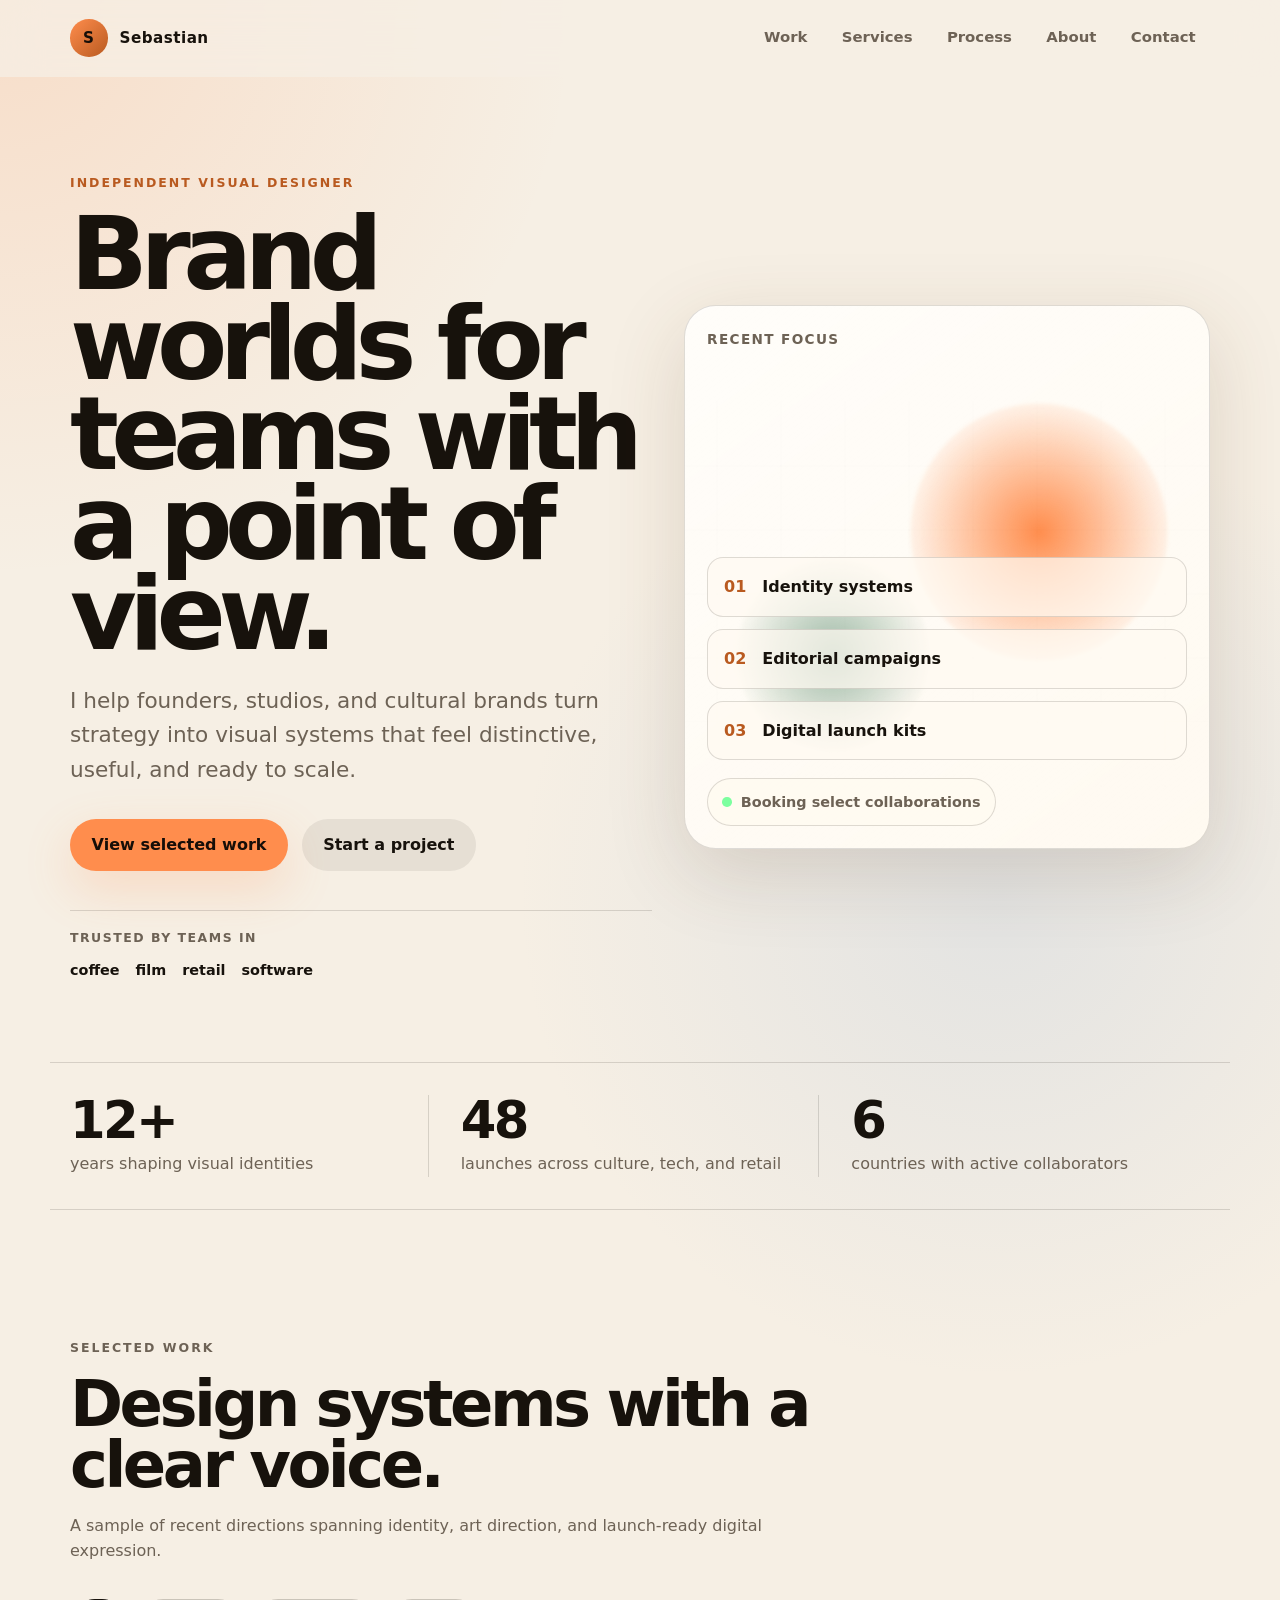
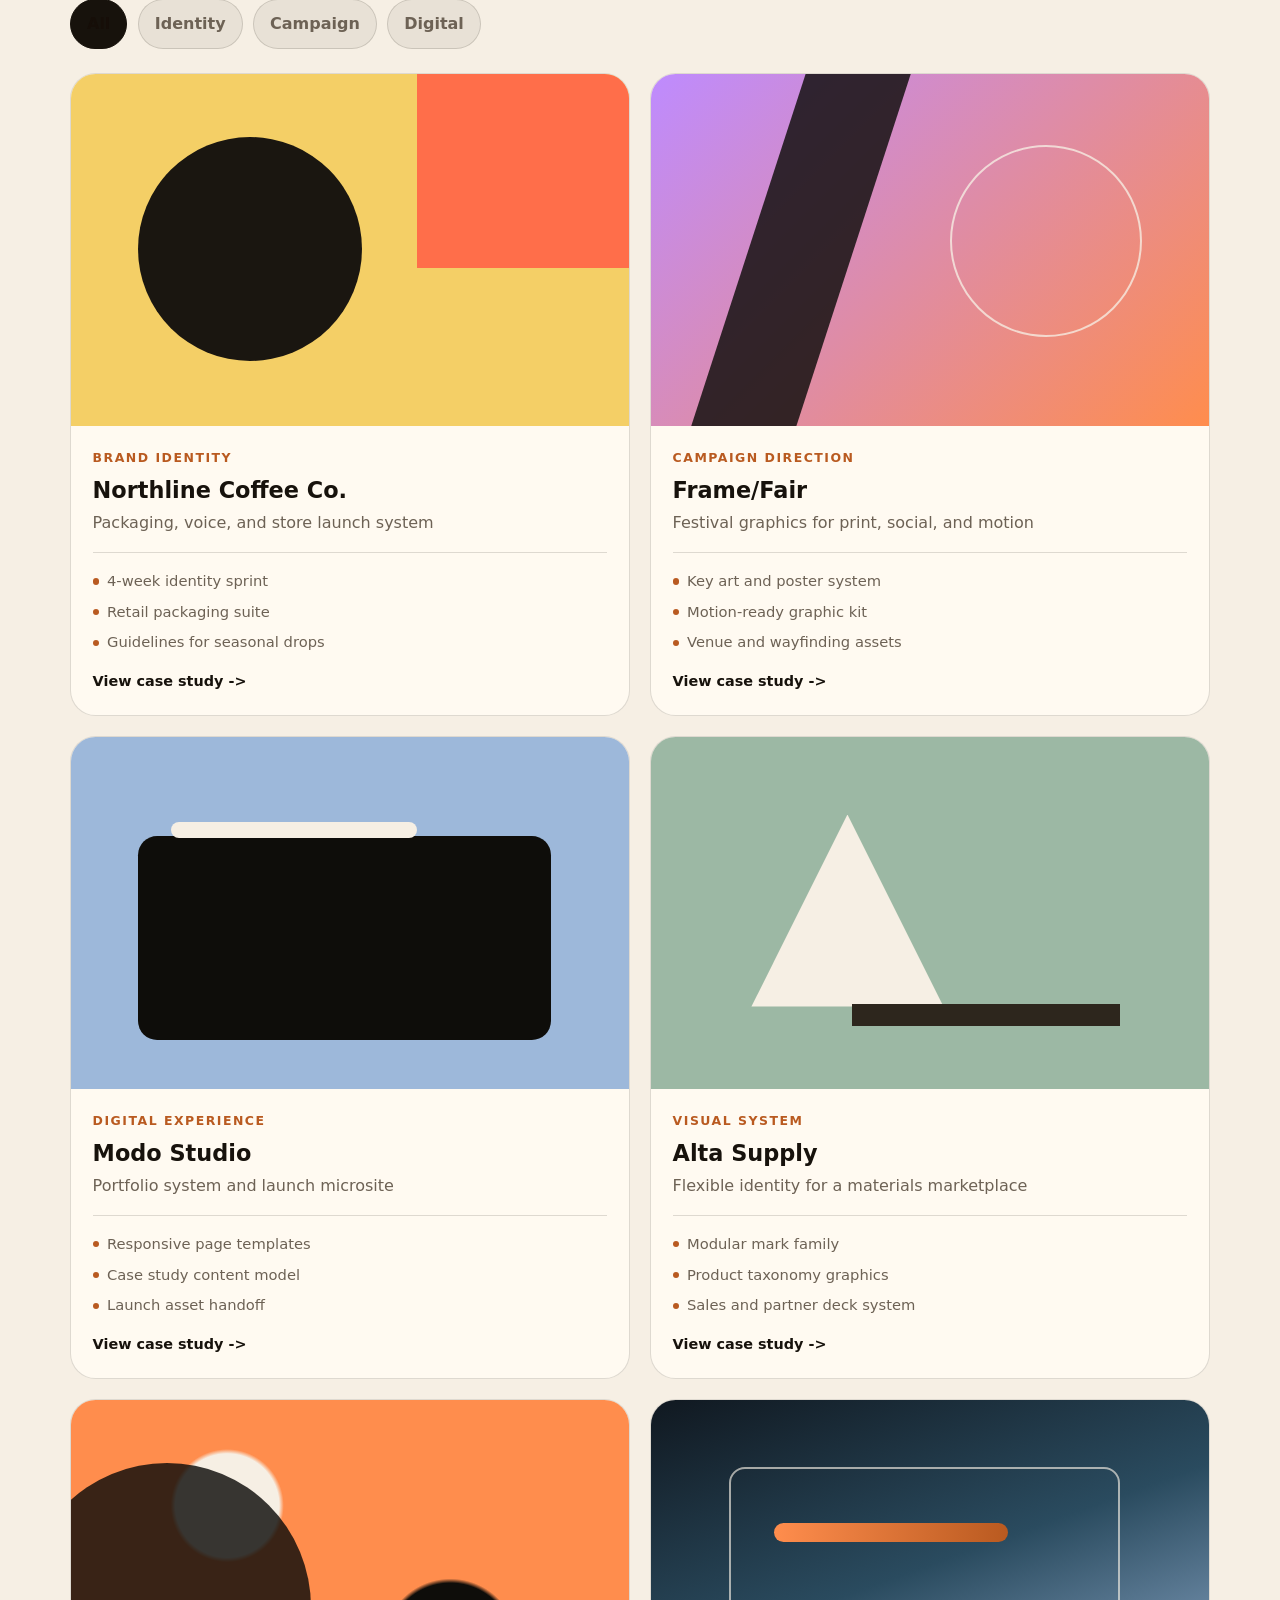
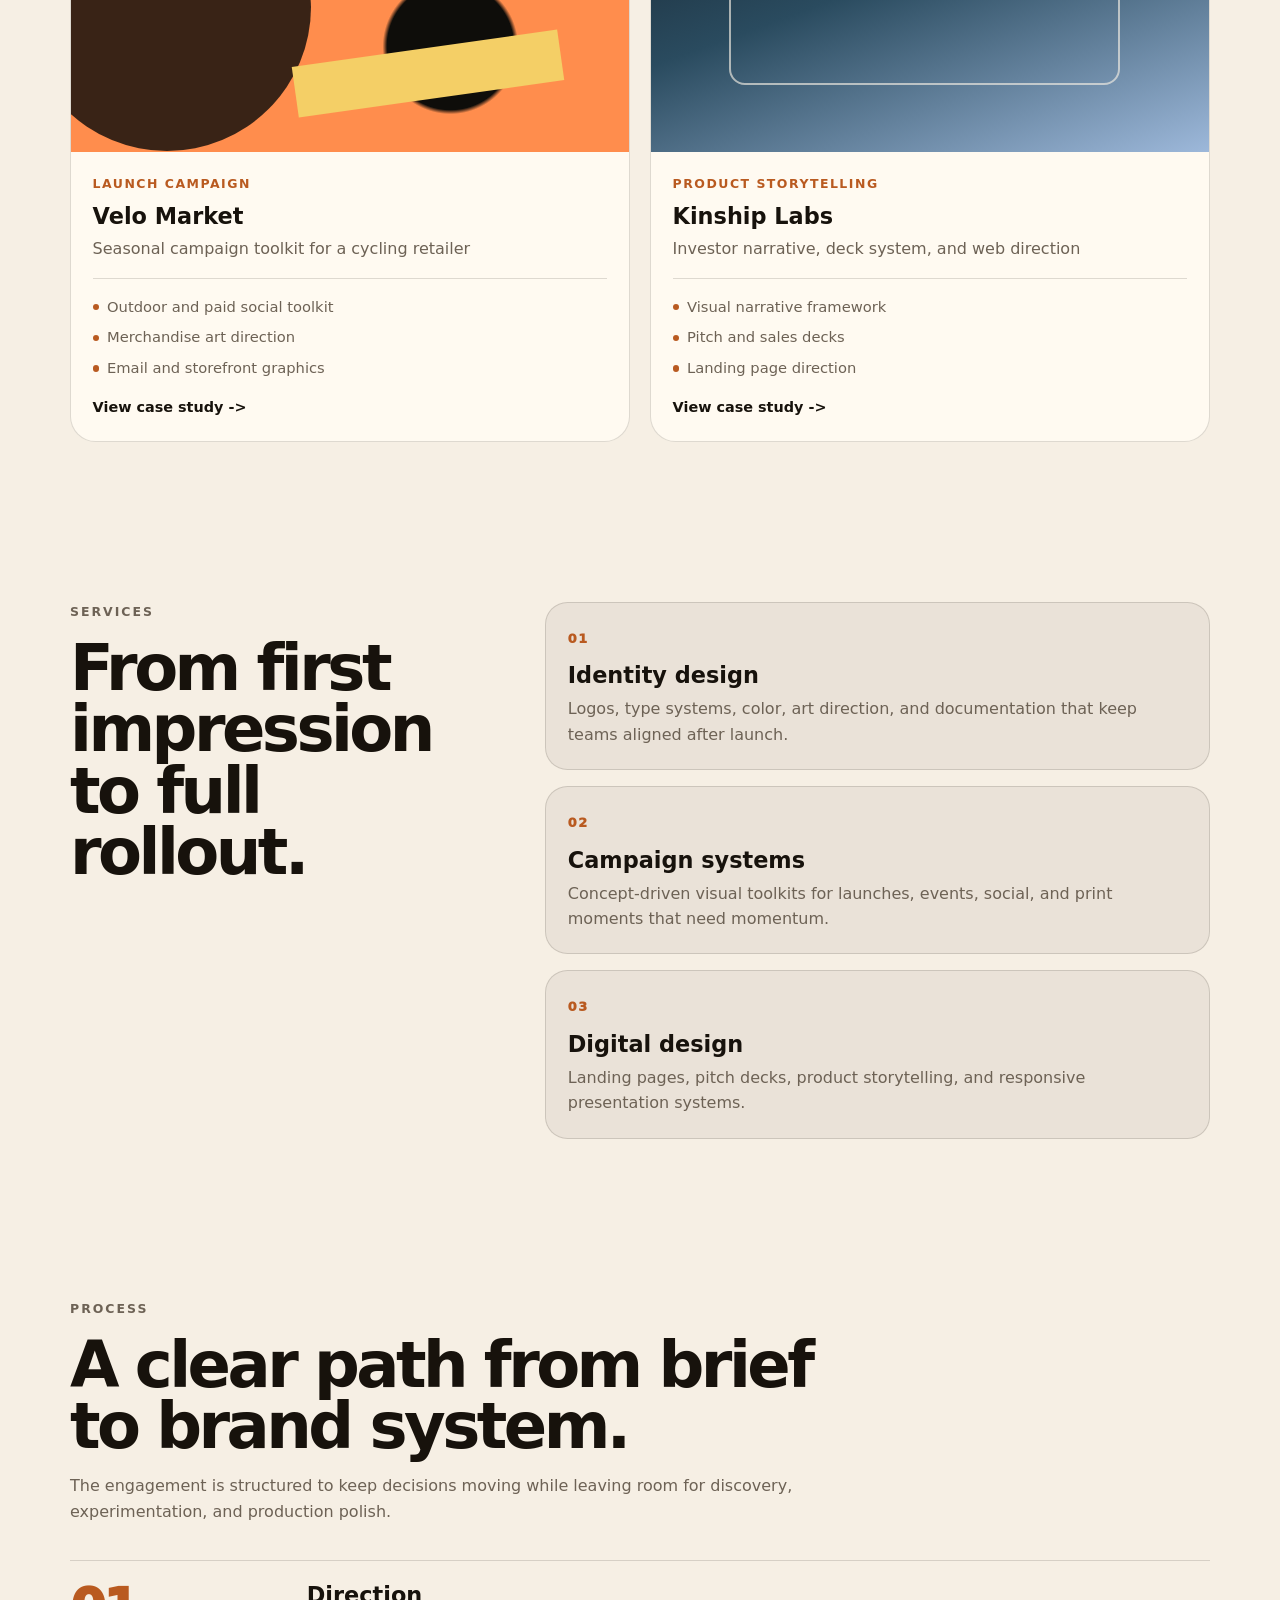
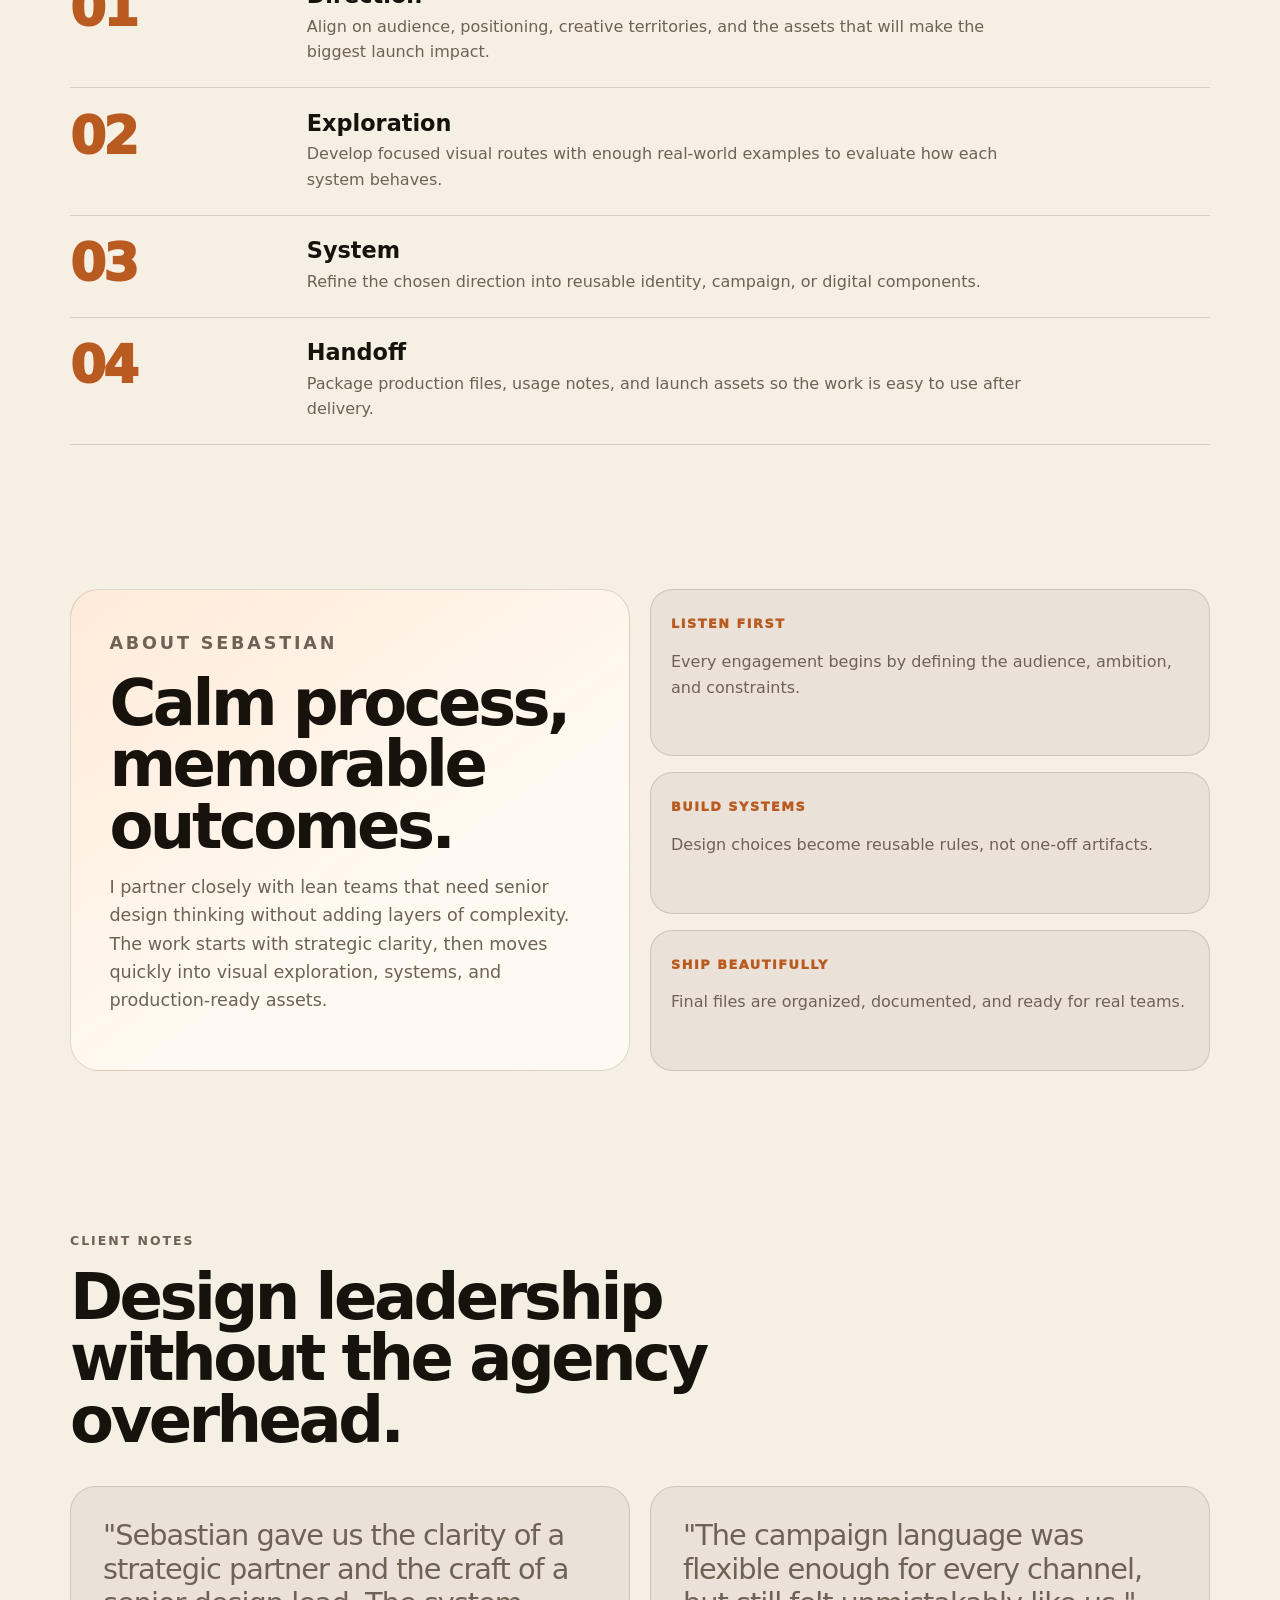
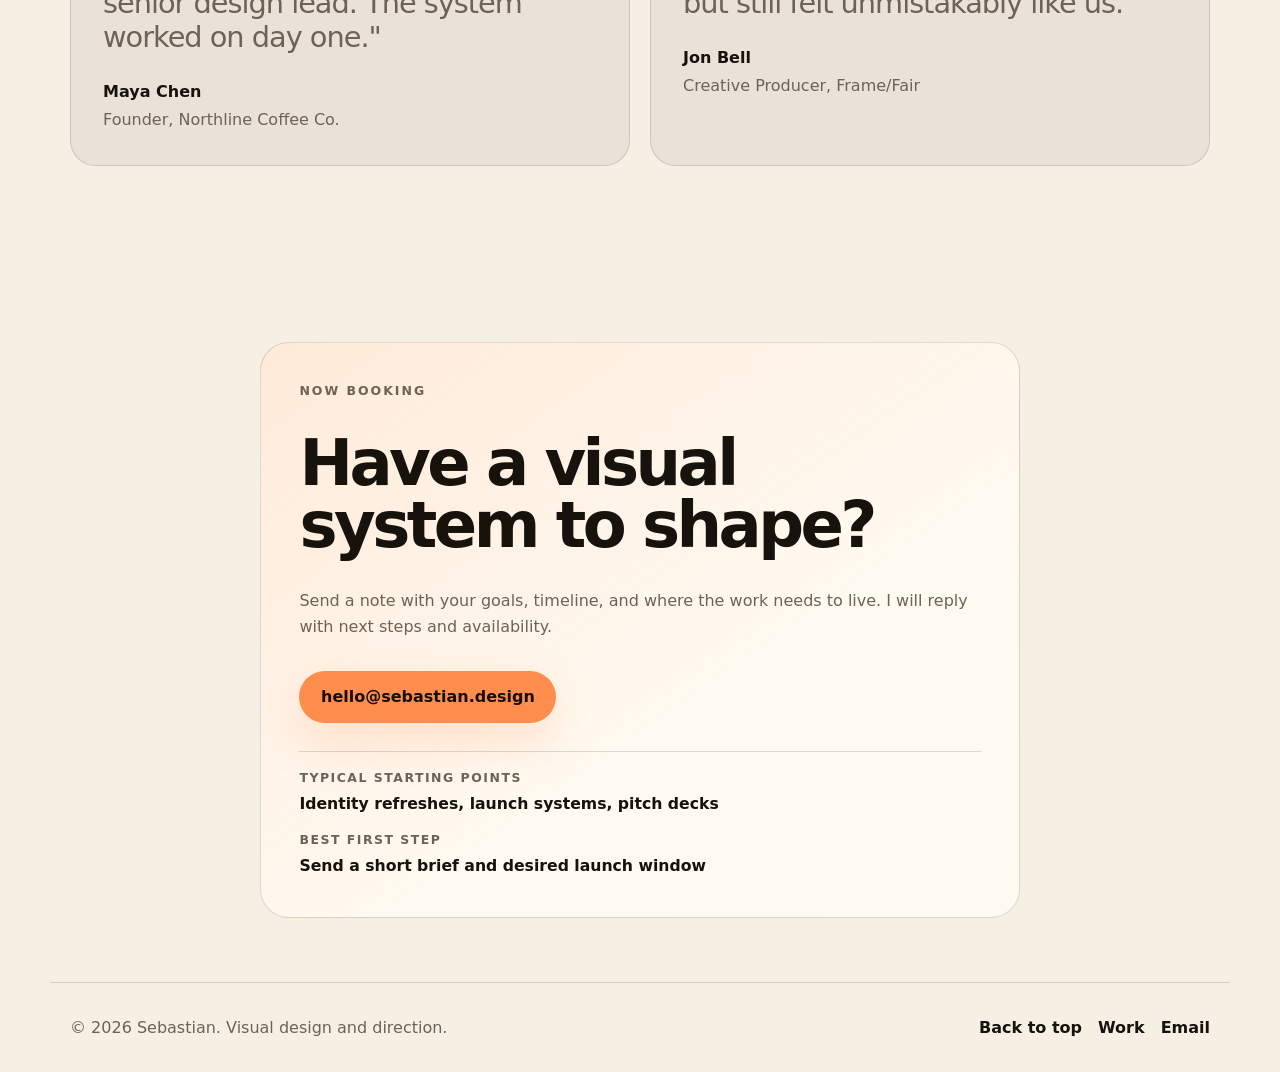
==== commit c86fbdae: "Revert Learnhall case study additions Co-authored-by: sebxhs <sebxhs@users.noreply.github.com>" ====
--- a/index.html
+++ b/index.html
@@ -299,29 +299,6 @@
               <span class="project-link">View case study</span>
             </div>
           </a>
-
-          <a
-            class="project-card reveal"
-            href="projects/learnhall.html"
-            data-category="digital"
-            aria-label="View Learnhall case study"
-          >
-            <div class="project-art project-art-seven" aria-hidden="true">
-              <span></span>
-              <span></span>
-            </div>
-            <div class="project-content">
-              <p>UX wireframes</p>
-              <h3>Learnhall</h3>
-              <span>Learning platform page structure and conversion flow</span>
-              <ul class="project-meta">
-                <li>Homepage and product page wireframes</li>
-                <li>Information hierarchy planning</li>
-                <li>Portfolio-ready case study flow</li>
-              </ul>
-              <span class="project-link">View case study</span>
-            </div>
-          </a>
         </div>
       </section>
 
--- a/styles.css
+++ b/styles.css
@@ -684,37 +684,6 @@
   width: 42%;
 }
 
-.project-art-seven {
-  background:
-    linear-gradient(90deg, rgba(23, 18, 12, 0.1) 1px, transparent 1px),
-    linear-gradient(0deg, rgba(23, 18, 12, 0.1) 1px, transparent 1px),
-    linear-gradient(135deg, #efe3c8, #d8c59d);
-  background-size:
-    2.4rem 2.4rem,
-    2.4rem 2.4rem,
-    auto;
-}
-
-.project-art-seven span:first-child {
-  background: rgba(14, 13, 10, 0.78);
-  border-radius: 1.25rem;
-  height: 46%;
-  left: 13%;
-  top: 18%;
-  transform: rotate(-2deg);
-  width: 40%;
-}
-
-.project-art-seven span:last-child {
-  background: rgba(255, 141, 77, 0.9);
-  border-radius: 999px;
-  height: 1.1rem;
-  right: 14%;
-  top: 30%;
-  transform: rotate(-1deg);
-  width: 36%;
-}
-
 .project-content {
   padding: 1.35rem;
 }
@@ -891,69 +860,6 @@
   border: 1px solid var(--line);
   border-radius: 1.4rem;
   min-height: 20rem;
-}
-
-.wireframes {
-  padding-top: 1rem;
-  scroll-margin-top: 6rem;
-}
-
-.wireframe-grid {
-  display: grid;
-  gap: 1.25rem;
-  grid-template-columns: repeat(2, minmax(0, 1fr));
-}
-
-.wireframe-card {
-  background: rgba(23, 18, 12, 0.05);
-  border: 1px solid var(--line);
-  border-radius: 1.6rem;
-  margin: 0;
-  overflow: hidden;
-}
-
-.wireframe-sheet {
-  background:
-    linear-gradient(90deg, rgba(67, 83, 122, 0.1) 1px, transparent 1px),
-    linear-gradient(0deg, rgba(67, 83, 122, 0.1) 1px, transparent 1px),
-    #eee6d6;
-  background-size: 1.2rem 1.2rem;
-  border-bottom: 1px solid var(--line);
-  padding: 1rem;
-}
-
-.wireframe-sheet svg {
-  display: block;
-  height: auto;
-  width: 100%;
-}
-
-.wireframe-sheet rect,
-.wireframe-sheet line,
-.wireframe-sheet circle {
-  fill: none;
-  stroke: rgba(30, 27, 22, 0.74);
-  stroke-linecap: round;
-  stroke-linejoin: round;
-  stroke-width: 3;
-}
-
-.wireframe-sheet line {
-  stroke-width: 2.6;
-}
-
-.wireframe-card figcaption {
-  display: grid;
-  gap: 0.35rem;
-  padding: 1rem;
-}
-
-.wireframe-card strong {
-  color: var(--text);
-}
-
-.wireframe-card span {
-  color: var(--muted);
 }
 
 .case-nav {
@@ -1252,8 +1158,7 @@
   }
 
   .case-facts,
-  .case-list,
-  .wireframe-grid {
+  .case-list {
     grid-template-columns: 1fr;
   }
 }
